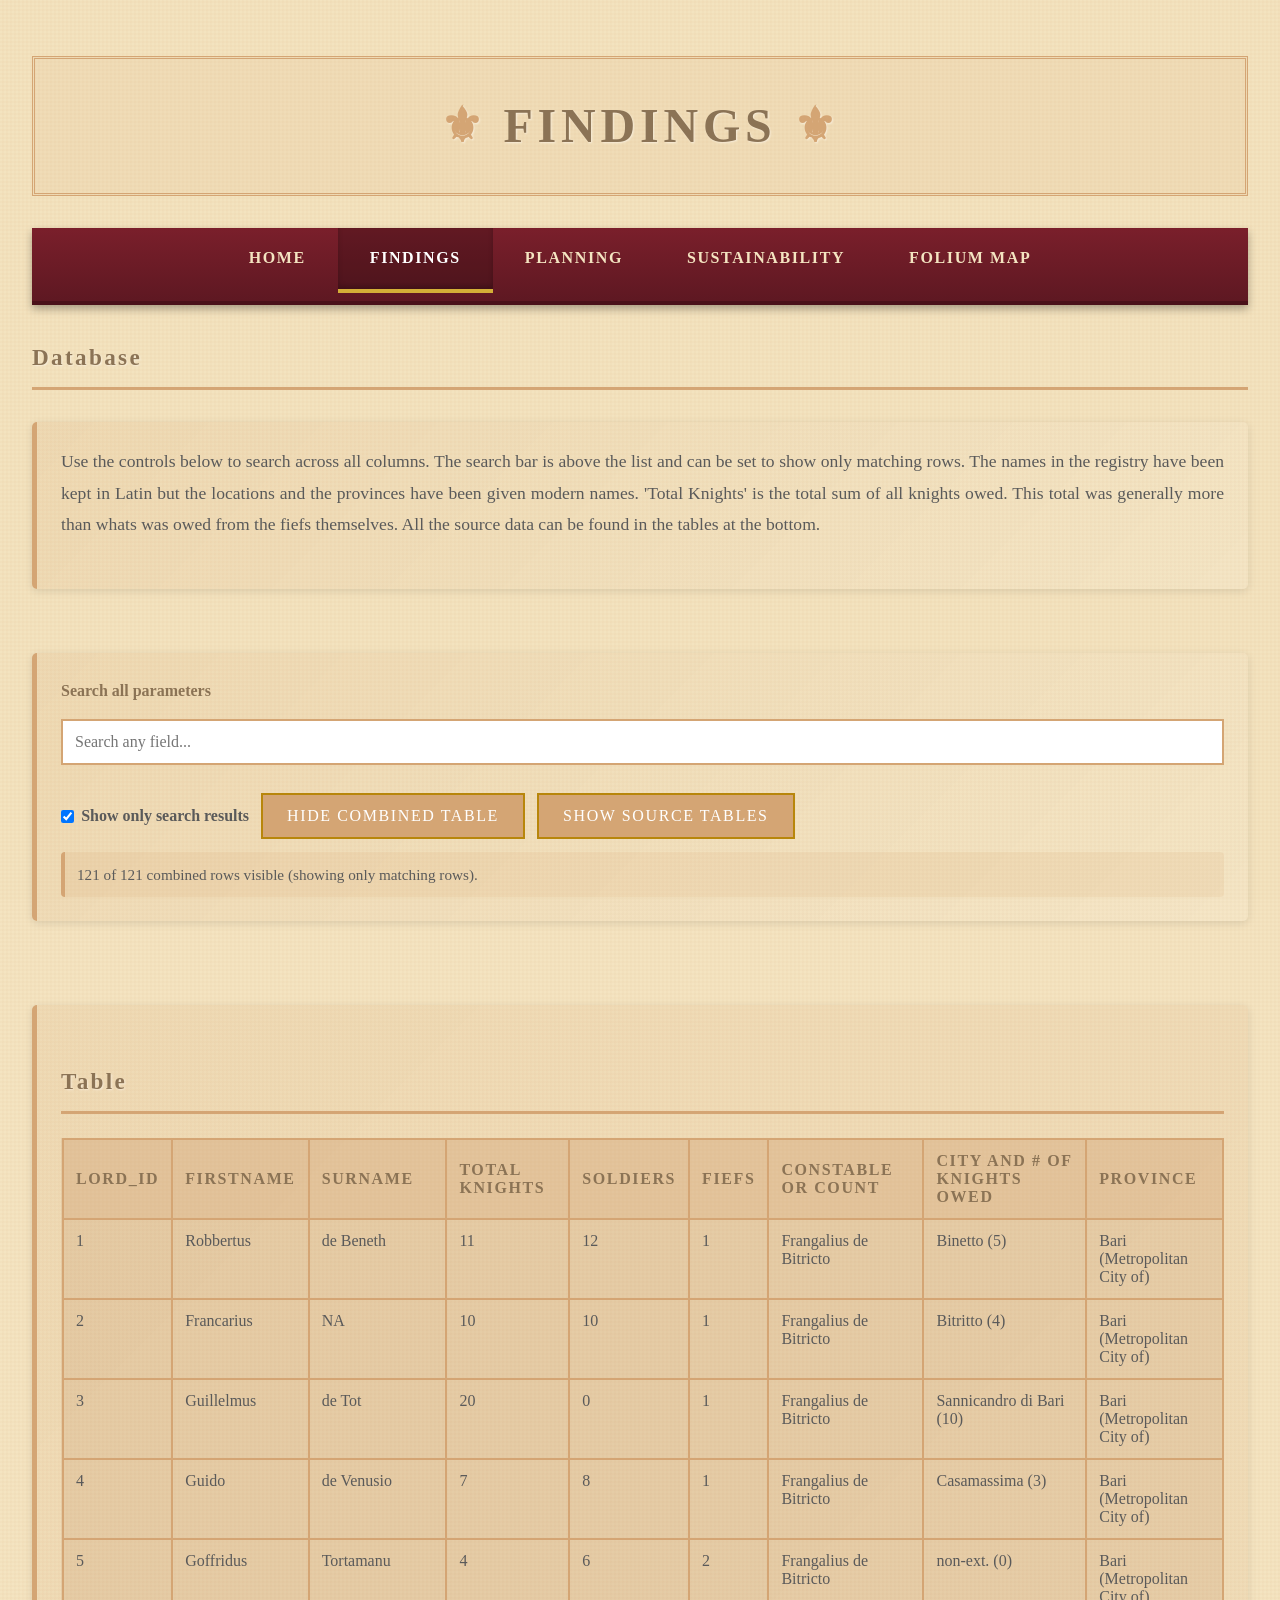
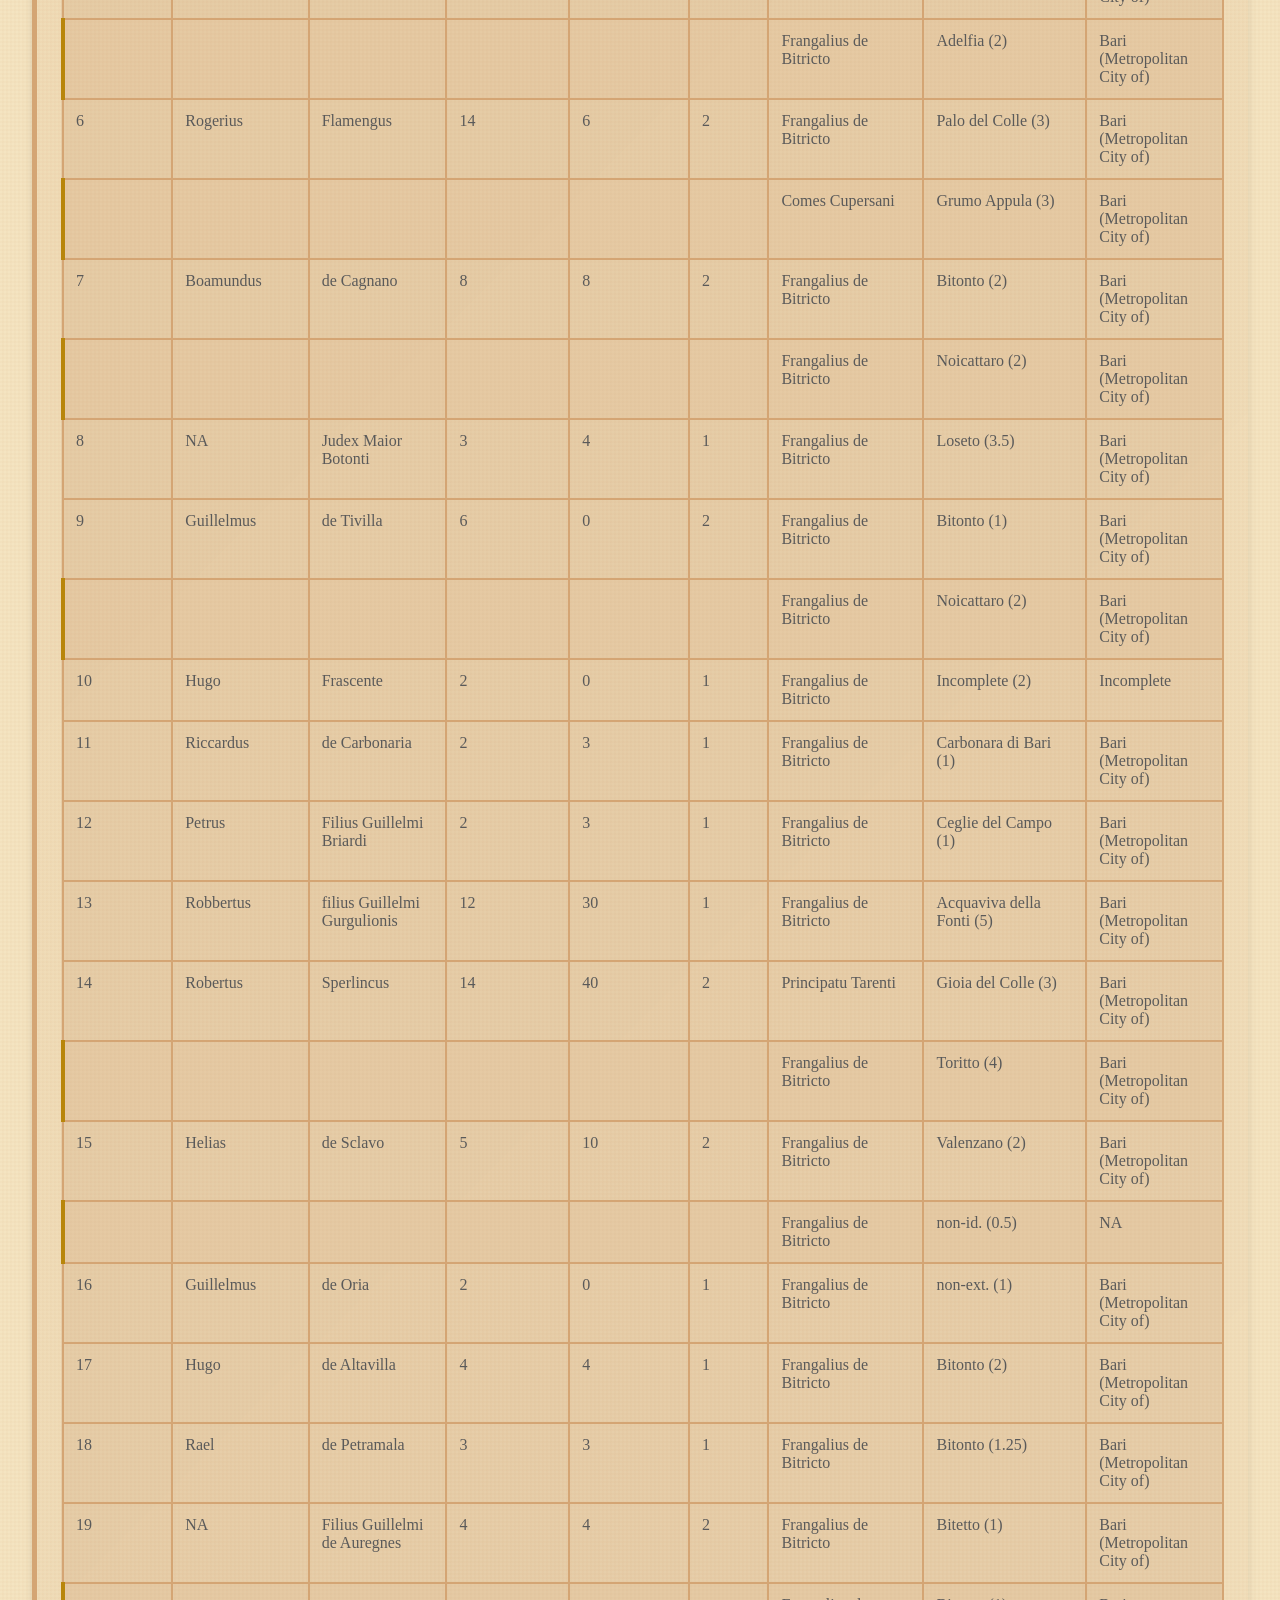
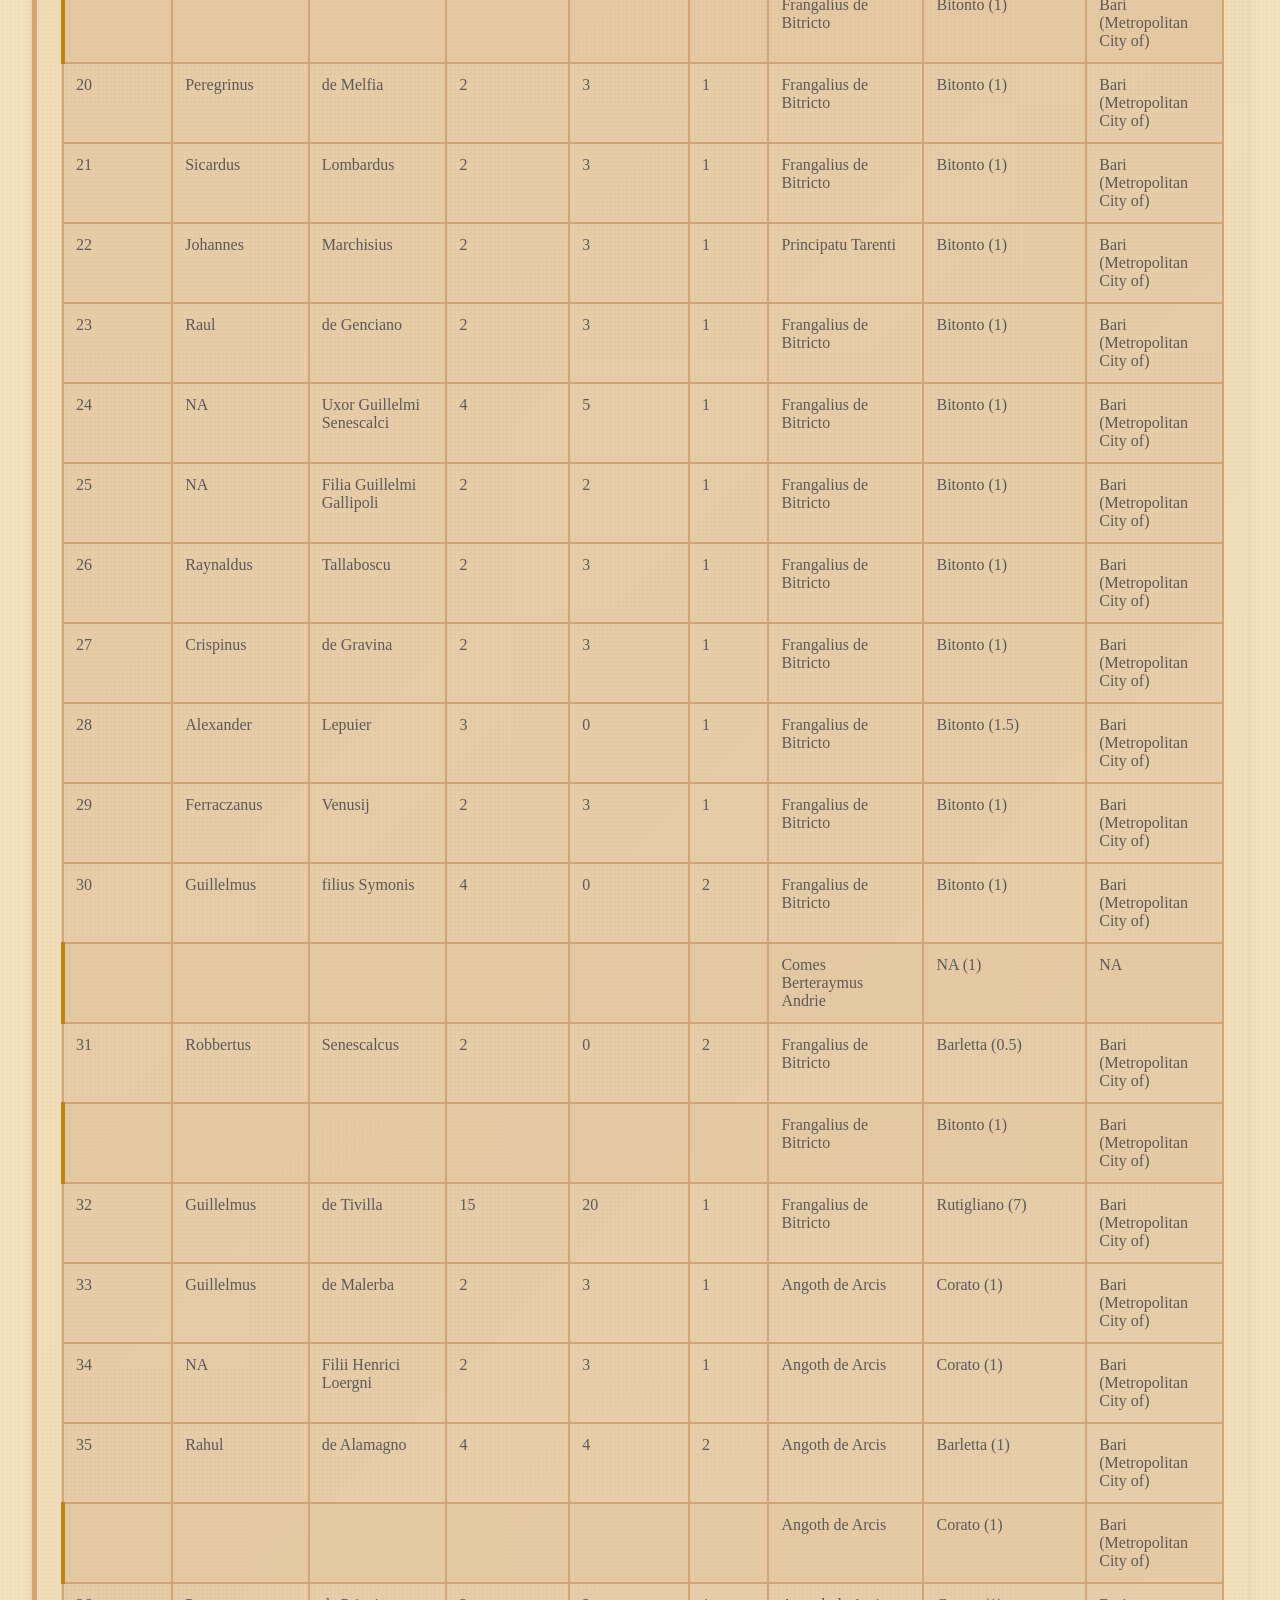
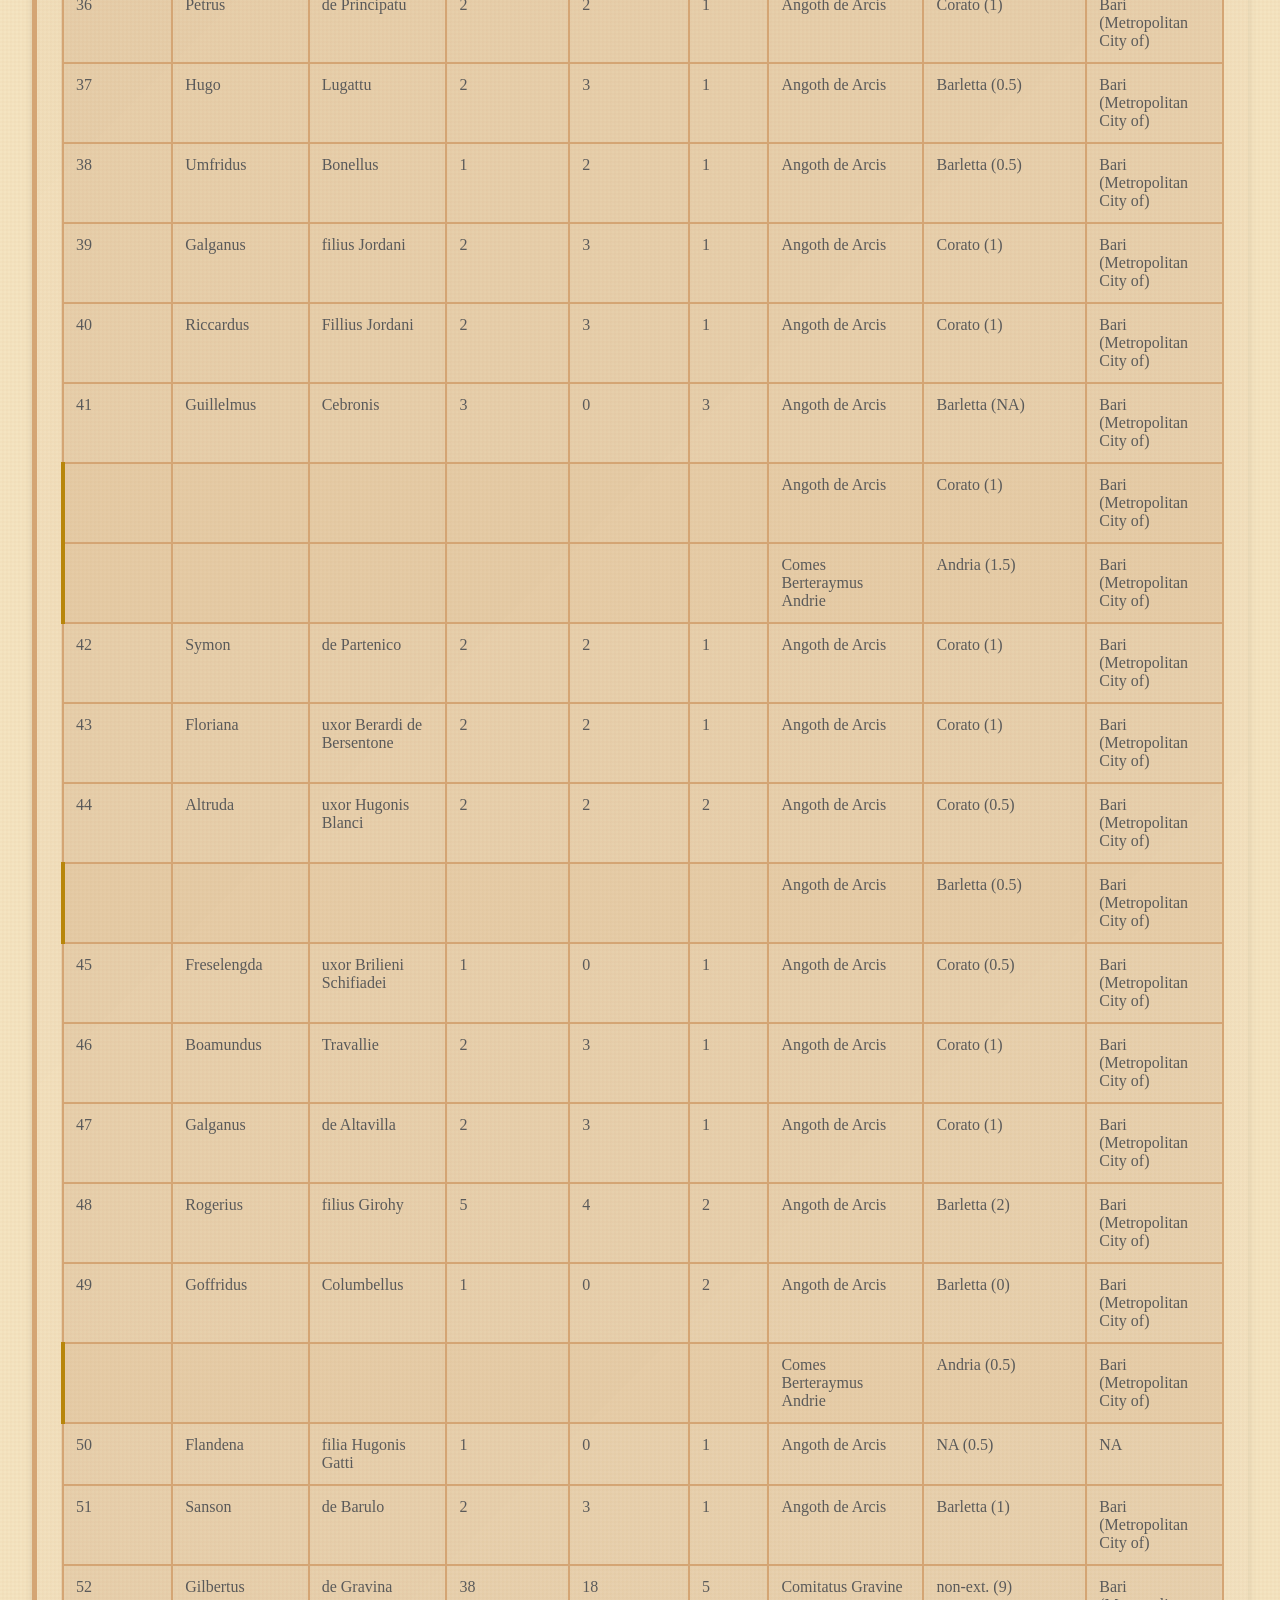
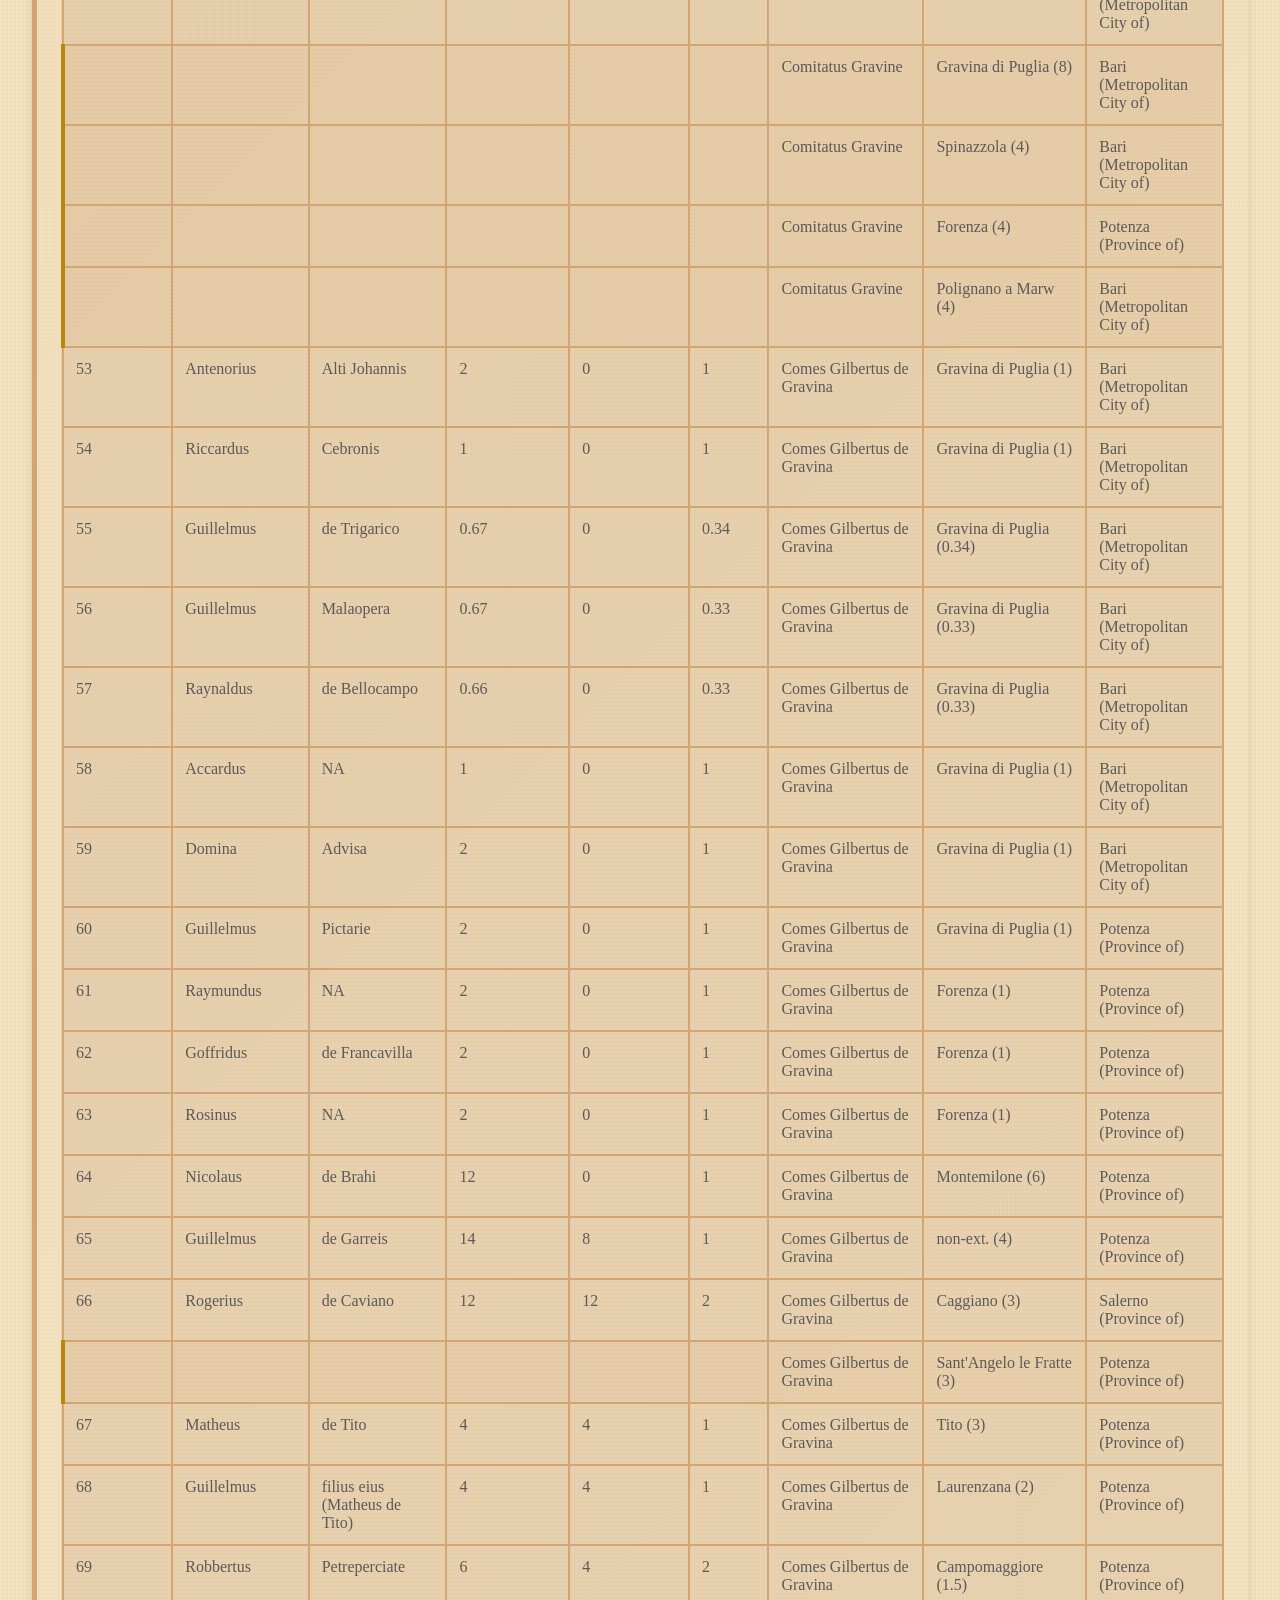
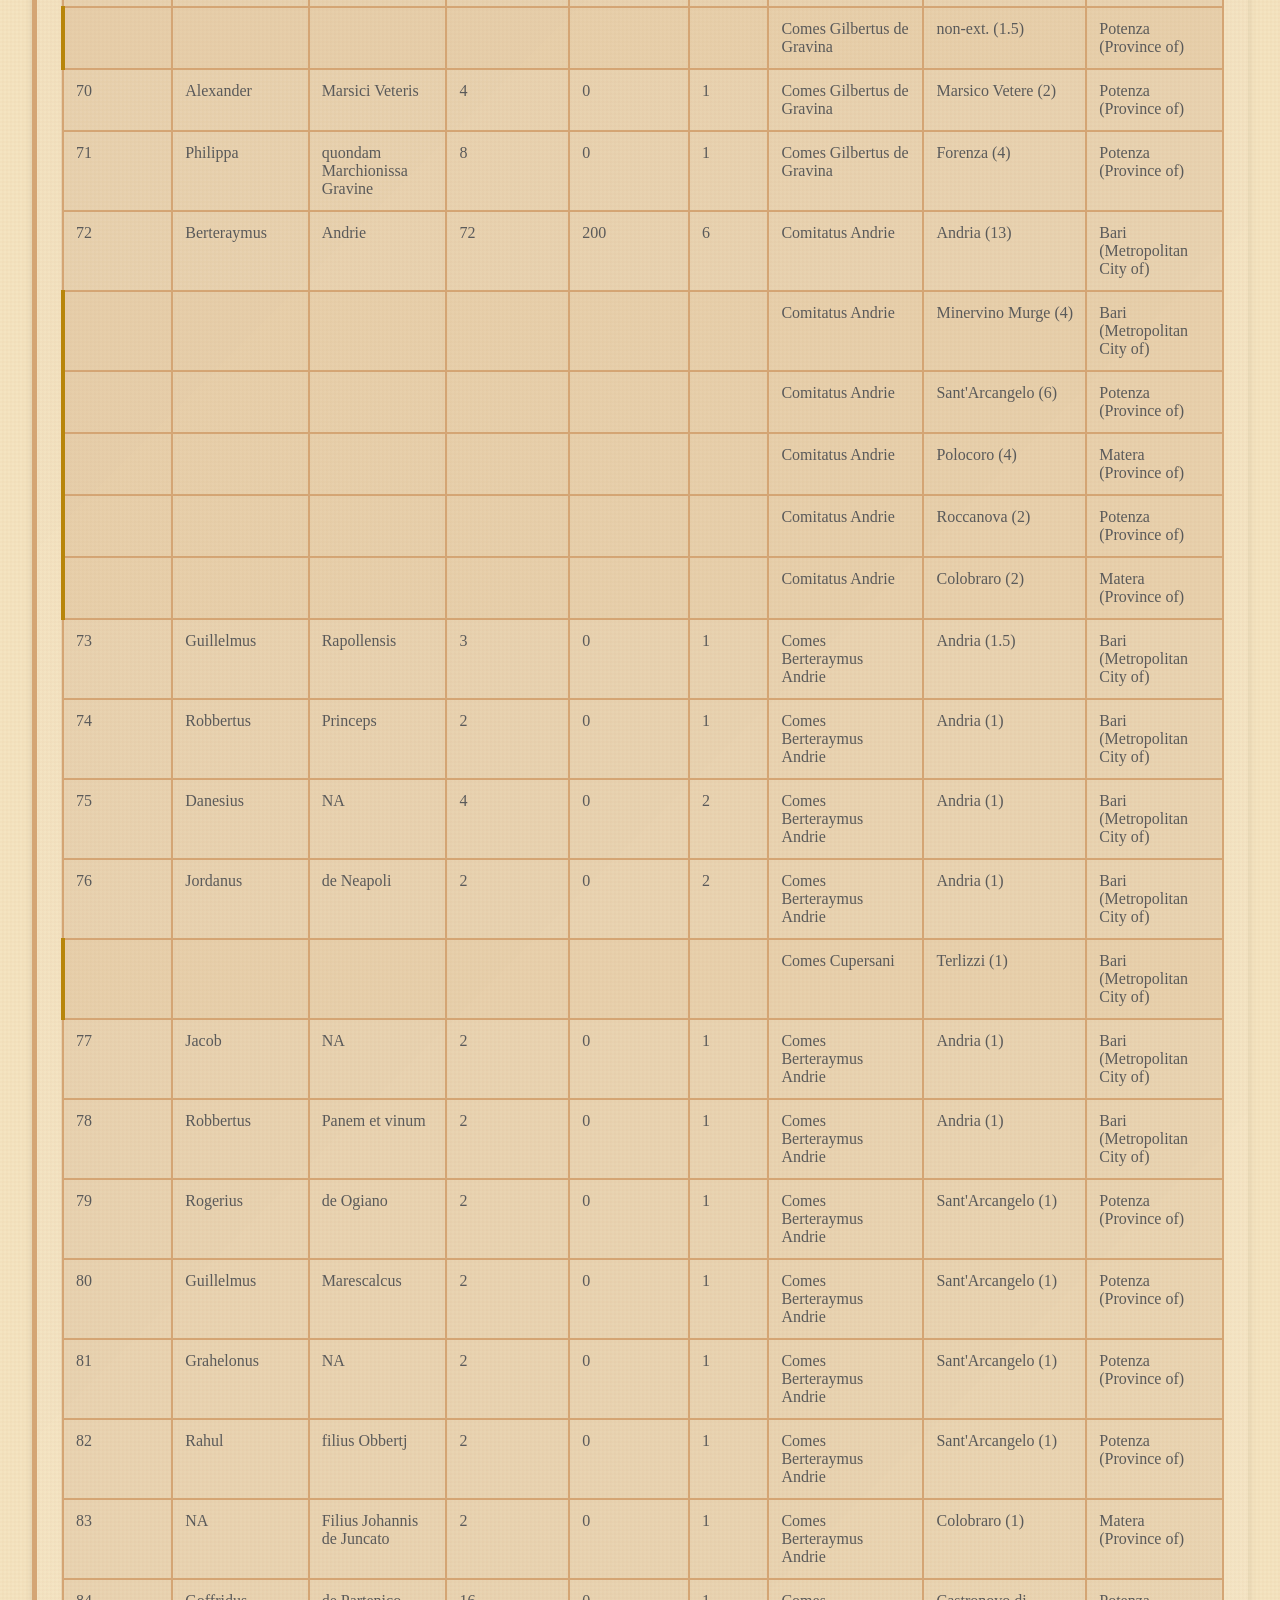
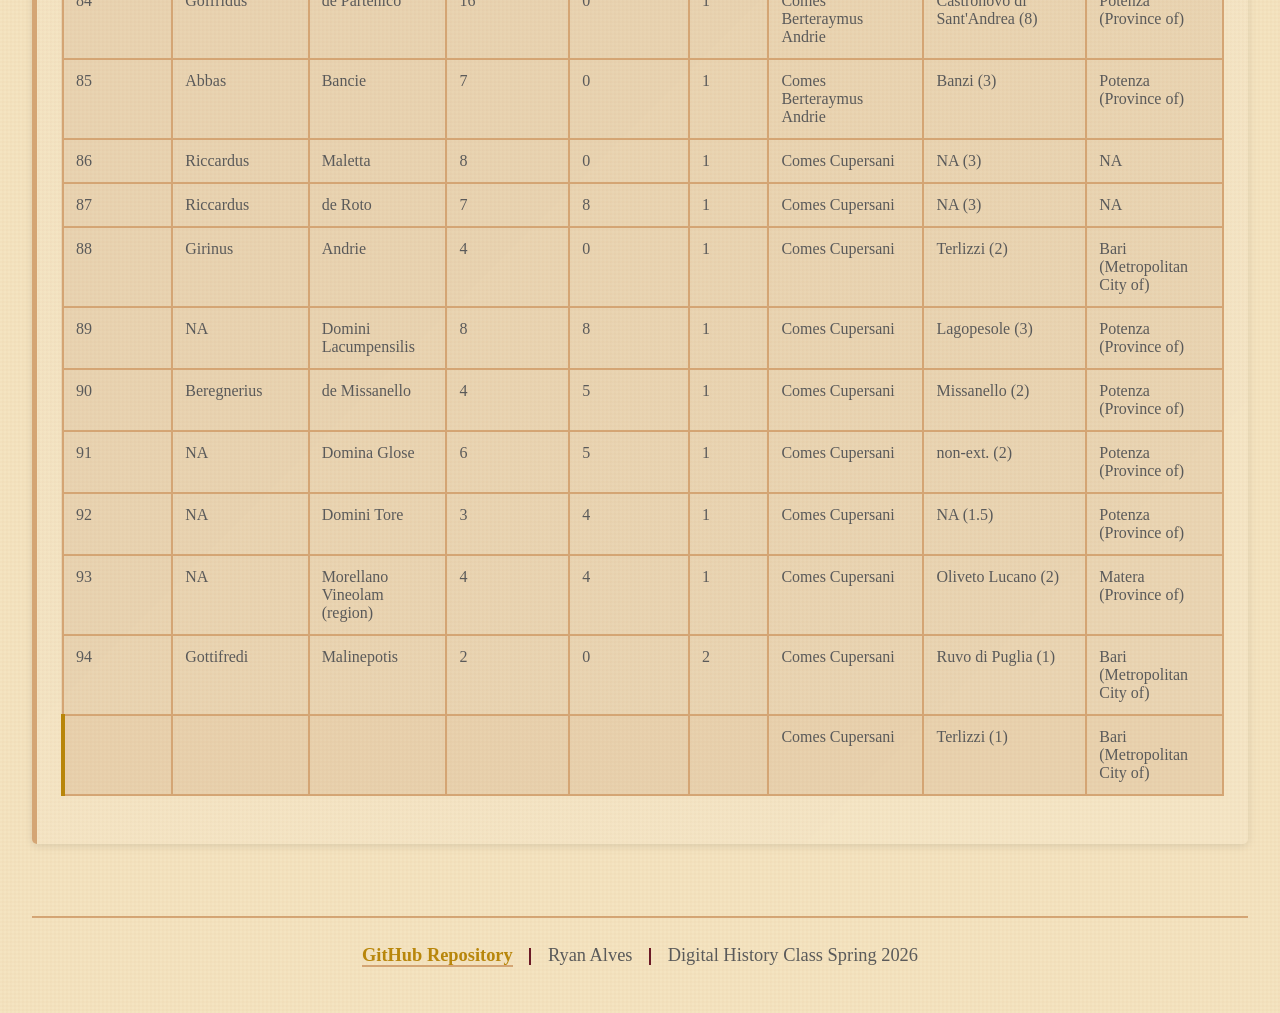
==== findings.html @ b9f8a665 "remloved the iolder map" ====
<head> 
    <meta charset="UTF-8">
    <meta name="viewport" content="width=device-width, initial-scale=1.0">
    <title>Findings - Medieval Website</title>
    <link rel="stylesheet" href="medieval.css">
</head>
<body>
    <h1>Findings</h1>
    
    <!-- Navigation Tabs -->
    <nav class="tabs-container">
        <ul class="tabs">
            <li><a href="index.html" class="tab-link">Home</a></li>
            <li><a href="findings.html" class="tab-link active">Findings</a></li>
            <li><a href="planning.html" class="tab-link">Planning</a></li>
            <li><a href="sustainability.html" class="tab-link">Sustainability</a></li>
            <li><a href="folium_map.html" class="tab-link">Folium Map</a></li>
        </ul>
    </nav>

    <!-- Section Header -->
    <h2>Database</h2>

    <!-- Content Section -->
    <section class="intro-section">
        <p>Use the controls below to search across all columns. The search bar is above the list and can be set to show only matching rows. The names in the registry have been kept in Latin but the locations and the provinces have been given modern names. 'Total Knights' is the total sum of all knights owed. This total was generally more than whats was owed from the fiefs themselves. All the source data can be found in the tables at the bottom.</p>
    </section>

    <section class="findings-db">
        <section class="intro-section db-controls-panel">
            <label class="db-label" for="db-search">Search all parameters</label>
            <input id="db-search" type="search" placeholder="Search any field..." autocomplete="off">

            <div class="db-toggle-row">
                <label class="db-toggle">
                    <input id="db-only-matches" type="checkbox" checked>
                    Show only search results
                </label>
                <button id="db-toggle-combined" type="button">Hide Combined Table</button>
                <button id="db-toggle-sources" type="button">Show Source Tables</button>
            </div>

            <div id="db-status" class="db-status" aria-live="polite">Loading database...</div>
        </section>

        <section class="intro-section db-table-panel" id="db-combined-panel">
            <h2>Table</h2>
            <div class="table-wrap">
                <table class="data-table" id="db-combined-table">
                    <thead id="db-combined-head"></thead>
                    <tbody id="db-combined-body"></tbody>
                </table>
            </div>
        </section>

        <section class="intro-section db-table-panel is-hidden" id="db-sources-panel">
            <h2>Source Tables (Bottom Section)</h2>

            <h3>Final Baronum - Lords and Soldiers</h3>
            <div class="table-wrap">
                <table class="data-table" id="db-lords-table">
                    <thead id="db-lords-head"></thead>
                    <tbody id="db-lords-body"></tbody>
                </table>
            </div>

            <h3>Final Baronum - Fief Holdings</h3>
            <div class="table-wrap">
                <table class="data-table" id="db-holdings-table">
                    <thead id="db-holdings-head"></thead>
                    <tbody id="db-holdings-body"></tbody>
                </table>
            </div>

            <h3>Final Baronum - Original Text</h3>
            <div class="table-wrap">
                <table class="data-table" id="db-original-table">
                    <thead id="db-original-head"></thead>
                    <tbody id="db-original-body"></tbody>
                </table>
            </div>
        </section>
    </section>

    <footer class="site-footer">
        <p>
            <a href="https://github.com/DigitalNorman/Digitalizing-the-Catalogus-Baronum" target="_blank" rel="noopener noreferrer">GitHub Repository</a>
            <span class="footer-sep">|</span>
            Ryan Alves
            <span class="footer-sep">|</span>
            Digital History Class Spring 2026
        </p>
    </footer>

    <script src="databasefiles/findings-search.js"></script>
</body>
---- medieval.css ----
/* Medieval Themed Stylesheet */

* {
    margin: 0;
    padding: 0;
    box-sizing: border-box;
}

body {
    font-family: 'Grimace', 'Garamond', serif;
    background-color: #f4e4c1;
    background-image: 
        repeating-linear-gradient(
            90deg,
            transparent,
            transparent 2px,
            rgba(212, 165, 116, 0.05) 2px,
            rgba(212, 165, 116, 0.05) 4px
        ),
        repeating-linear-gradient(
            0deg,
            transparent,
            transparent 2px,
            rgba(212, 165, 116, 0.05) 2px,
            rgba(212, 165, 116, 0.05) 4px
        );
    color: #5a5a5a;
    line-height: 1.8;
    padding: 2rem;
}

/* Parchment effect container */
body::before {
    content: '';
    position: fixed;
    top: 0;
    left: 0;
    width: 100%;
    height: 100%;
    background-color: rgba(210, 180, 140, 0.03);
    pointer-events: none;
    z-index: -2;
}

body.map-page {
    background-image: none;
}

body.map-page::before {
    display: none;
}

/* Headings */
h1, h2, h3, h4, h5, h6 {
    font-family: 'Crimson Text', 'Georgia', serif;
    color: #8b7355;
    text-shadow: 1px 1px 2px rgba(255, 255, 255, 0.5);
    margin-top: 1.5rem;
    margin-bottom: 1rem;
    border-bottom: 3px solid #d4a574;
    padding-bottom: 0.5rem;
    letter-spacing: 0.1em;
}

h1 {
    font-size: 3rem;
    text-align: center;
    text-transform: uppercase;
    border: 3px double #d4a574;
    padding: 1.5rem;
    background-color: rgba(212, 165, 116, 0.1);
    margin-bottom: 2rem;
    position: relative;
}

h1::before,
h1::after {
    content: '⚜';
    display: inline-block;
    margin: 0 1rem;
    color: #d4a574;
}

h2 {
    font-size: 1.45rem;
    margin-top: 2rem;
}

h3 {
    font-size: 1.5rem;
}

/* Paragraphs and text */
p {
    margin-bottom: 1.5rem;
    text-align: justify;
    color: #5a5a5a;
}

/* Links */
a {
    color: #b8860b;
    text-decoration: none;
    border-bottom: 2px solid #d4a574;
    transition: all 0.3s ease;
    font-weight: bold;
}

a:hover {
    color: #8b7355;
    background-color: rgba(212, 165, 116, 0.15);
    padding-bottom: 0.25rem;
}

/* Lists */
ul, ol {
    margin-left: 2rem;
    margin-bottom: 1.5rem;
}

li {
    margin-bottom: 0.75rem;
    color: #5a5a5a;
}

ul > li::marker {
    color: #d4af37;
}

/* Blockquotes */
blockquote {
    border-left: 5px solid #d4a574;
    border-right: 5px solid #d4a574;
    padding: 1.5rem;
    margin: 2rem 0;
    background-color: rgba(212, 165, 116, 0.08);
    color: #8b7355;
    font-style: italic;
    font-size: 1.1rem;
}

/* Code blocks */
code, pre {
    background-color: #ede7d9;
    color: #5a5a5a;
    border: 1px solid #d4a574;
    border-radius: 3px;
    font-family: 'Courier New', monospace;
}

code {
    padding: 0.2rem 0.5rem;
}

pre {
    padding: 1rem;
    overflow-x: auto;
    margin: 1.5rem 0;
}

/* Buttons */
button, .button {
    background-color: #d4a574;
    color: #fff;
    border: 2px solid #b8860b;
    padding: 0.75rem 1.5rem;
    font-size: 1rem;
    cursor: pointer;
    transition: all 0.3s ease;
    font-family: 'Garamond', serif;
    text-transform: uppercase;
    letter-spacing: 0.1em;
}

button:hover, .button:hover {
    background-color: #c19a6b;
    color: #fff;
    box-shadow: 0 0 10px rgba(212, 165, 116, 0.5);
}

/* Horizontal rules */
hr {
    border: none;
    height: 3px;
    background: linear-gradient(to right, #d4a574, #c19a6b, #d4a574);
    margin: 2rem 0;
}

/* Images */
img {
    max-width: 100%;
    height: auto;
    border: 3px solid #d4a574;
    box-shadow: 0 0 10px rgba(212, 165, 116, 0.3);
    margin: 1.5rem 0;
}

/* Tables */
table {
    width: 100%;
    border-collapse: collapse;
    margin: 1.5rem 0;
    background-color: rgba(139, 69, 19, 0.1);
}

th, td {
    border: 2px solid #d4a574;
    padding: 0.75rem;
    text-align: left;
    color: #5a5a5a;
}

th {
    background-color: rgba(212, 165, 116, 0.2);
    color: #8b7355;
    text-transform: uppercase;
    letter-spacing: 0.1em;
}

/* Forms */
input, textarea, select {
    background-color: #fff;
    color: #5a5a5a;
    border: 2px solid #d4a574;
    padding: 0.75rem;
    font-family: 'Garamond', serif;
    font-size: 1rem;
    margin-bottom: 1rem;
}

input:focus, textarea:focus, select:focus {
    outline: none;
    border-color: #c19a6b;
    box-shadow: 0 0 5px rgba(212, 165, 116, 0.5);
}

/* Scrollbar styling */
::-webkit-scrollbar {
    width: 12px;
}

::-webkit-scrollbar-track {
    background: #f4e4c1;
}

::-webkit-scrollbar-thumb {
    background: #d4a574;
    border-radius: 6px;
}

::-webkit-scrollbar-thumb:hover {
    background: #c19a6b;
}

/* Navigation Tabs */
.tabs-container {
    background-color: #6b1a27;
    background-image: linear-gradient(to bottom, #7a1f2b, #5e1822);
    border-bottom: 4px solid #4a1119;
    padding: 0;
    margin: 0 0 2rem 0;
    position: relative;
    z-index: 100;
    box-shadow: 0 4px 8px rgba(0, 0, 0, 0.3);
}

.tabs {
    list-style: none;
    display: flex;
    justify-content: center;
    gap: 0;
    padding: 0;
    margin: 0;
    flex-wrap: wrap;
}

.tab-link {
    display: block;
    padding: 1rem 2rem;
    color: #f4e4c1;
    text-decoration: none;
    border: none;
    font-family: 'Garamond', serif;
    font-size: 1rem;
    text-transform: uppercase;
    letter-spacing: 0.1em;
    font-weight: bold;
    transition: all 0.3s ease;
    border-bottom: 4px solid transparent;
    margin-bottom: -4px;
}

.tab-link:hover {
    background-color: rgba(255, 255, 255, 0.12);
    color: #fff;
    border-bottom-color: #d4af37;
}

.tab-link.active {
    background-color: rgba(0, 0, 0, 0.2);
    color: #fff;
    border-bottom-color: #d4af37;
    box-shadow: inset 0 -3px 5px rgba(0, 0, 0, 0.2);
}

/* Intro Section */
.intro-section {
    background: linear-gradient(135deg, rgba(212, 165, 116, 0.15), rgba(255, 255, 255, 0.1));
    border-left: 5px solid #d4a574;
    border-radius: 5px;
    padding: 1.5rem;
    margin: 2rem 0;
    box-shadow: 0 2px 8px rgba(0, 0, 0, 0.1);
}

.intro-section p {
    color: #5a5a5a;
    font-size: 1.1rem;
    line-height: 1.8;
}

/* Document blocks */
.document-item {
    margin: 2rem 0;
}

.document-item h3 {
    margin-bottom: 0.8rem;
}

.document-note {
    background: rgba(212, 165, 116, 0.15);
    border-left: 5px solid #d4a574;
    border-radius: 5px;
    padding: 1rem 1.25rem;
    margin-top: 0.75rem;
    box-shadow: 0 2px 8px rgba(0, 0, 0, 0.1);
}

.document-note p {
    margin: 0;
    color: #5a5a5a;
}

/* Findings database */
.findings-db {
    display: grid;
    gap: 1.25rem;
}

.db-controls-panel {
    display: grid;
    gap: 0.8rem;
}

.db-label {
    font-weight: bold;
    color: #8b7355;
}

.db-toggle-row {
    display: flex;
    flex-wrap: wrap;
    gap: 0.75rem;
    align-items: center;
}

.db-toggle {
    display: inline-flex;
    align-items: center;
    gap: 0.45rem;
    font-weight: bold;
}

.db-toggle input {
    margin: 0;
}

.db-status {
    background: rgba(212, 165, 116, 0.15);
    border-left: 4px solid #d4a574;
    padding: 0.55rem 0.75rem;
    border-radius: 4px;
    font-size: 0.95rem;
}

.db-table-panel.is-hidden {
    display: none;
}

#db-sources-panel h3 {
    margin-top: 1.25rem;
}

.data-table td {
    vertical-align: top;
}

.data-table tbody tr.lord-continued td {
    background: rgba(212, 165, 116, 0.08);
}

.data-table tbody tr.lord-continued td:first-child {
    border-left: 4px solid #b8860b;
}

.data-table tbody tr.is-filtered-out {
    display: none;
}

/* Map page */
.map-panel {
    margin: 1rem 0 2rem;
}

#italy-map {
    width: 100%;
    height: 78vh;
    min-height: 540px;
    border: none;
    box-shadow: 0 0 10px rgba(212, 165, 116, 0.3);
    border-radius: 4px;
    background: #efe2c5;
}

#italy-map.leaflet-container {
    background: #efe2c5;
}

#italy-map .leaflet-tile {
    outline: 1px solid transparent;
    -webkit-backface-visibility: hidden;
    backface-visibility: hidden;
}

#italy-map .leaflet-tile-container img {
    width: 257px !important;
    height: 257px !important;
}

#italy-map path {
    stroke-width: 0.7;
}

.map-status {
    margin-top: 0.65rem;
    font-size: 1rem;
    text-align: center;
}

/* Site footer */
.site-footer {
    margin-top: 2.5rem;
    padding-top: 1.25rem;
    padding-bottom: 0.5rem;
    border-top: 2px solid #d4a574;
    text-align: center;
    display: flex;
    justify-content: center;
}

.site-footer p {
    margin: 0;
    text-align: center;
    font-size: 1.15rem;
    line-height: 1.9;
}

.footer-sep {
    display: inline-block;
    width: 0;
    height: 1.1rem;
    margin: 0 0.75rem;
    border-left: 2px solid #6b1a27;
    vertical-align: middle;
    font-size: 0;
    line-height: 0;
}

/* Responsive design */
@media (max-width: 768px) {
    body {
        padding: 1rem;
    }
    
    h1 {
        font-size: 2rem;
    }
    
    h2 {
        font-size: 1.5rem;
    }

    .footer-sep {
        display: inline-block;
        width: 0;
        height: 1.1rem;
        margin: 0 0.35rem;
        border-left: 2px solid #6b1a27;
        border-top: none;
    }

    .site-footer p {
        display: flex;
        flex-direction: row;
        flex-wrap: wrap;
        justify-content: center;
        align-items: center;
        gap: 0.2rem;
    }

    #italy-map {
        height: 68vh;
        min-height: 420px;
    }
}
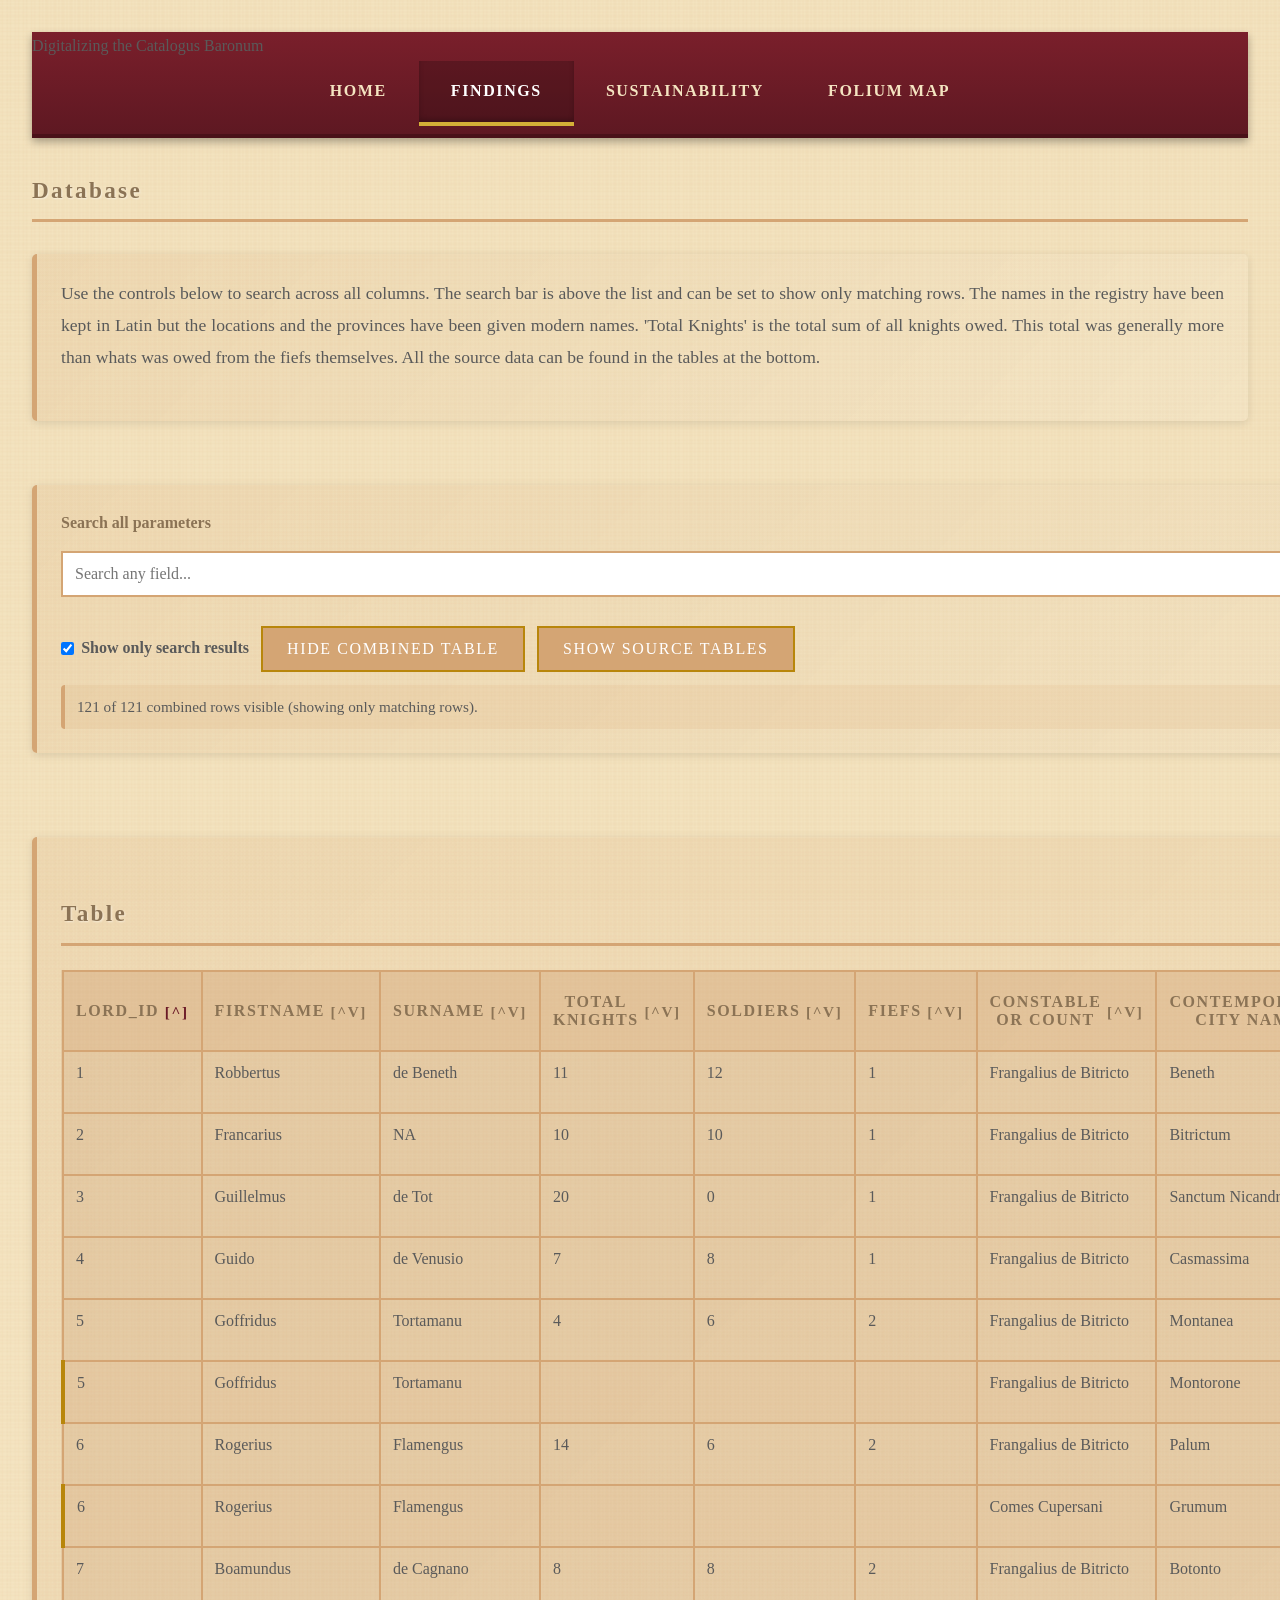
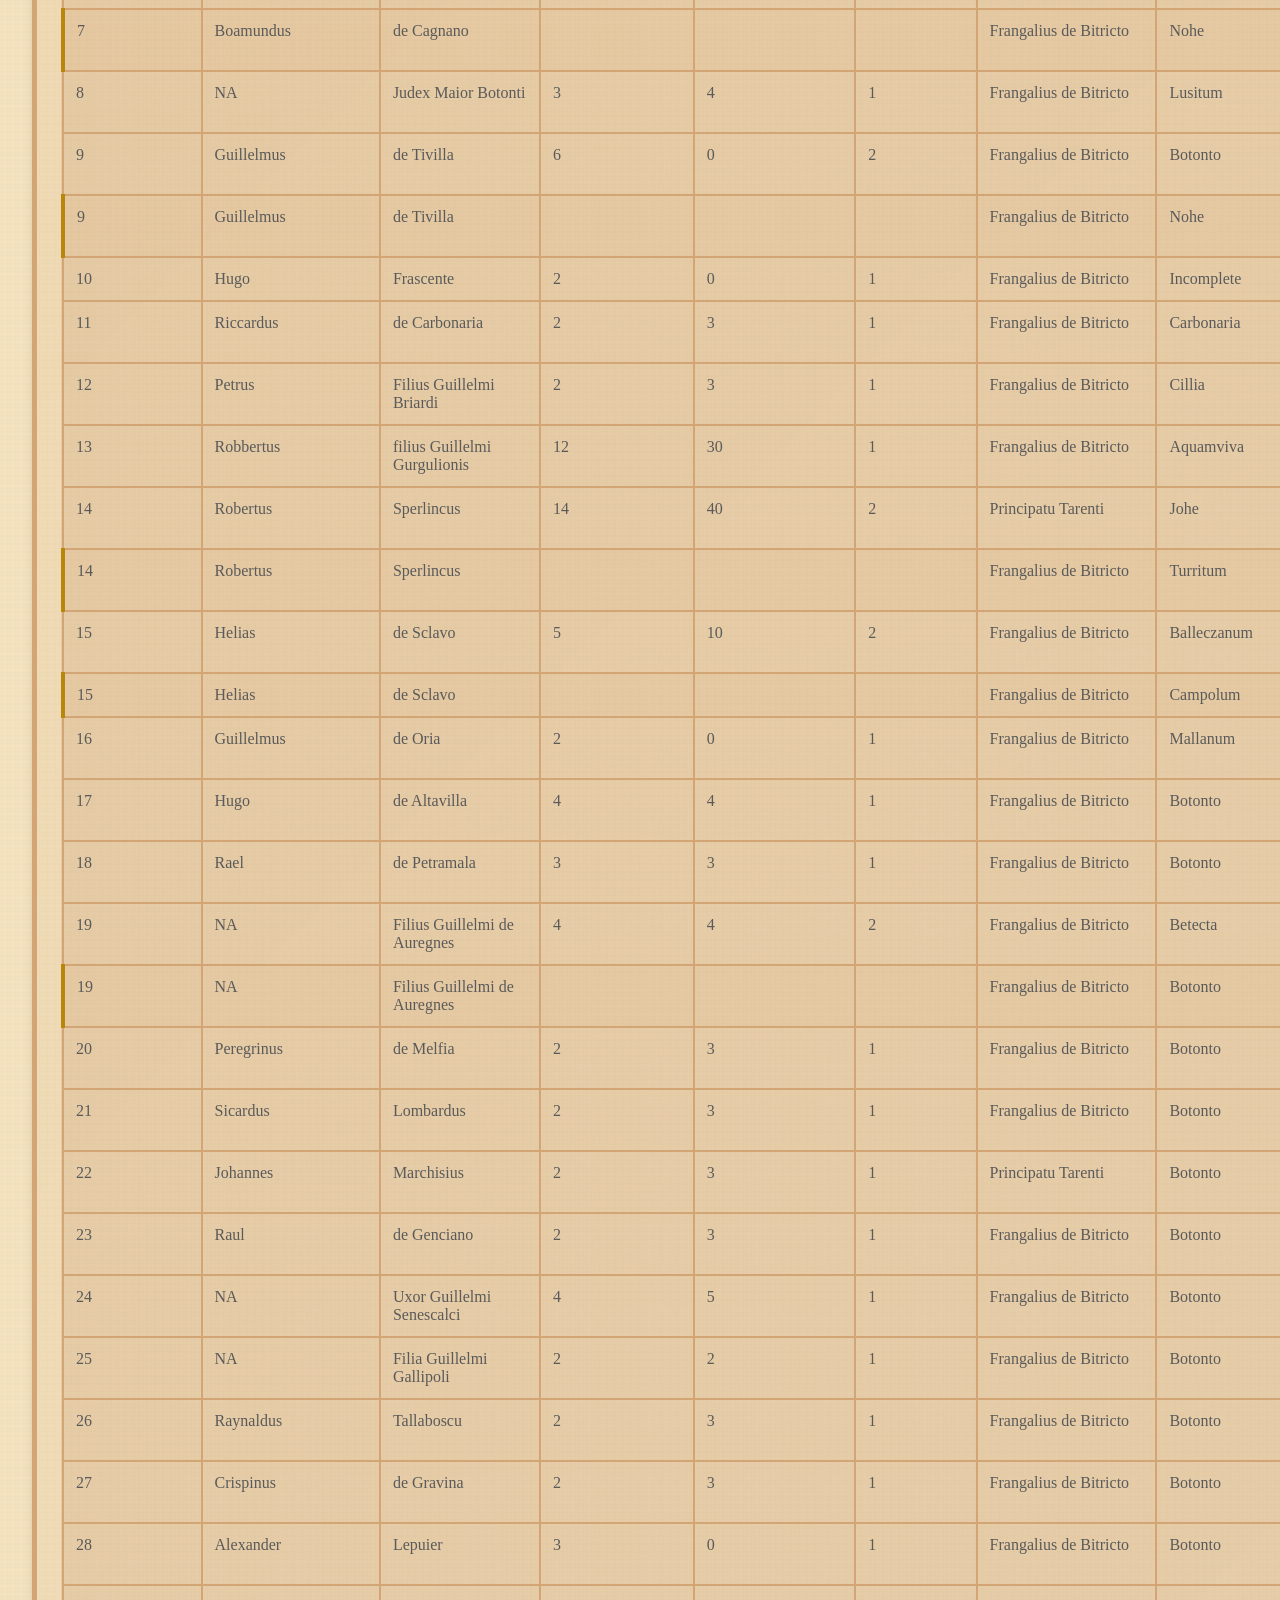
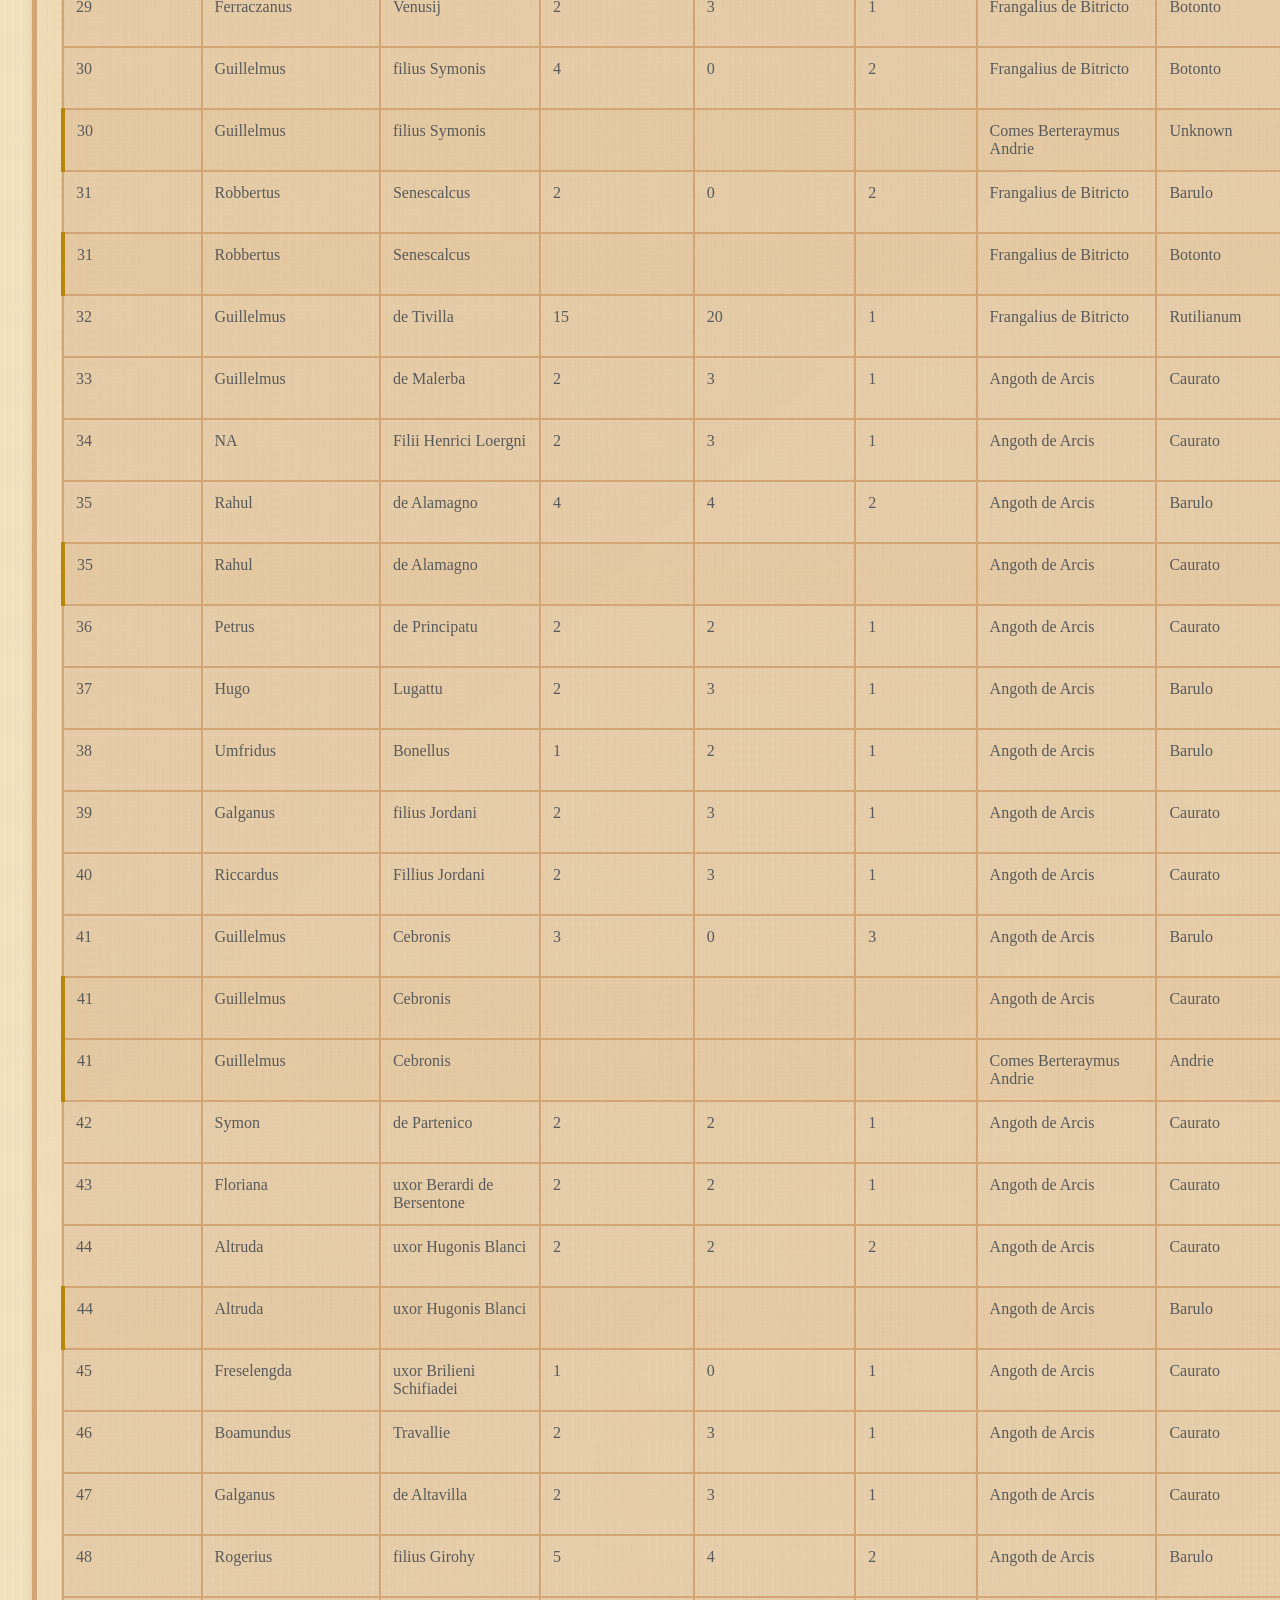
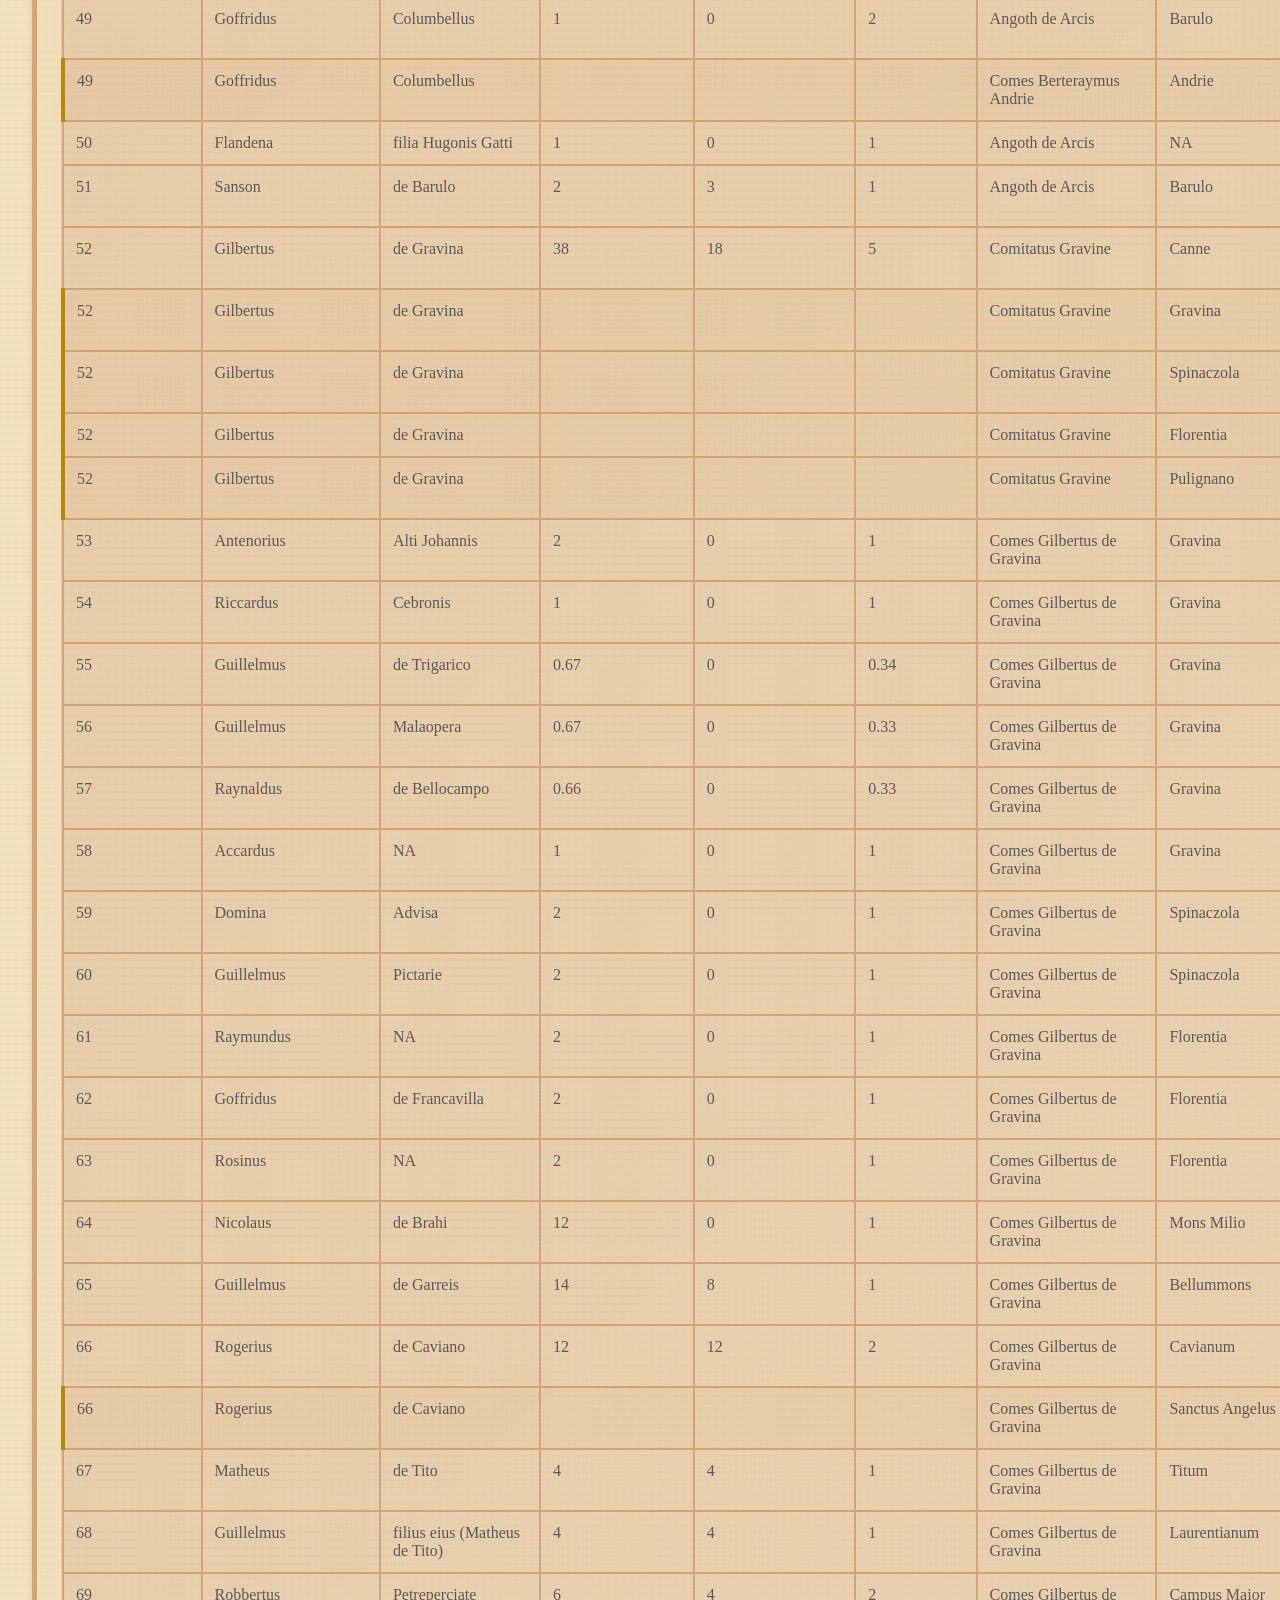
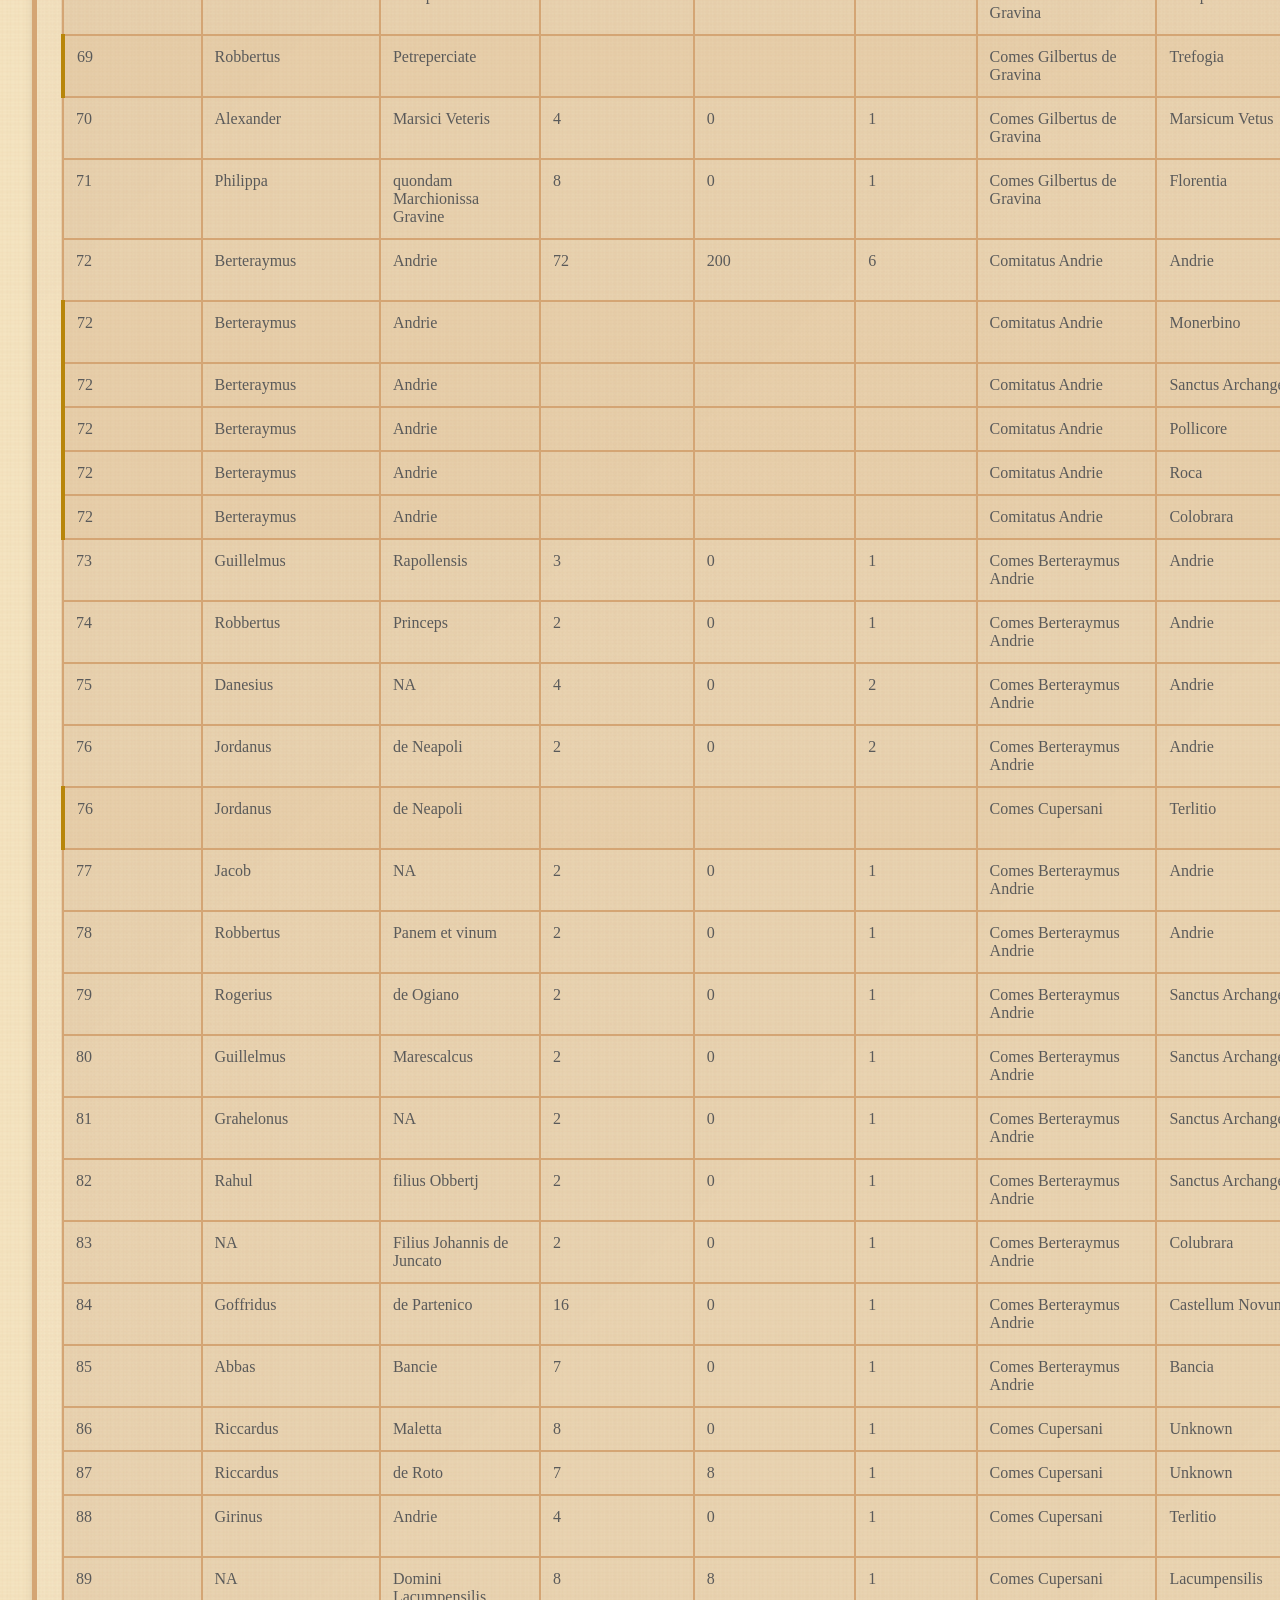
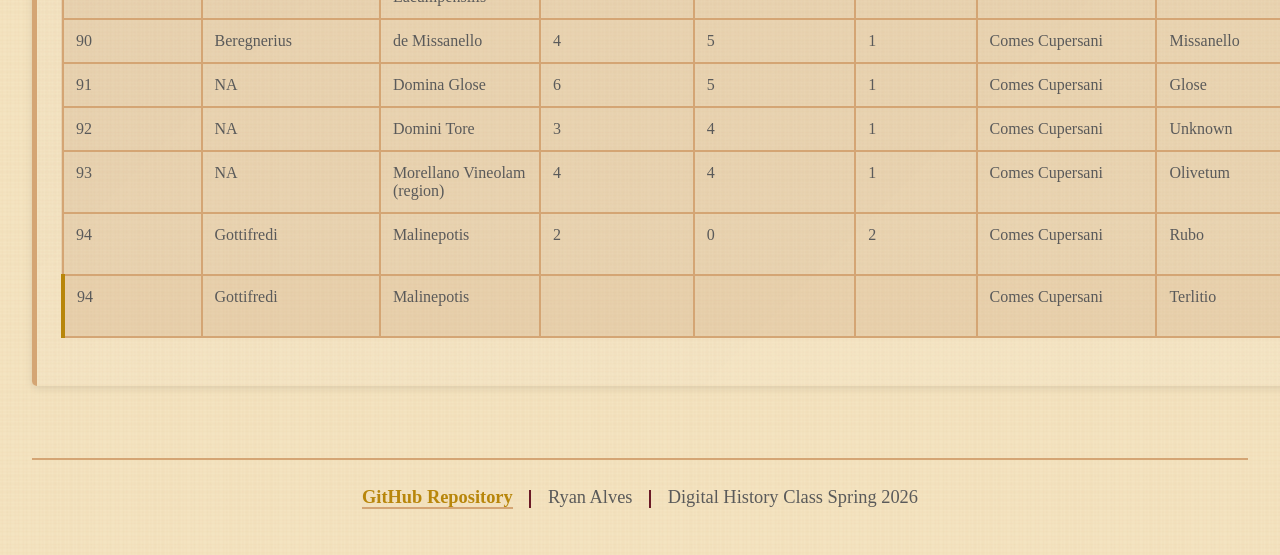
==== commit f1c183f9: "removed the planning tab" ====
--- a/findings.html
+++ b/findings.html
@@ -5,14 +5,13 @@
     <link rel="stylesheet" href="medieval.css">
 </head>
 <body>
-    <h1>Findings</h1>
-    
+
     <!-- Navigation Tabs -->
     <nav class="tabs-container">
+        <div class="tabs-brand">Digitalizing the Catalogus Baronum</div>
         <ul class="tabs">
             <li><a href="index.html" class="tab-link">Home</a></li>
             <li><a href="findings.html" class="tab-link active">Findings</a></li>
-            <li><a href="planning.html" class="tab-link">Planning</a></li>
             <li><a href="sustainability.html" class="tab-link">Sustainability</a></li>
             <li><a href="folium_map.html" class="tab-link">Folium Map</a></li>
         </ul>
@@ -92,5 +91,5 @@
         </p>
     </footer>
 
-    <script src="databasefiles/findings-search.js"></script>
+    <script src="databasefiles/findings-search.js?v=20260420"></script>
 </body>
--- a/medieval.css
+++ b/medieval.css
@@ -408,6 +408,40 @@
     display: none;
 }
 
+.sortable-header-btn {
+    width: 100%;
+    display: inline-flex;
+    align-items: center;
+    justify-content: space-between;
+    gap: 0.35rem;
+    border: none;
+    background: transparent;
+    color: inherit;
+    padding: 0;
+    margin: 0;
+    font: inherit;
+    text-transform: inherit;
+    letter-spacing: inherit;
+    cursor: pointer;
+}
+
+.sortable-header-btn:hover {
+    box-shadow: none;
+    background: transparent;
+    color: #5e1822;
+}
+
+.sortable-header-btn .sort-arrow {
+    color: #8b7355;
+    font-size: 0.95rem;
+    line-height: 1;
+}
+
+.sortable-header-btn.is-active .sort-arrow {
+    color: #6b1a27;
+    font-weight: bold;
+}
+
 /* Map page */
 .map-panel {
     margin: 1rem 0 2rem;
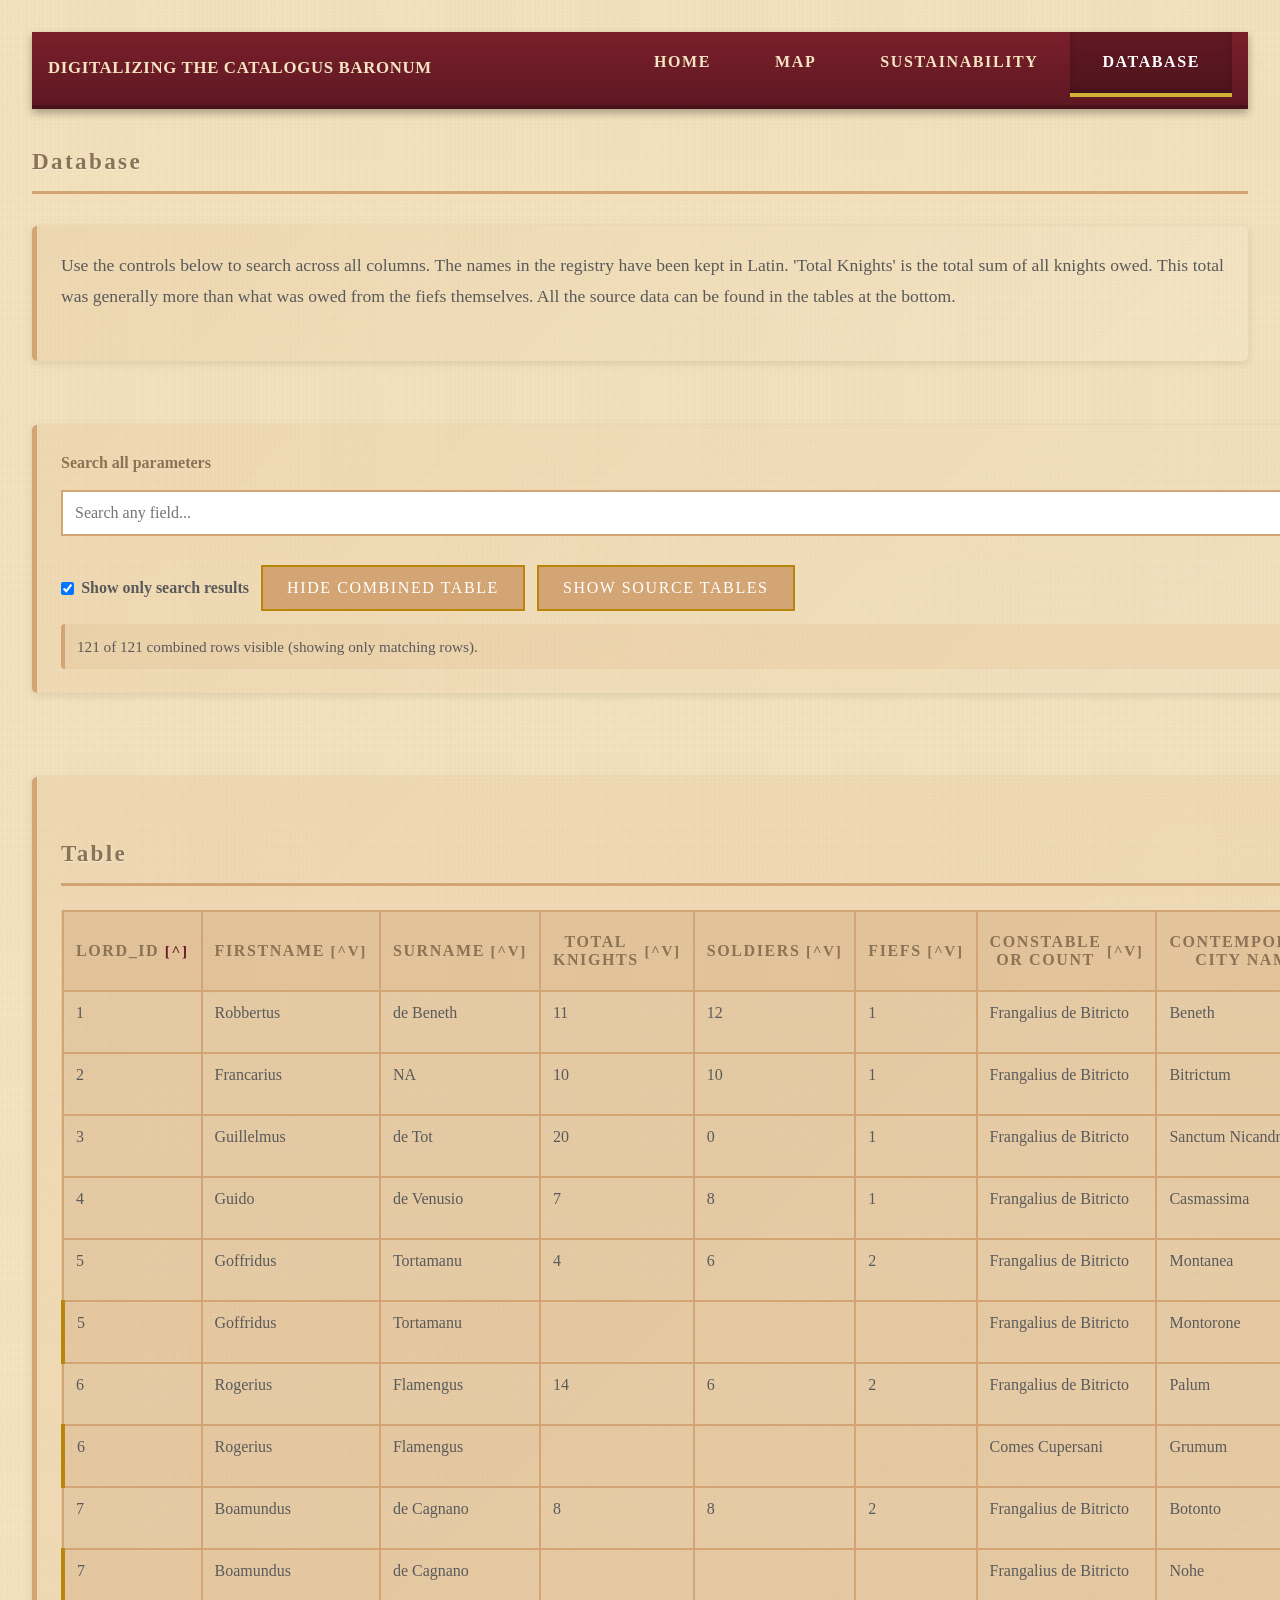
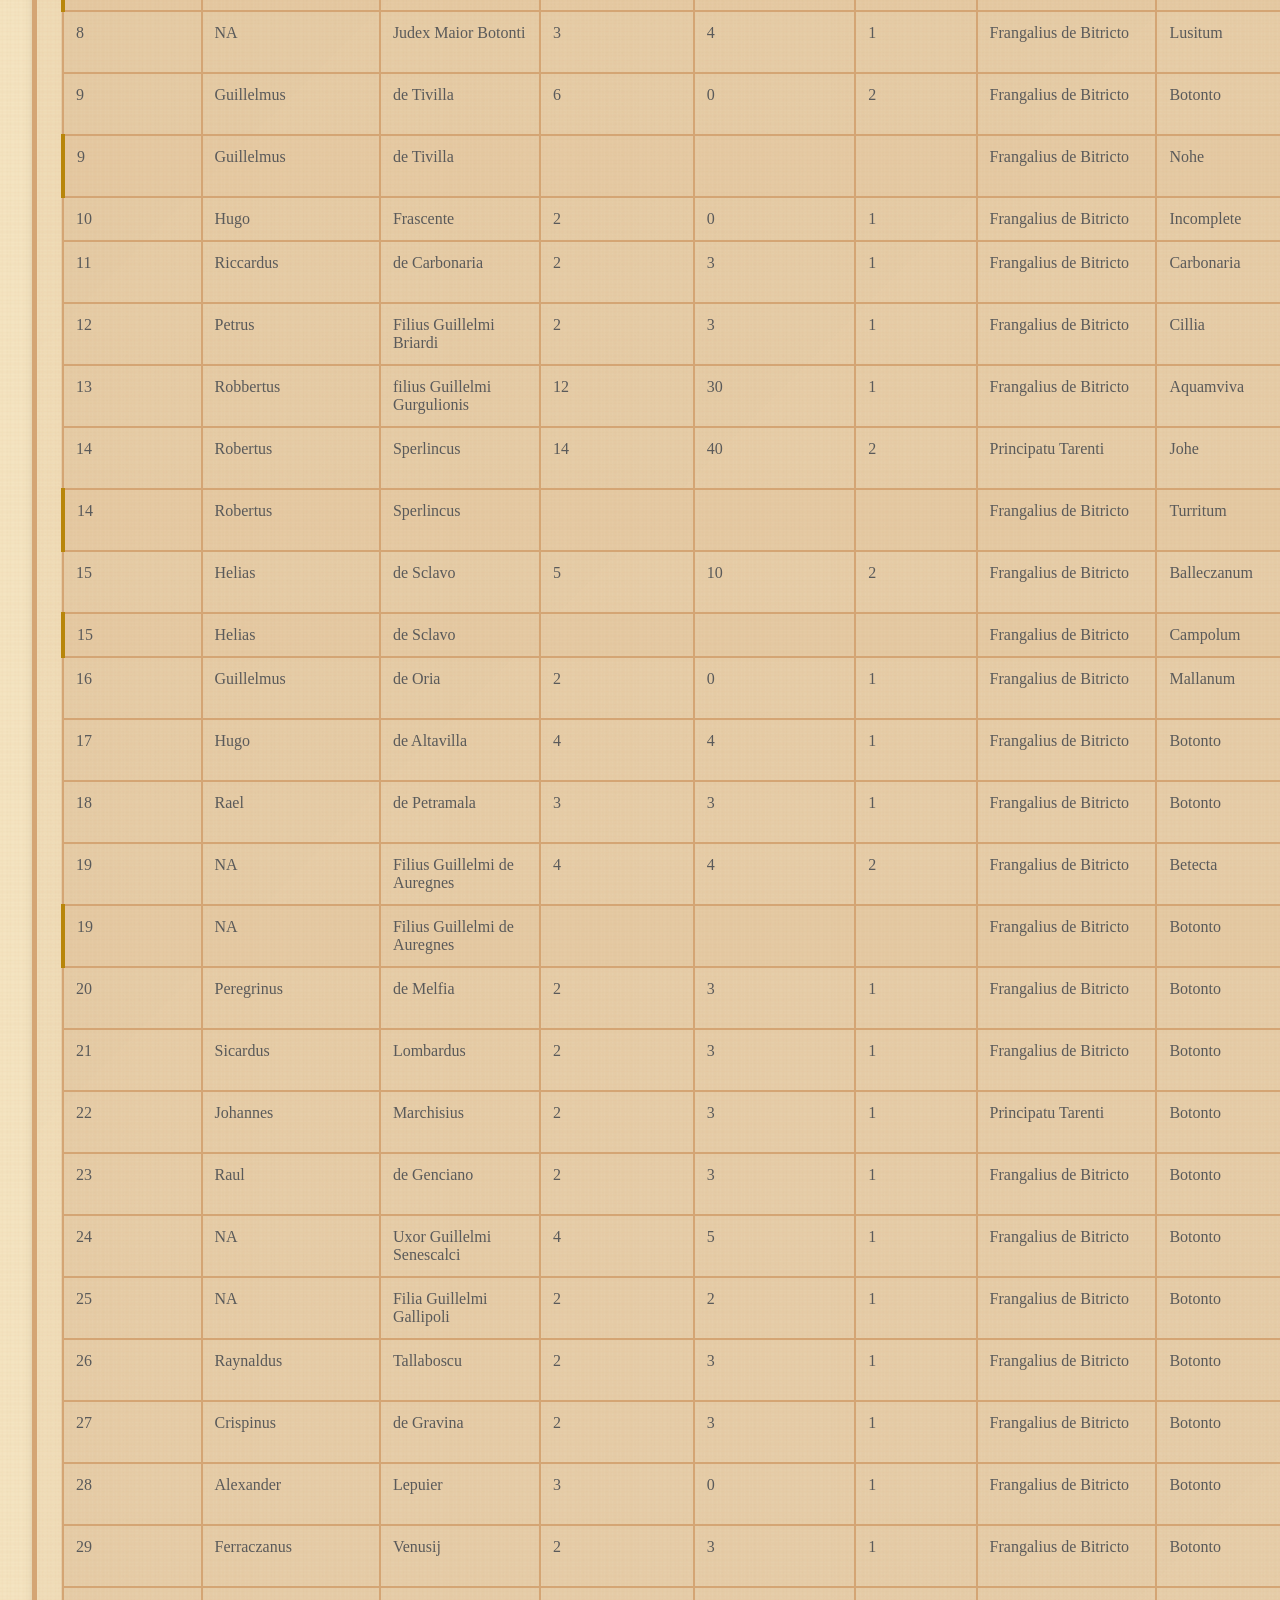
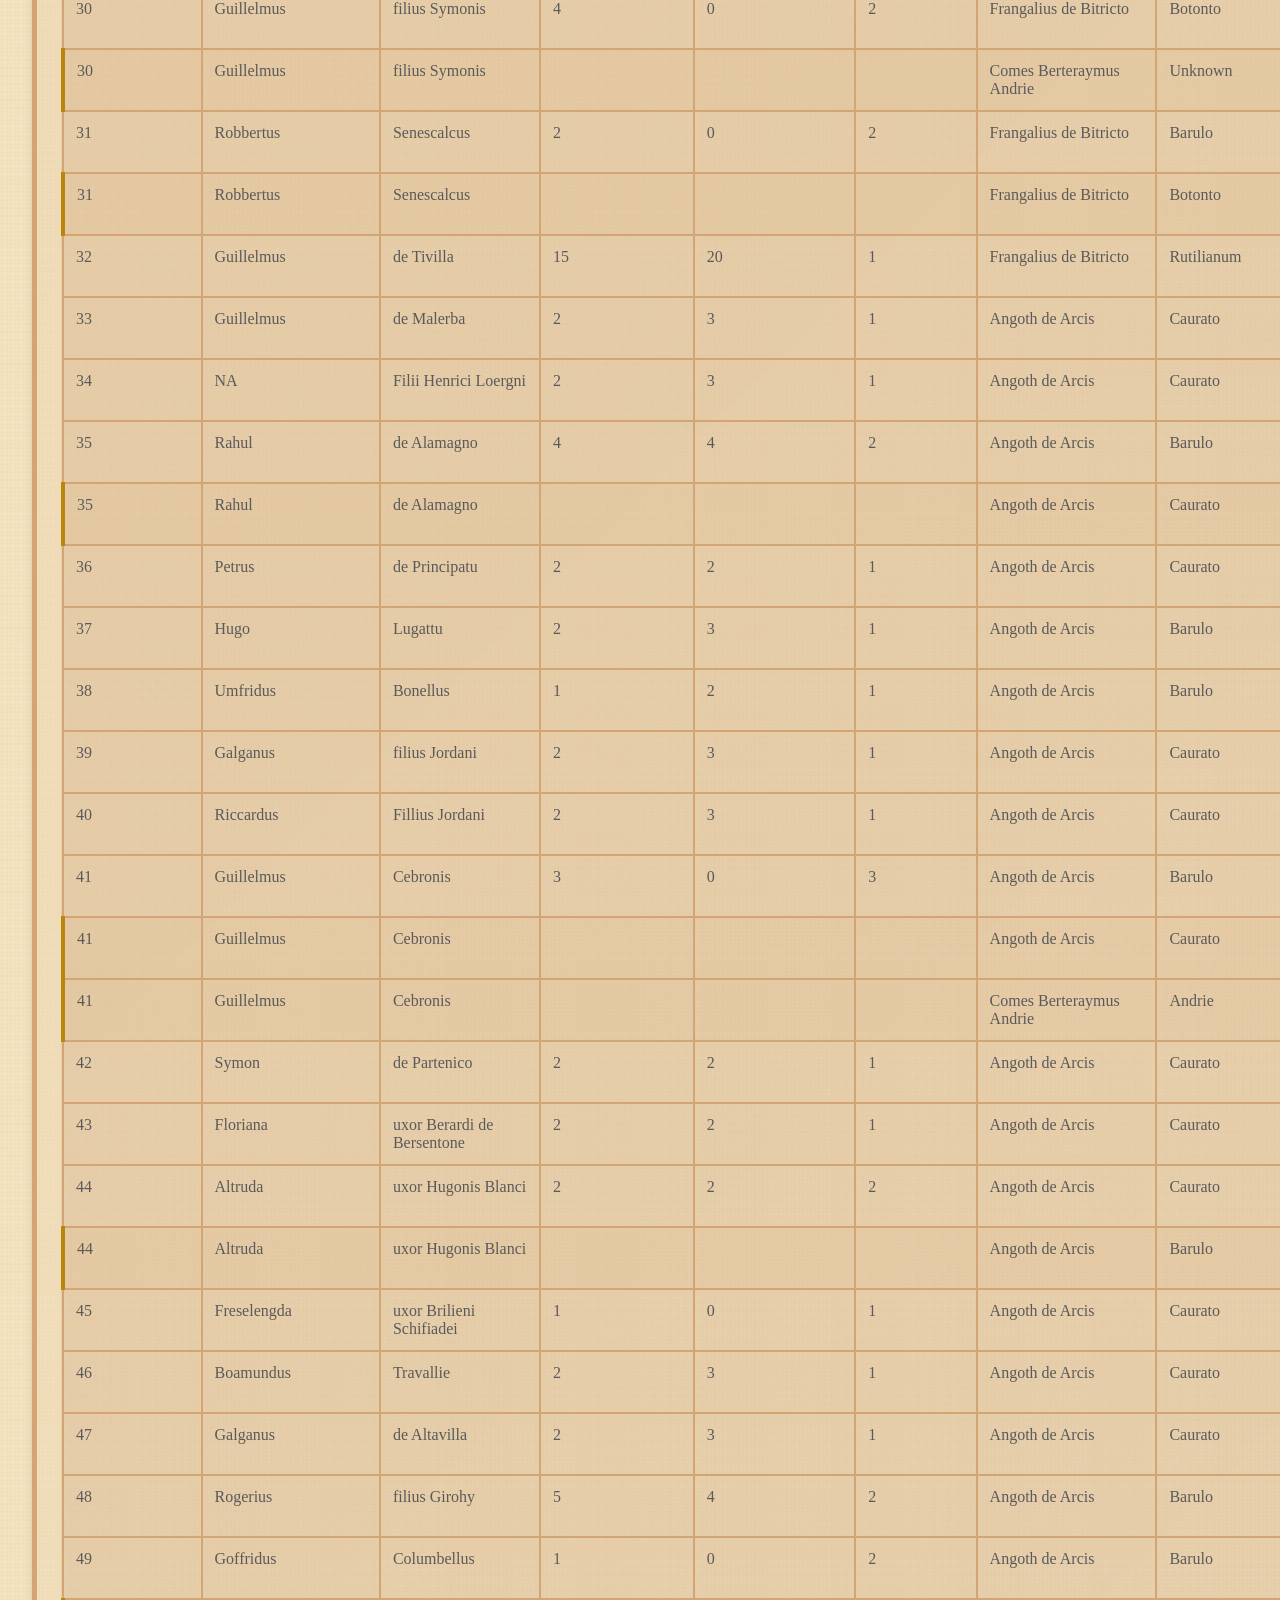
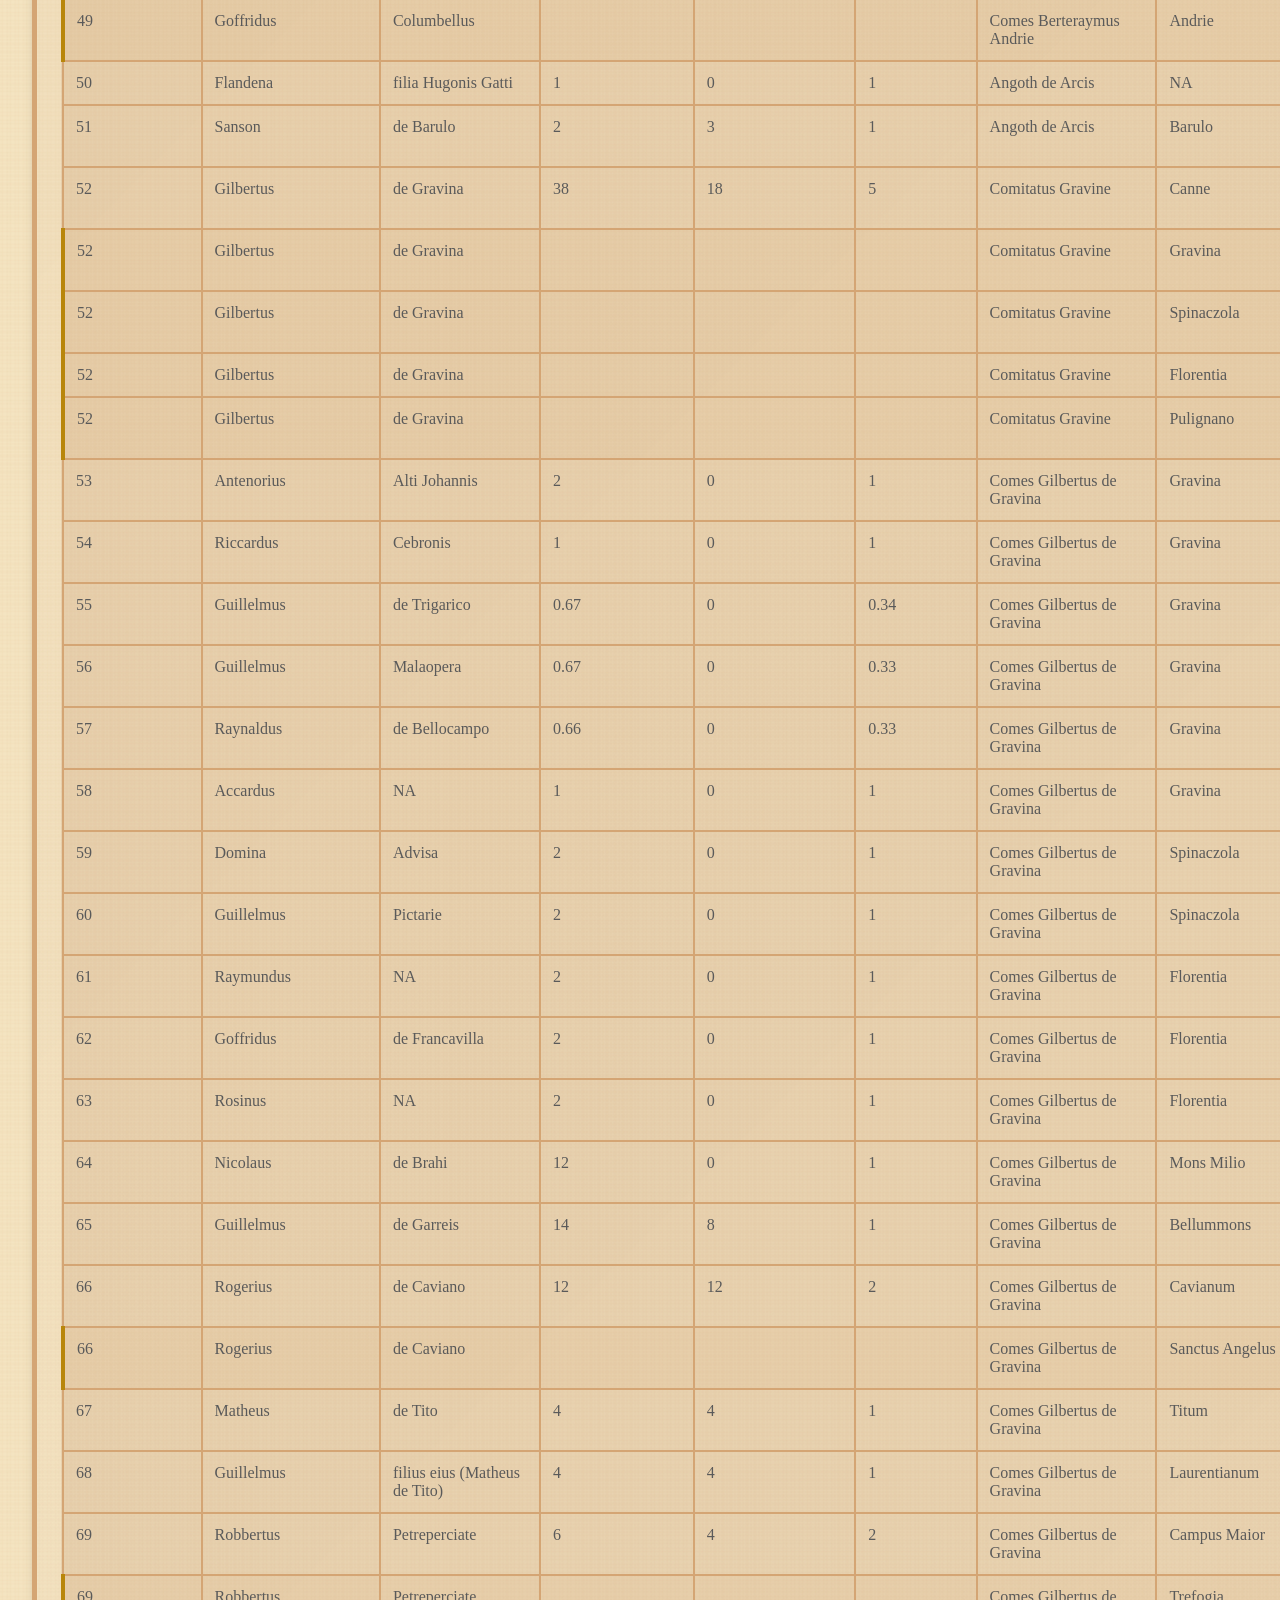
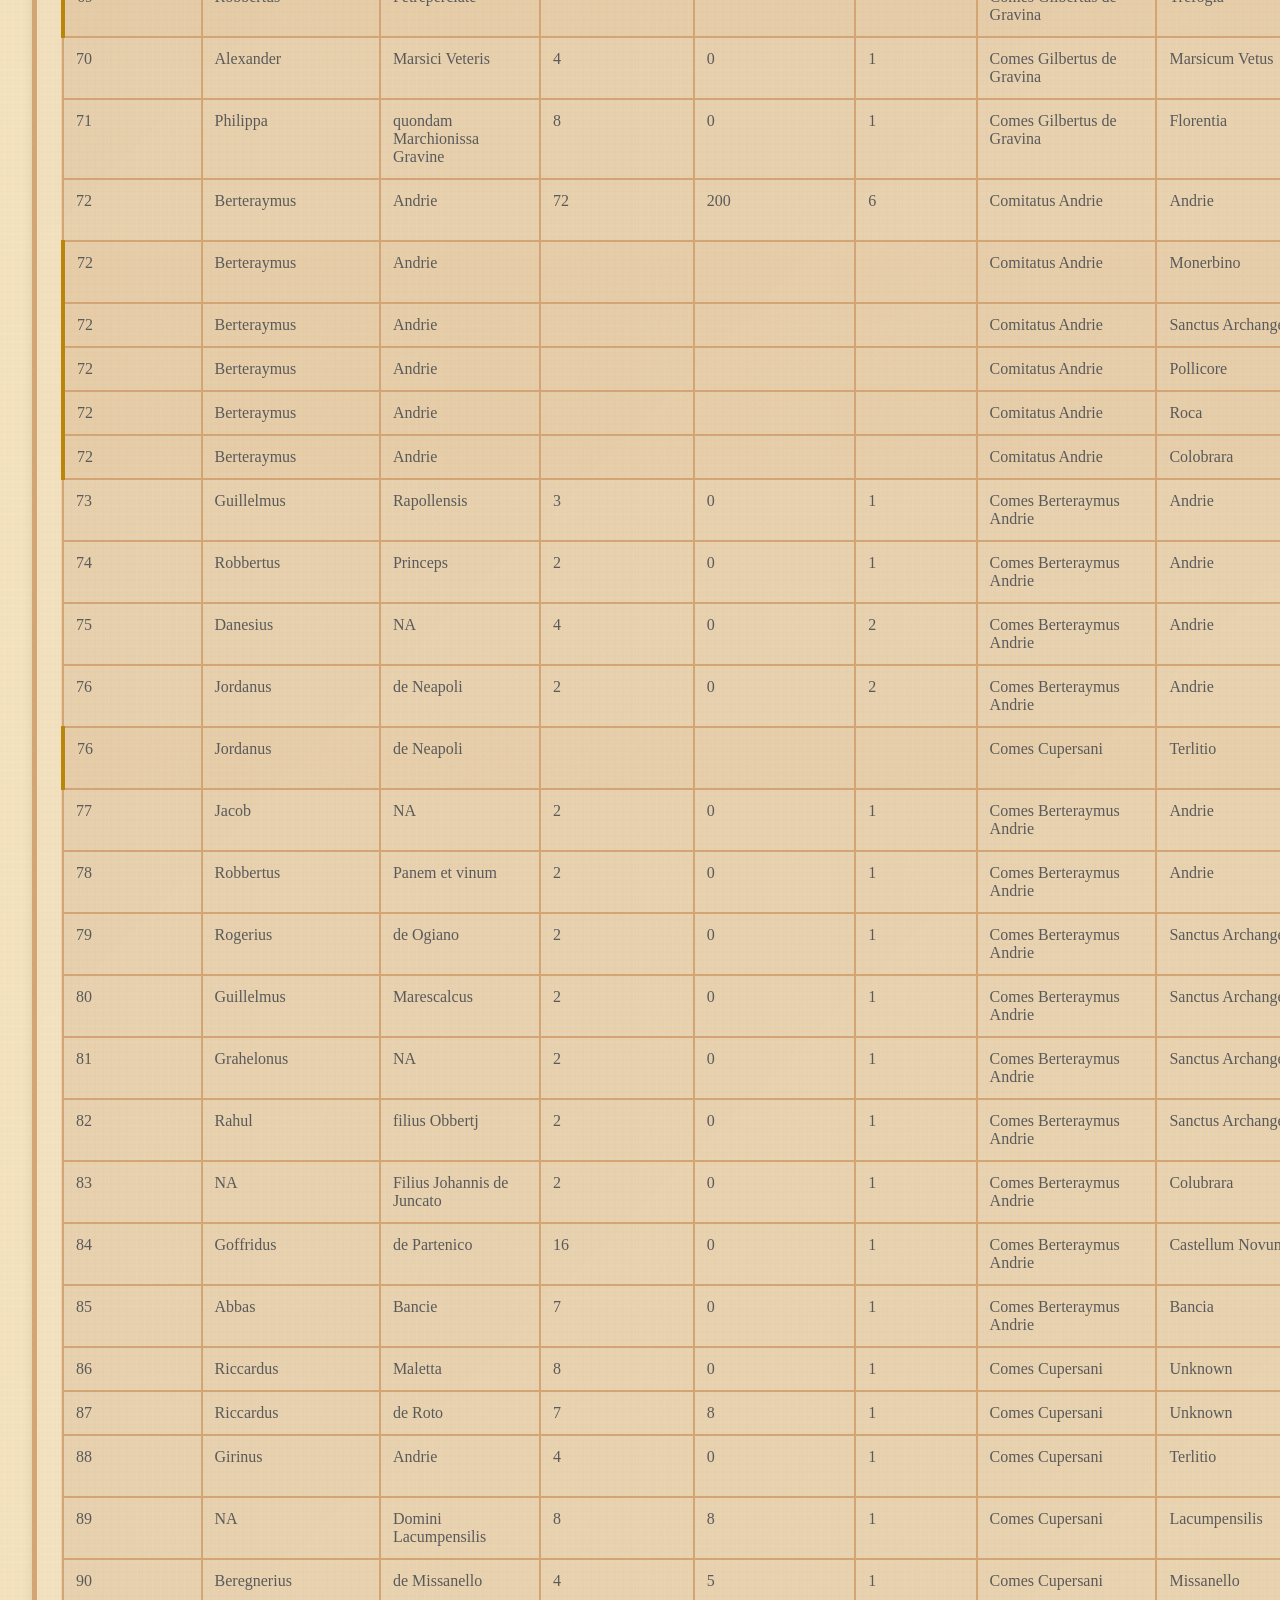
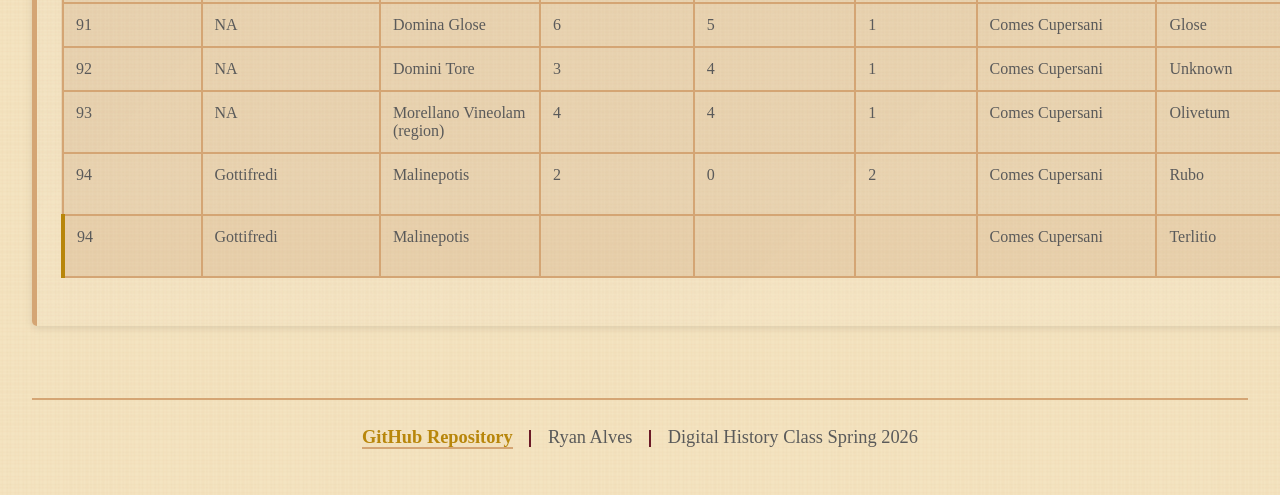
==== commit b2c8dcc2: "finalized changes" ====
--- a/findings.html
+++ b/findings.html
@@ -11,9 +11,9 @@
         <div class="tabs-brand">Digitalizing the Catalogus Baronum</div>
         <ul class="tabs">
             <li><a href="index.html" class="tab-link">Home</a></li>
-            <li><a href="findings.html" class="tab-link active">Findings</a></li>
+            <li><a href="folium_map.html" class="tab-link">Map</a></li>
             <li><a href="sustainability.html" class="tab-link">Sustainability</a></li>
-            <li><a href="folium_map.html" class="tab-link">Folium Map</a></li>
+            <li><a href="findings.html" class="tab-link active">Database</a></li>
         </ul>
     </nav>
 
@@ -22,7 +22,7 @@
 
     <!-- Content Section -->
     <section class="intro-section">
-        <p>Use the controls below to search across all columns. The search bar is above the list and can be set to show only matching rows. The names in the registry have been kept in Latin but the locations and the provinces have been given modern names. 'Total Knights' is the total sum of all knights owed. This total was generally more than whats was owed from the fiefs themselves. All the source data can be found in the tables at the bottom.</p>
+        <p>Use the controls below to search across all columns. The names in the registry have been kept in Latin. 'Total Knights' is the total sum of all knights owed. This total was generally more than what was owed from the fiefs themselves. All the source data can be found in the tables at the bottom.</p>
     </section>
 
     <section class="findings-db">
--- a/medieval.css
+++ b/medieval.css
@@ -257,20 +257,34 @@
     background-color: #6b1a27;
     background-image: linear-gradient(to bottom, #7a1f2b, #5e1822);
     border-bottom: 4px solid #4a1119;
-    padding: 0;
+    padding: 0 1rem;
     margin: 0 0 2rem 0;
-    position: relative;
-    z-index: 100;
+    position: sticky;
+    top: 0;
+    z-index: 1000;
+    display: flex;
+    align-items: center;
     box-shadow: 0 4px 8px rgba(0, 0, 0, 0.3);
+}
+
+.tabs-brand {
+    color: #f4e4c1;
+    font-family: 'Crimson Text', 'Georgia', serif;
+    font-weight: bold;
+    letter-spacing: 0.04em;
+    text-transform: uppercase;
+    font-size: 1.05rem;
+    white-space: nowrap;
+    margin-right: 1.25rem;
 }
 
 .tabs {
     list-style: none;
     display: flex;
-    justify-content: center;
+    justify-content: flex-end;
     gap: 0;
     padding: 0;
-    margin: 0;
+    margin: 0 0 0 auto;
     flex-wrap: wrap;
 }
 
@@ -303,6 +317,26 @@
     box-shadow: inset 0 -3px 5px rgba(0, 0, 0, 0.2);
 }
 
+@media (max-width: 1080px) {
+    .tabs-container {
+        flex-wrap: wrap;
+        padding: 0;
+    }
+
+    .tabs-brand {
+        width: 100%;
+        text-align: center;
+        margin: 0;
+        padding: 0.7rem 1rem 0.2rem;
+    }
+
+    .tabs {
+        width: 100%;
+        justify-content: center;
+        margin: 0;
+    }
+}
+
 /* Intro Section */
 .intro-section {
     background: linear-gradient(135deg, rgba(212, 165, 116, 0.15), rgba(255, 255, 255, 0.1));
@@ -340,6 +374,54 @@
 .document-note p {
     margin: 0;
     color: #5a5a5a;
+}
+
+.findings-hero {
+    margin: 0 0 1.4rem;
+}
+
+.findings-hero-media {
+    position: relative;
+}
+
+.findings-hero-title {
+    margin: 0 0 0.9rem;
+    border: 0;
+    padding: 0;
+    text-align: center;
+    font-size: clamp(2.1rem, 4vw, 3.2rem);
+    line-height: 1.08;
+    letter-spacing: 0.12em;
+    text-transform: uppercase;
+    color: #6b1a27;
+    text-shadow: 0 2px 0 rgba(255, 255, 255, 0.5), 0 5px 14px rgba(0, 0, 0, 0.25);
+}
+
+.findings-hero-image {
+    width: 100%;
+    min-height: clamp(360px, 62vh, 760px);
+    object-fit: contain;
+    object-position: top center;
+    border: 3px double #d4a574;
+    border-radius: 6px;
+    background: rgba(244, 228, 193, 0.65);
+    box-shadow: 0 0 10px rgba(212, 165, 116, 0.3);
+    text-align: center;
+}
+
+.findings-hero-caption {
+    position: absolute;
+    right: 0.85rem;
+    bottom: 0.75rem;
+    margin: 0;
+    padding: 0.28rem 0.5rem;
+    font-size: 0.78rem;
+    line-height: 1.3;
+    color: #f8efdd;
+    background: rgba(53, 18, 10, 0.68);
+    border-radius: 4px;
+    text-align: right;
+    max-width: min(88%, 520px);
 }
 
 /* Findings database */
@@ -442,6 +524,37 @@
     font-weight: bold;
 }
 
+.combined-row-details {
+    margin: 0;
+}
+
+.combined-row-details summary {
+    cursor: pointer;
+    color: #6b1a27;
+    font-weight: bold;
+}
+
+.combined-details-wrap {
+    margin-top: 0.45rem;
+}
+
+.combined-details-table {
+    margin: 0.35rem 0 0;
+    background: rgba(255, 255, 255, 0.75);
+}
+
+.combined-details-table th,
+.combined-details-table td {
+    font-size: 0.85rem;
+    padding: 0.45rem;
+}
+
+.combined-empty-details {
+    margin-top: 0.4rem;
+    color: #5a5a5a;
+    font-size: 0.9rem;
+}
+
 /* Map page */
 .map-panel {
     margin: 1rem 0 2rem;
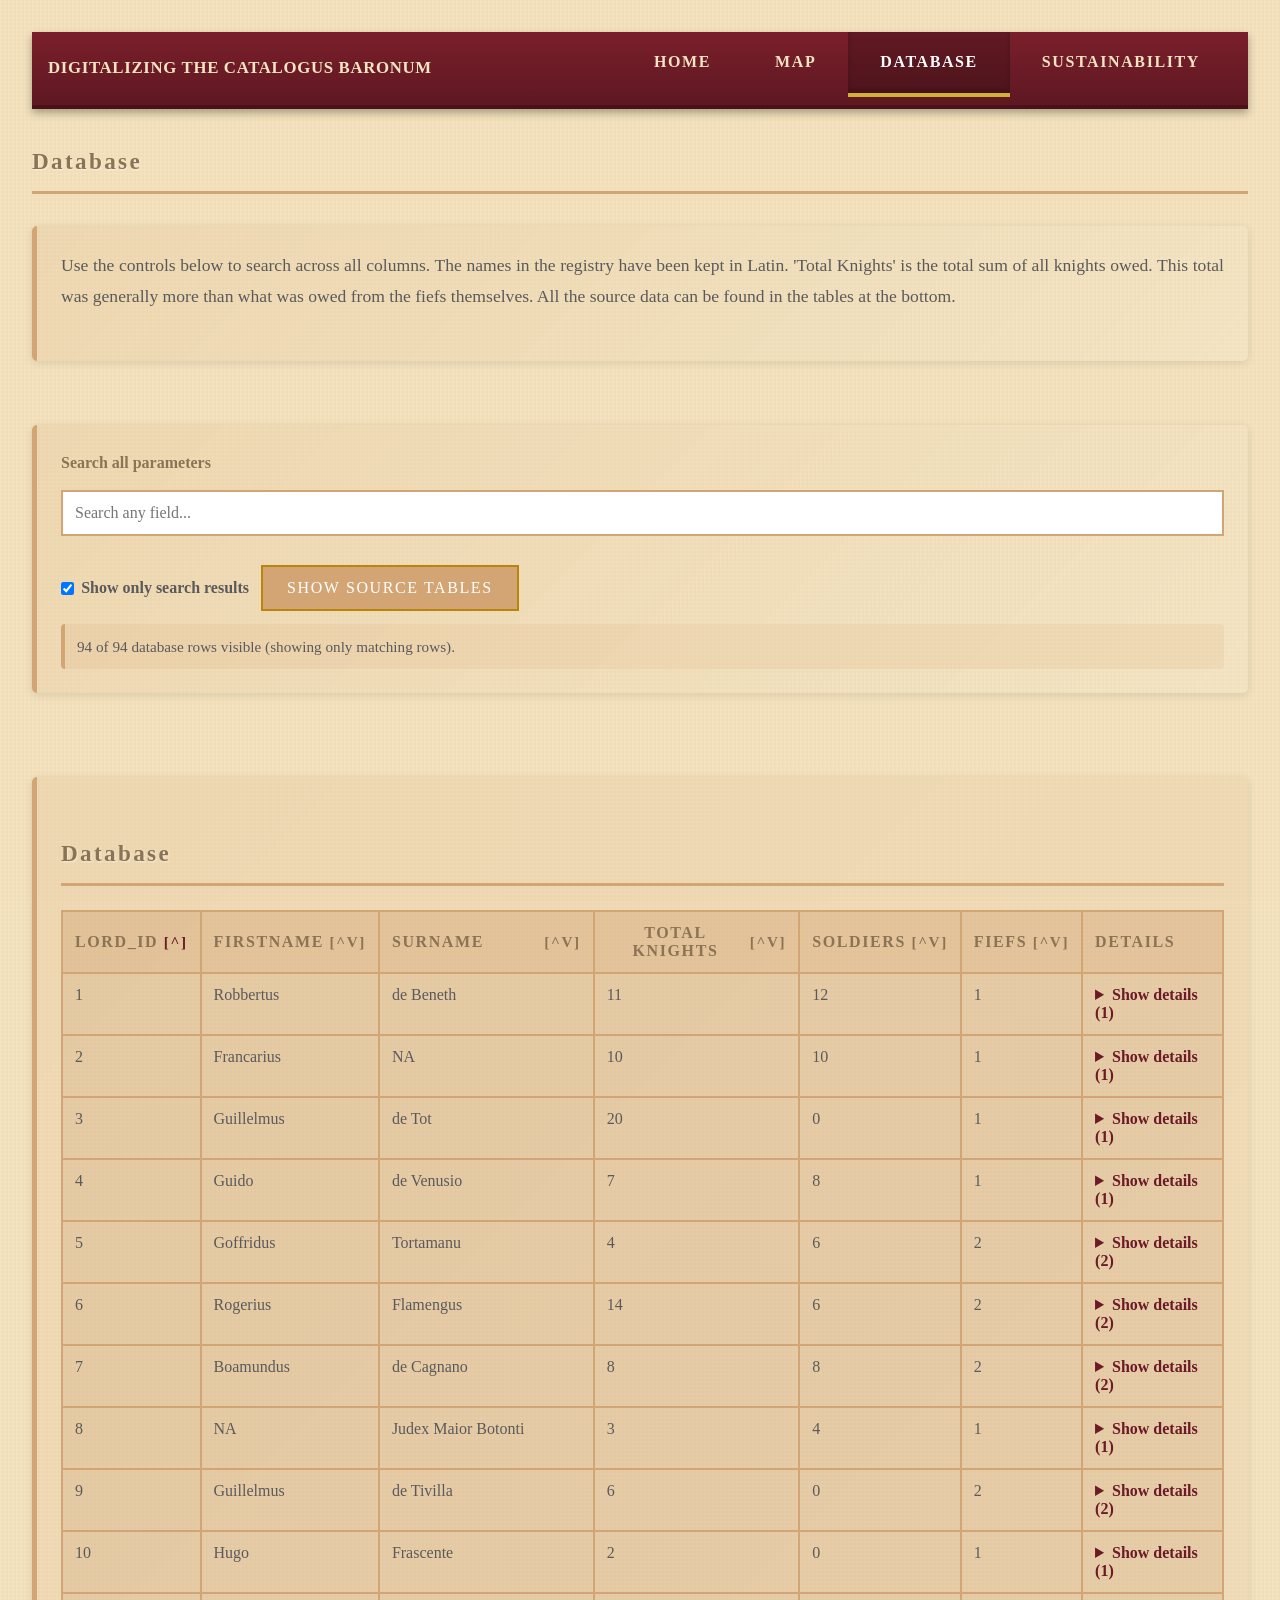
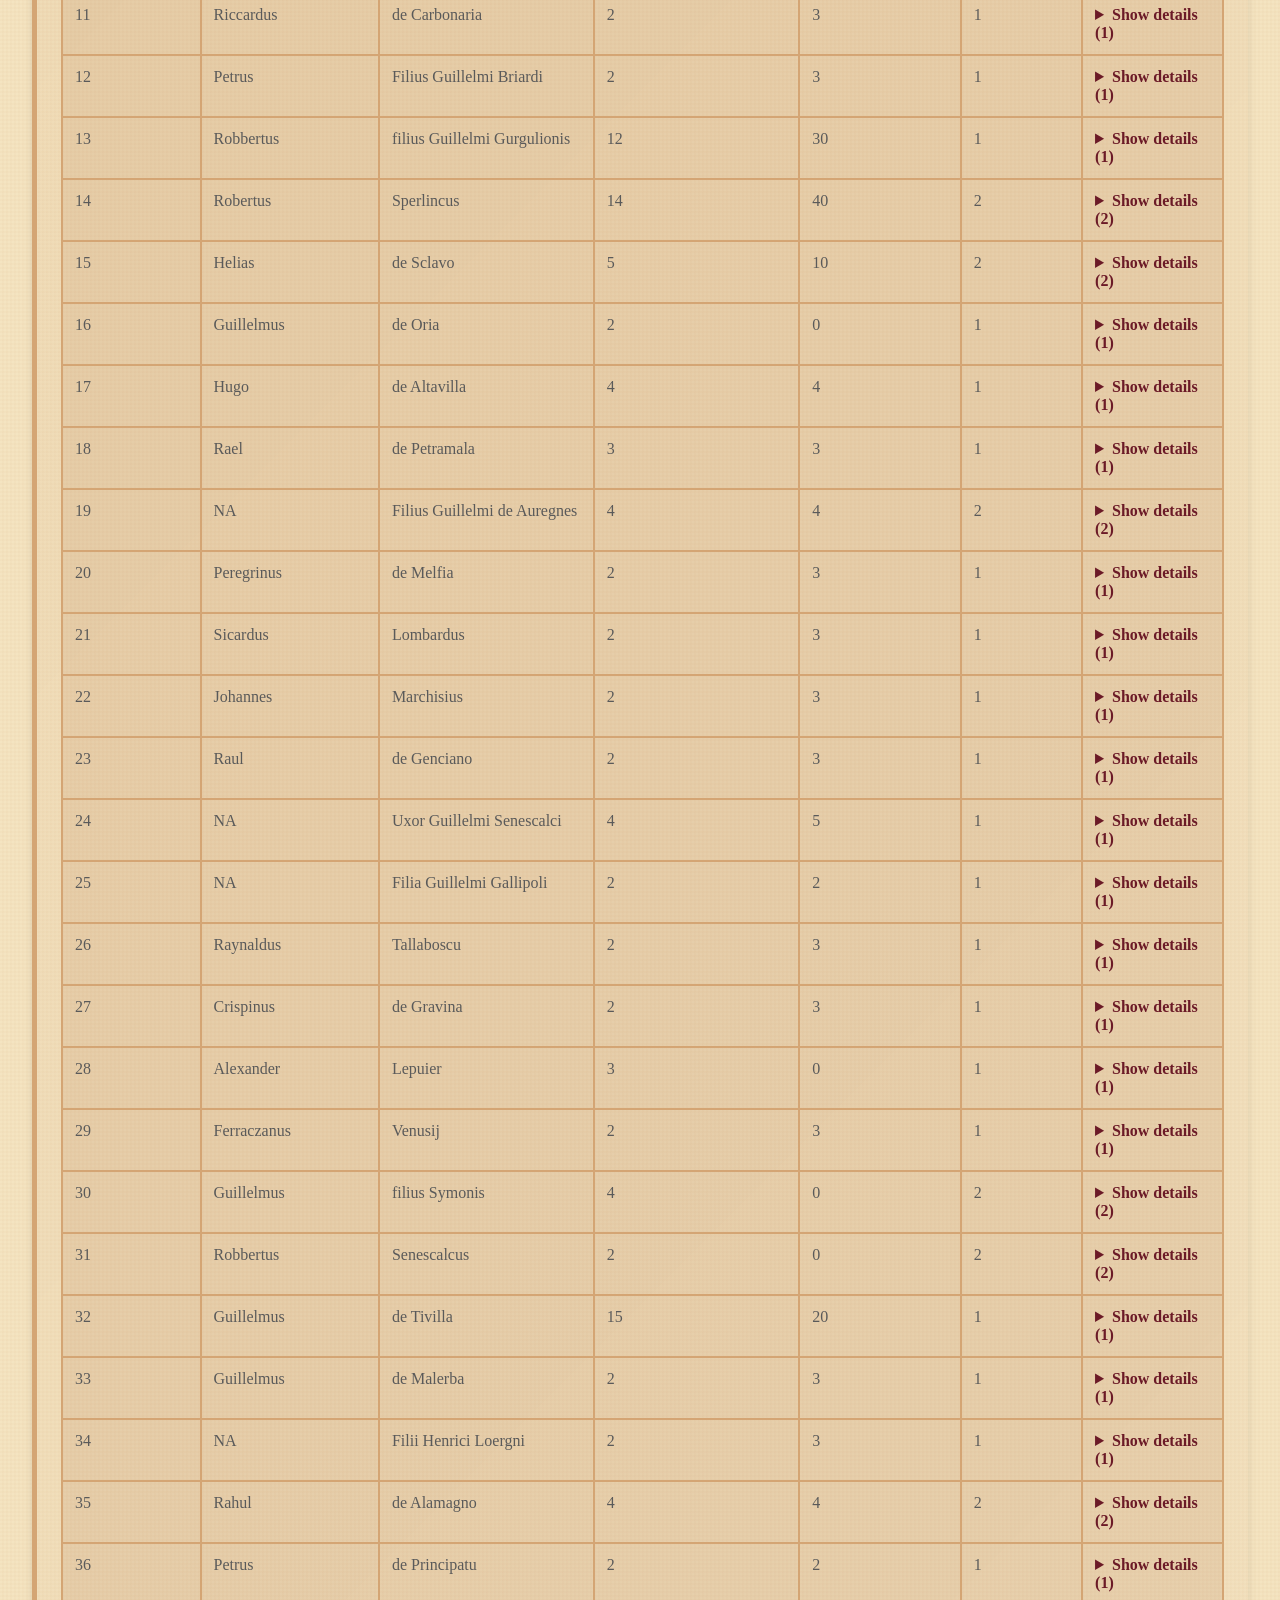
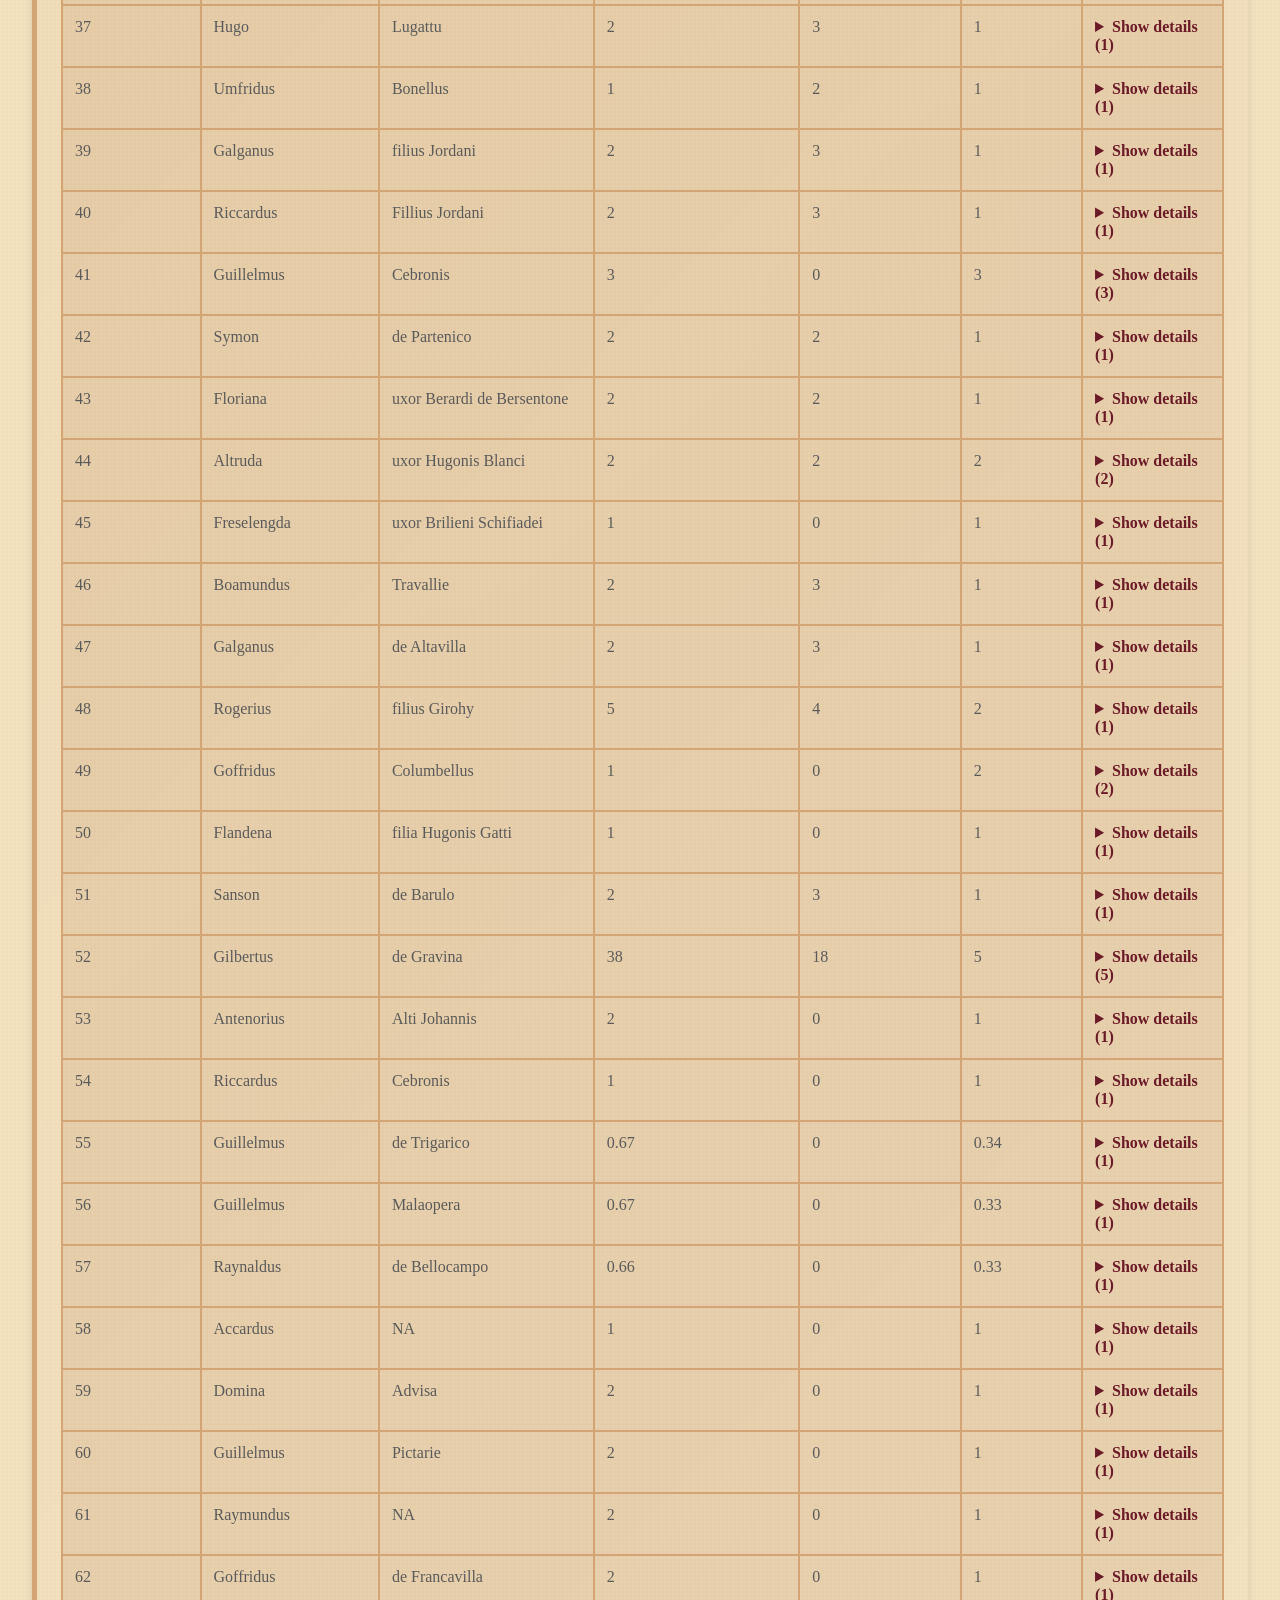
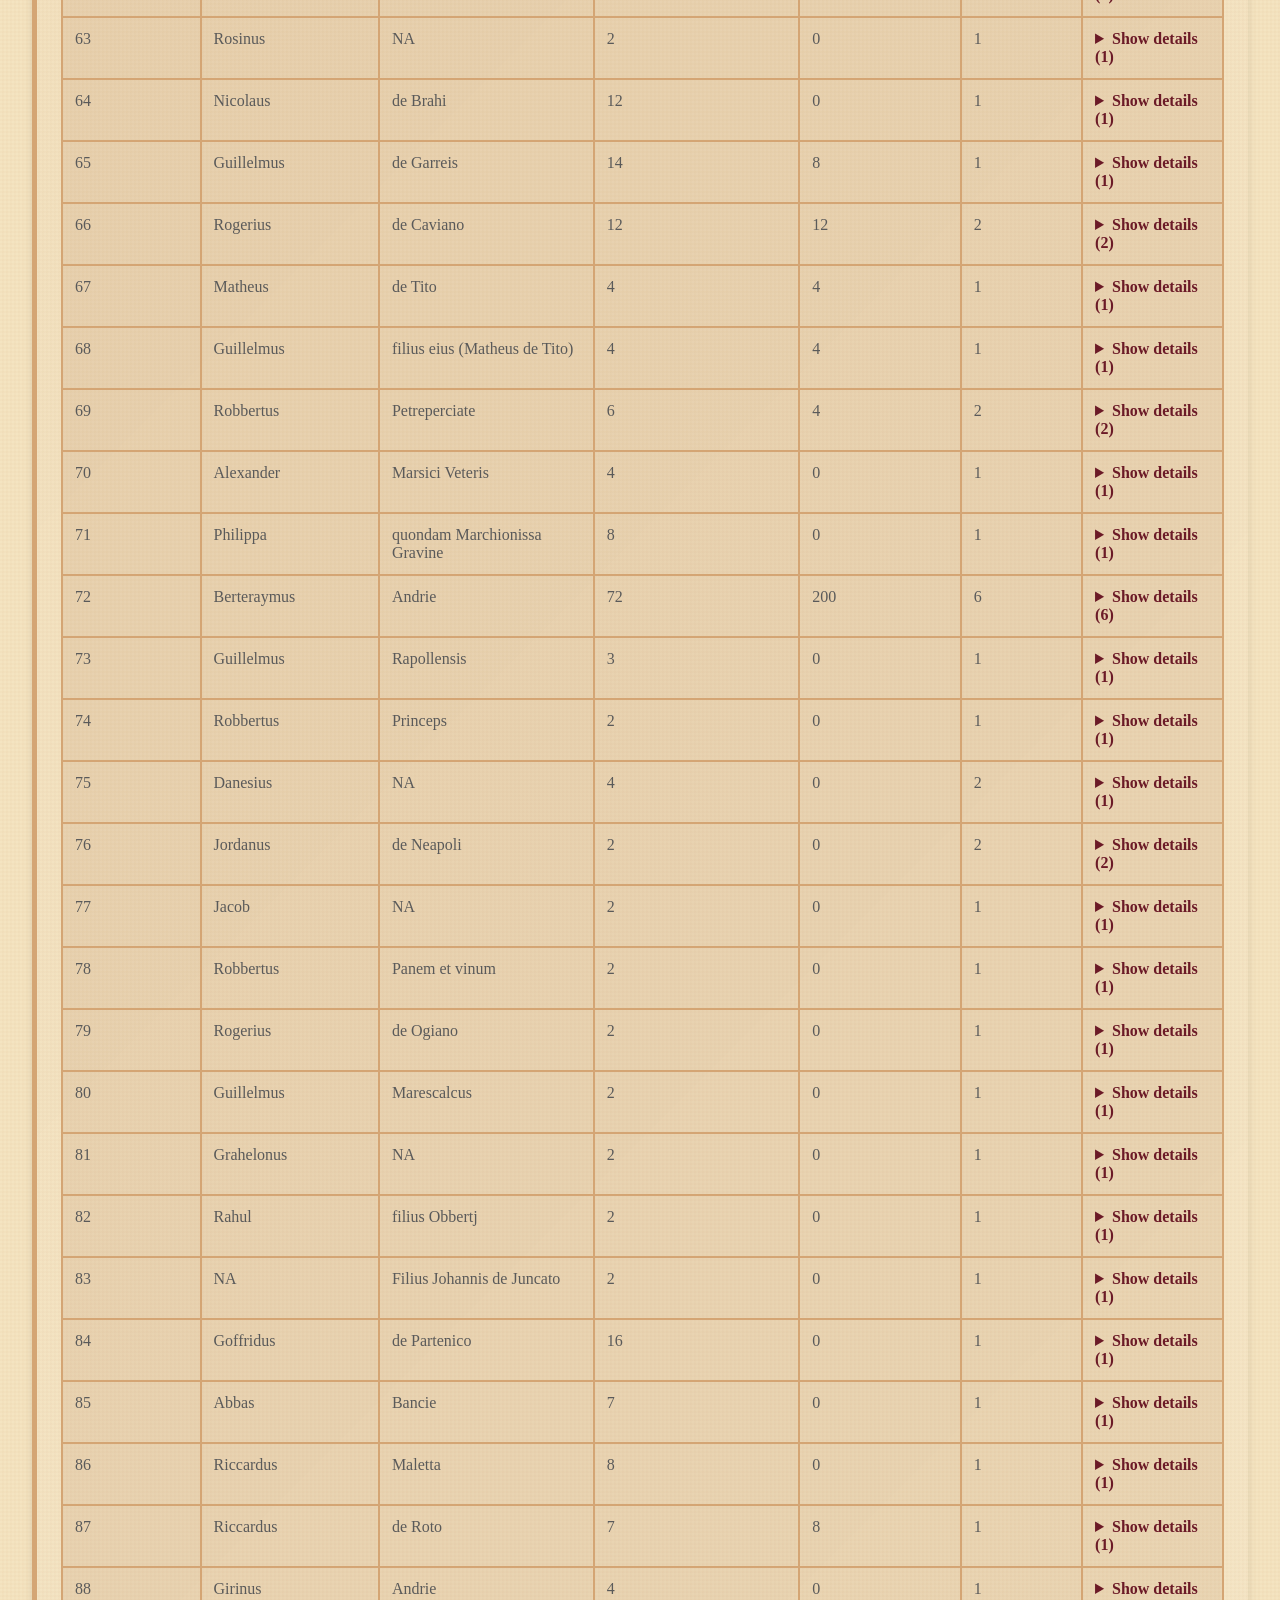
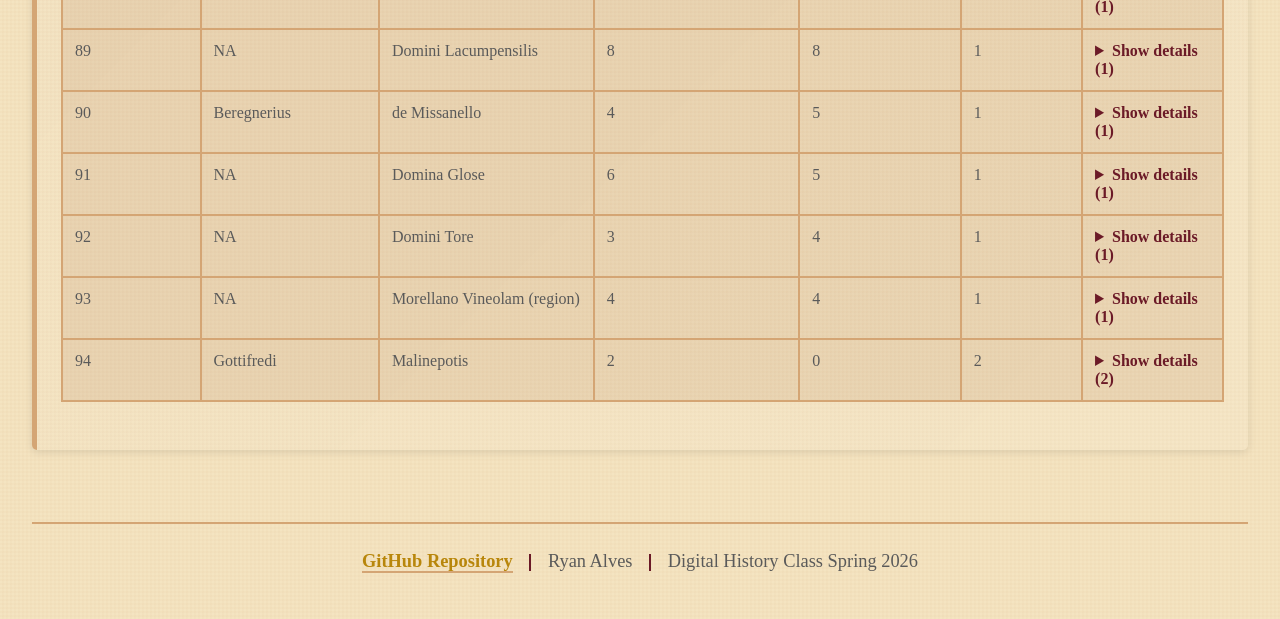
==== commit a63a266a: "final tweaks" ====
--- a/findings.html
+++ b/findings.html
@@ -12,8 +12,8 @@
         <ul class="tabs">
             <li><a href="index.html" class="tab-link">Home</a></li>
             <li><a href="folium_map.html" class="tab-link">Map</a></li>
+            <li><a href="findings.html" class="tab-link active">Database</a></li>
             <li><a href="sustainability.html" class="tab-link">Sustainability</a></li>
-            <li><a href="findings.html" class="tab-link active">Database</a></li>
         </ul>
     </nav>
 
@@ -35,7 +35,6 @@
                     <input id="db-only-matches" type="checkbox" checked>
                     Show only search results
                 </label>
-                <button id="db-toggle-combined" type="button">Hide Combined Table</button>
                 <button id="db-toggle-sources" type="button">Show Source Tables</button>
             </div>
 
@@ -43,7 +42,7 @@
         </section>
 
         <section class="intro-section db-table-panel" id="db-combined-panel">
-            <h2>Table</h2>
+            <h2>Database</h2>
             <div class="table-wrap">
                 <table class="data-table" id="db-combined-table">
                     <thead id="db-combined-head"></thead>
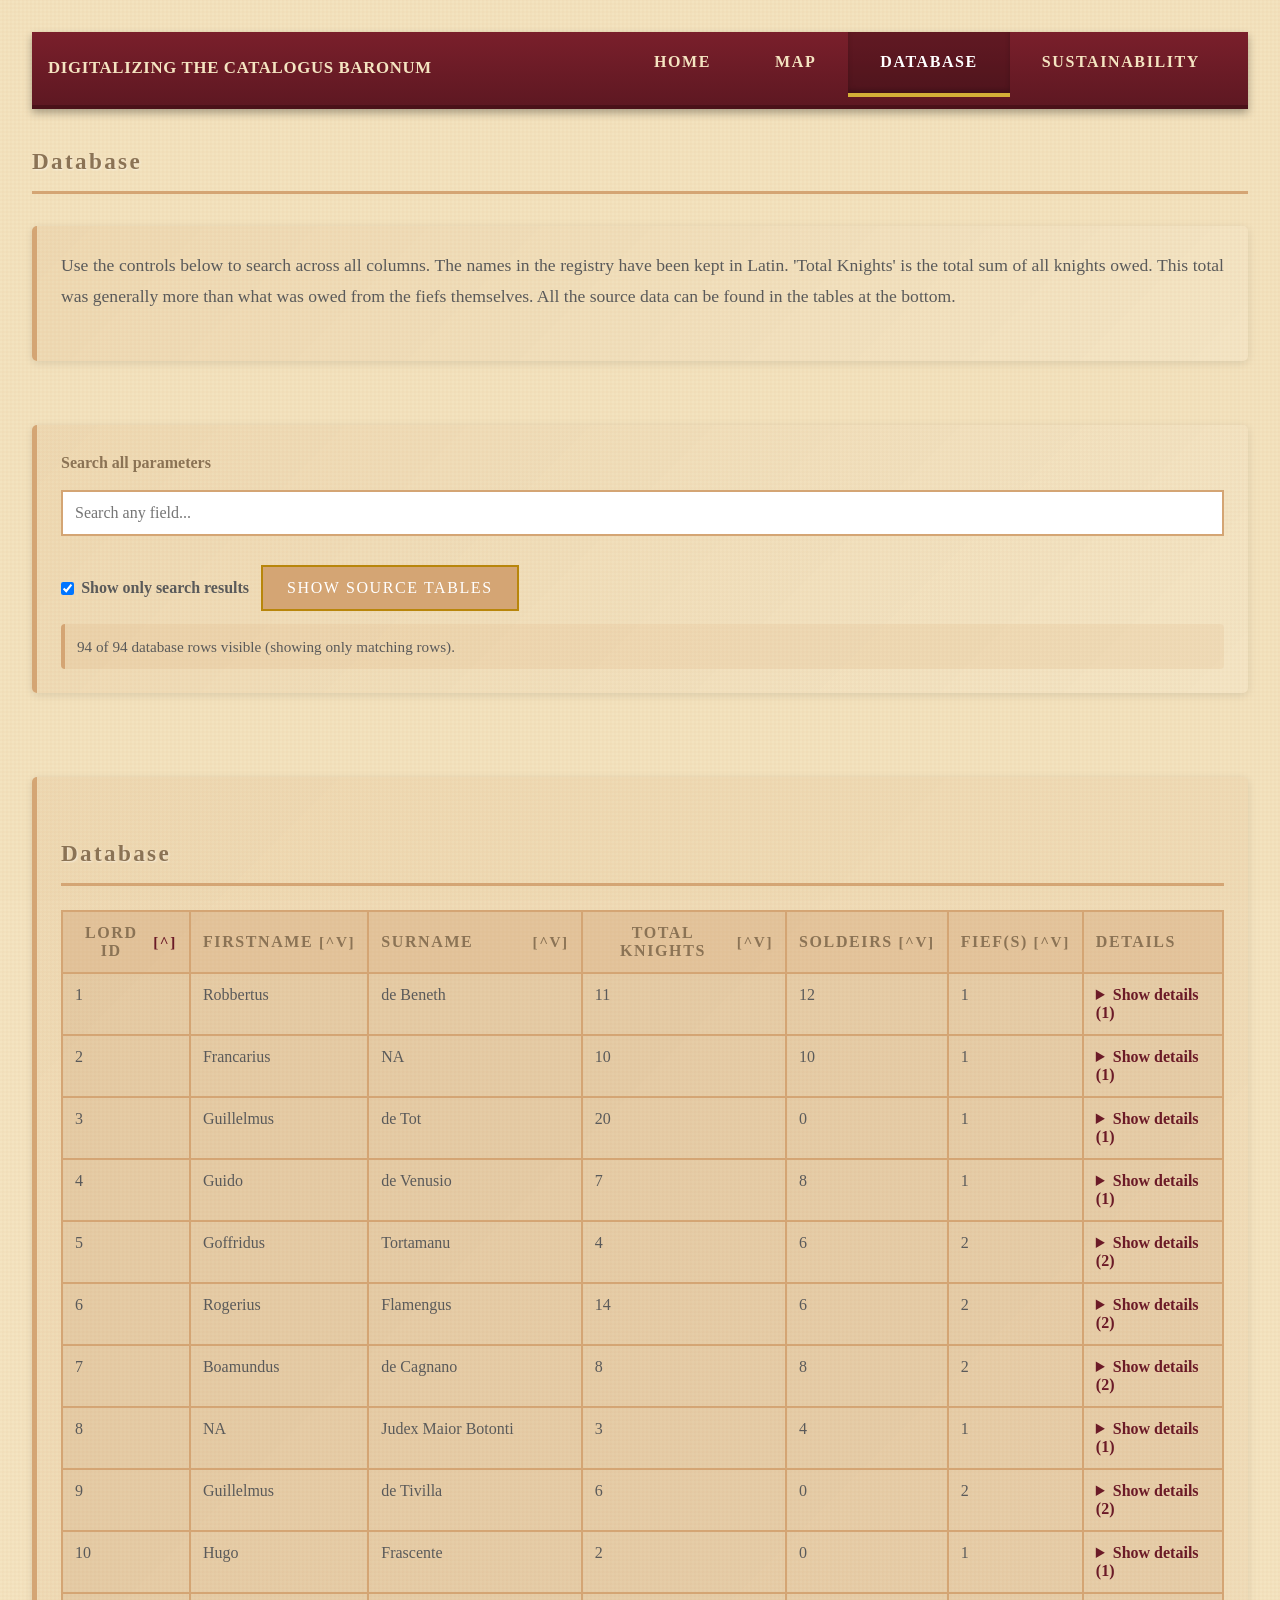
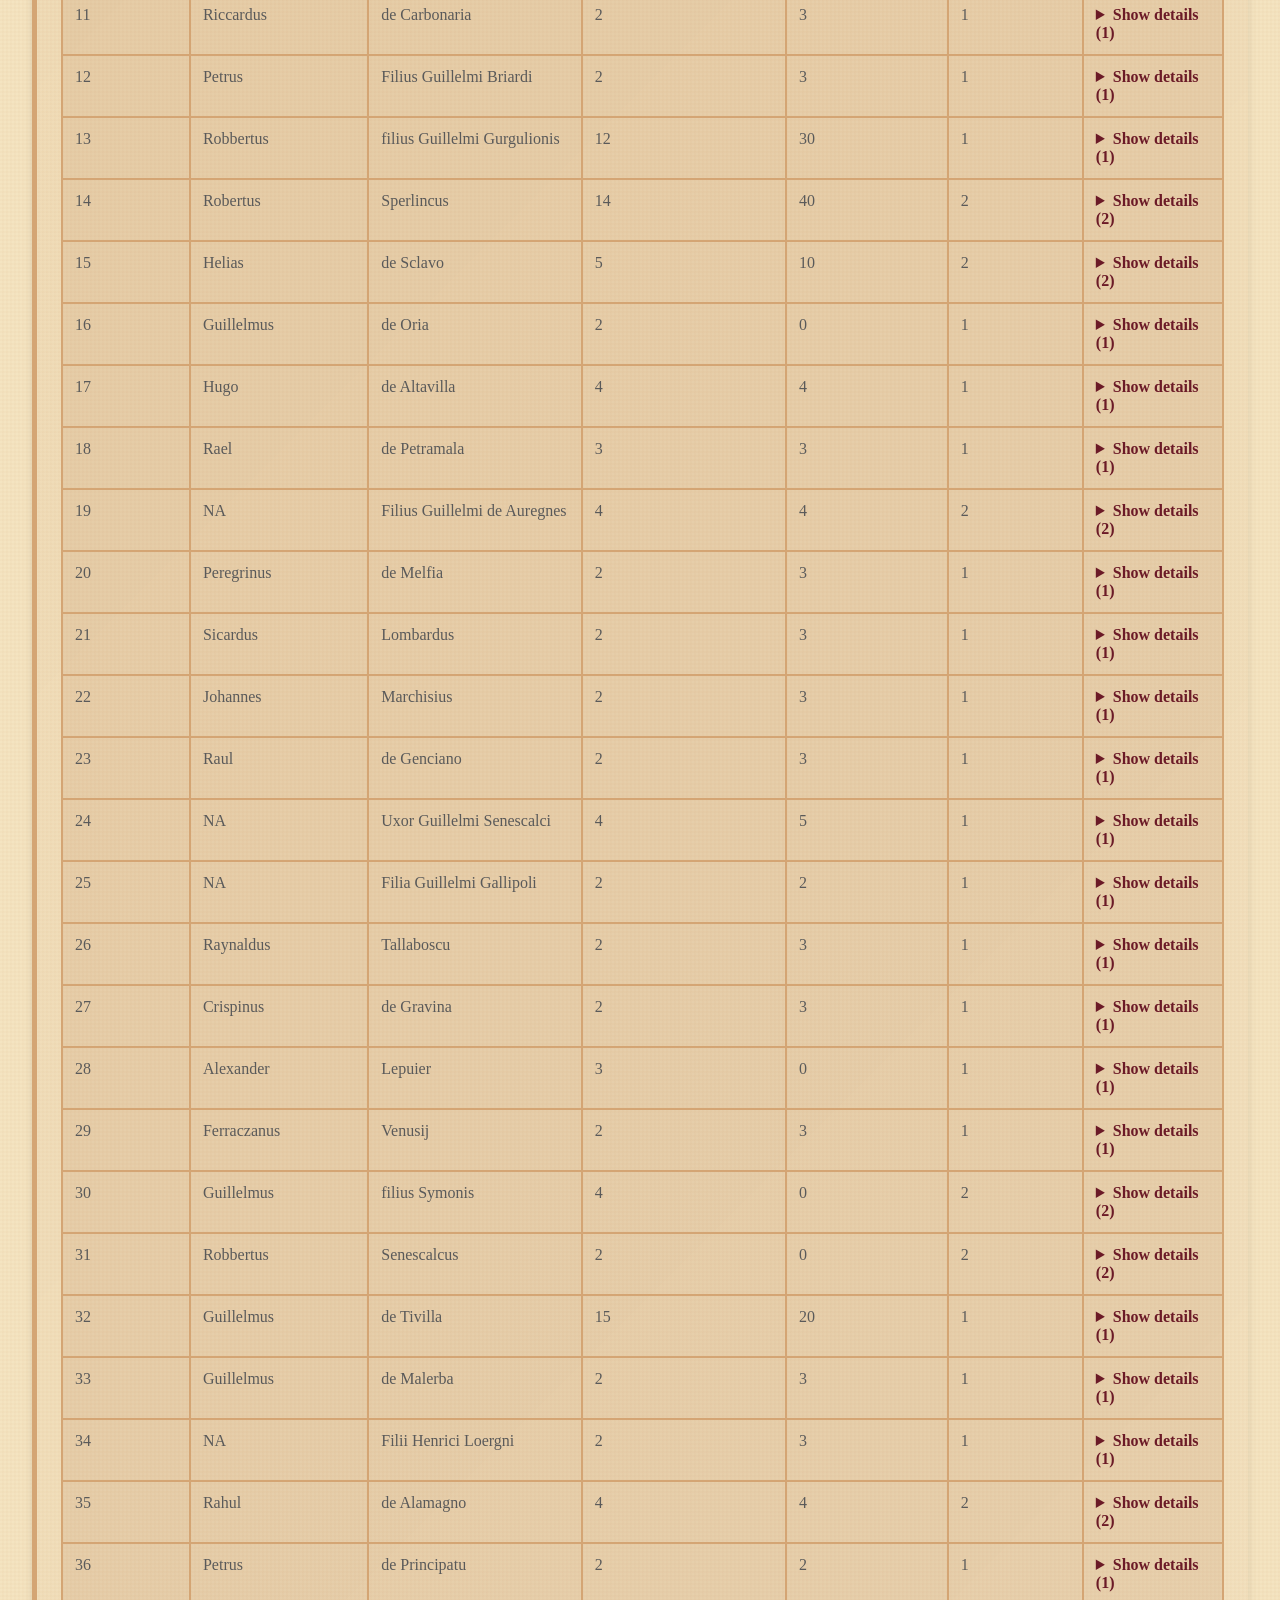
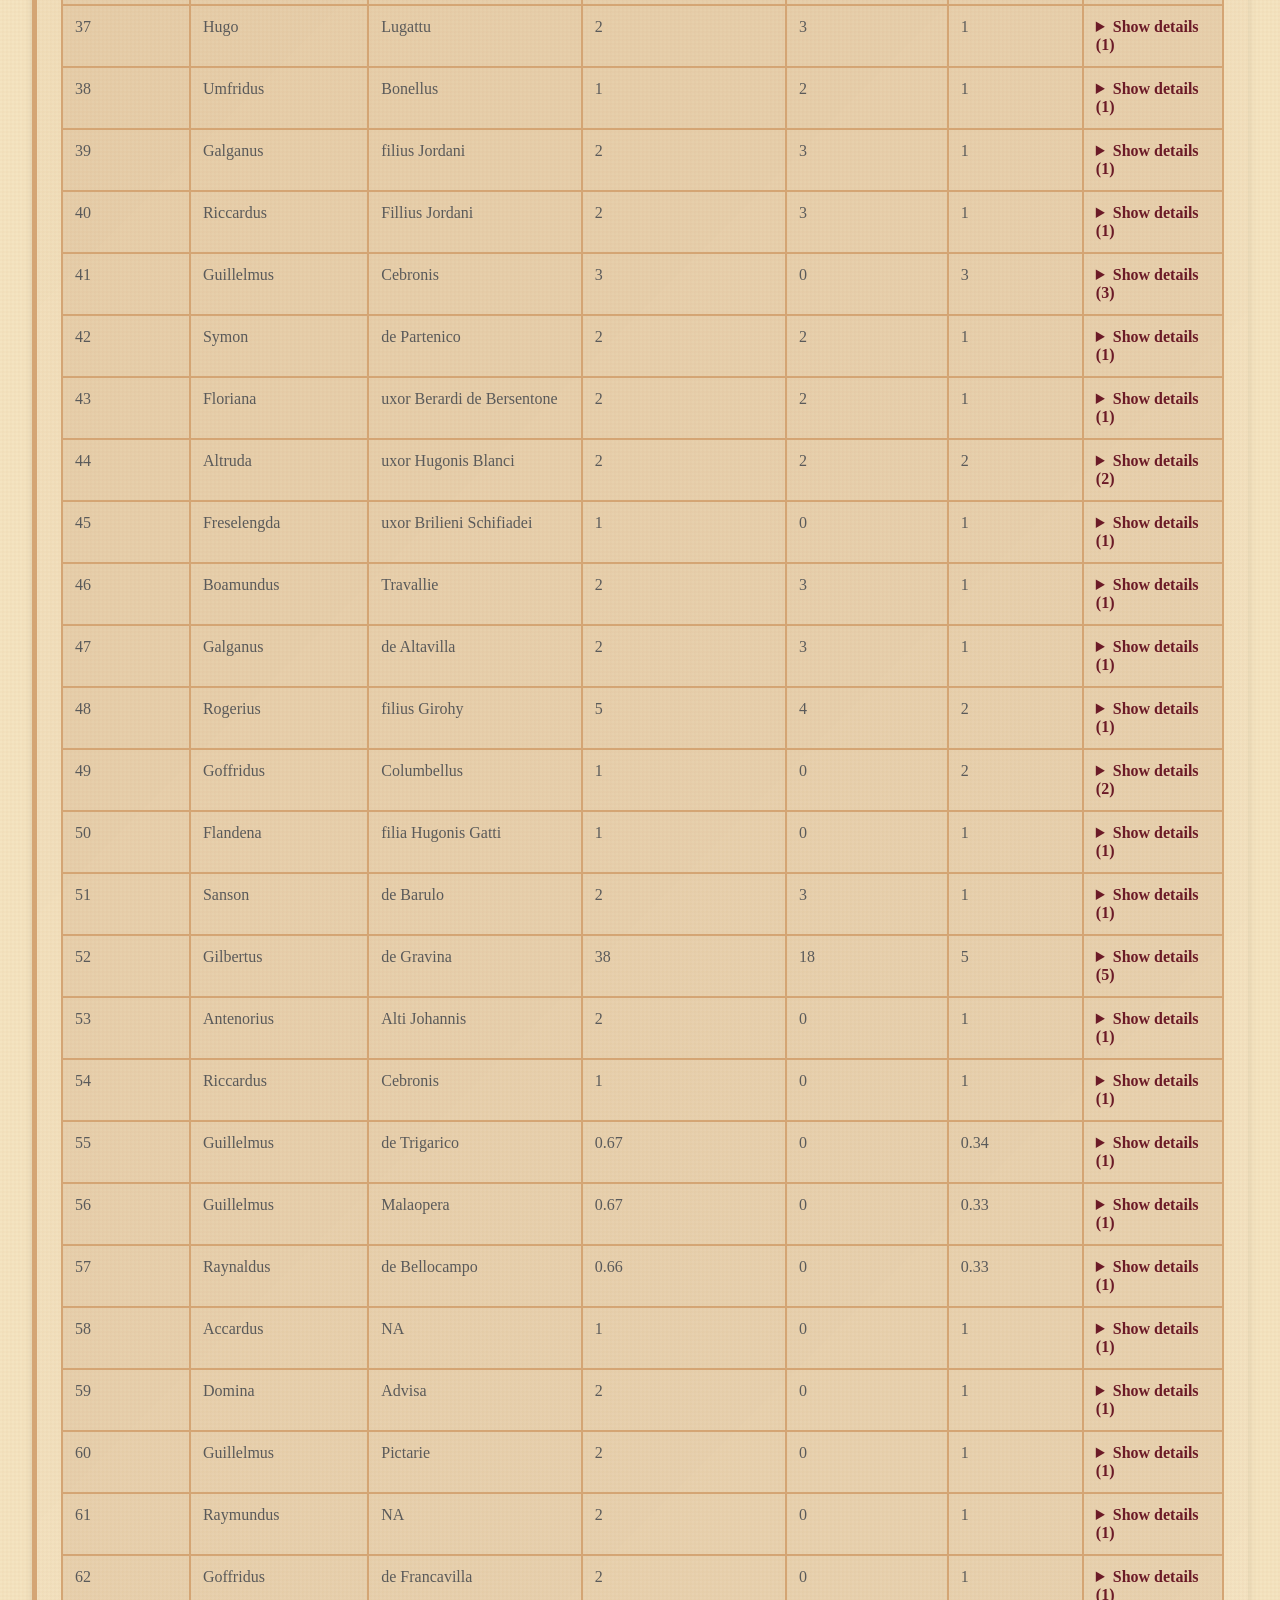
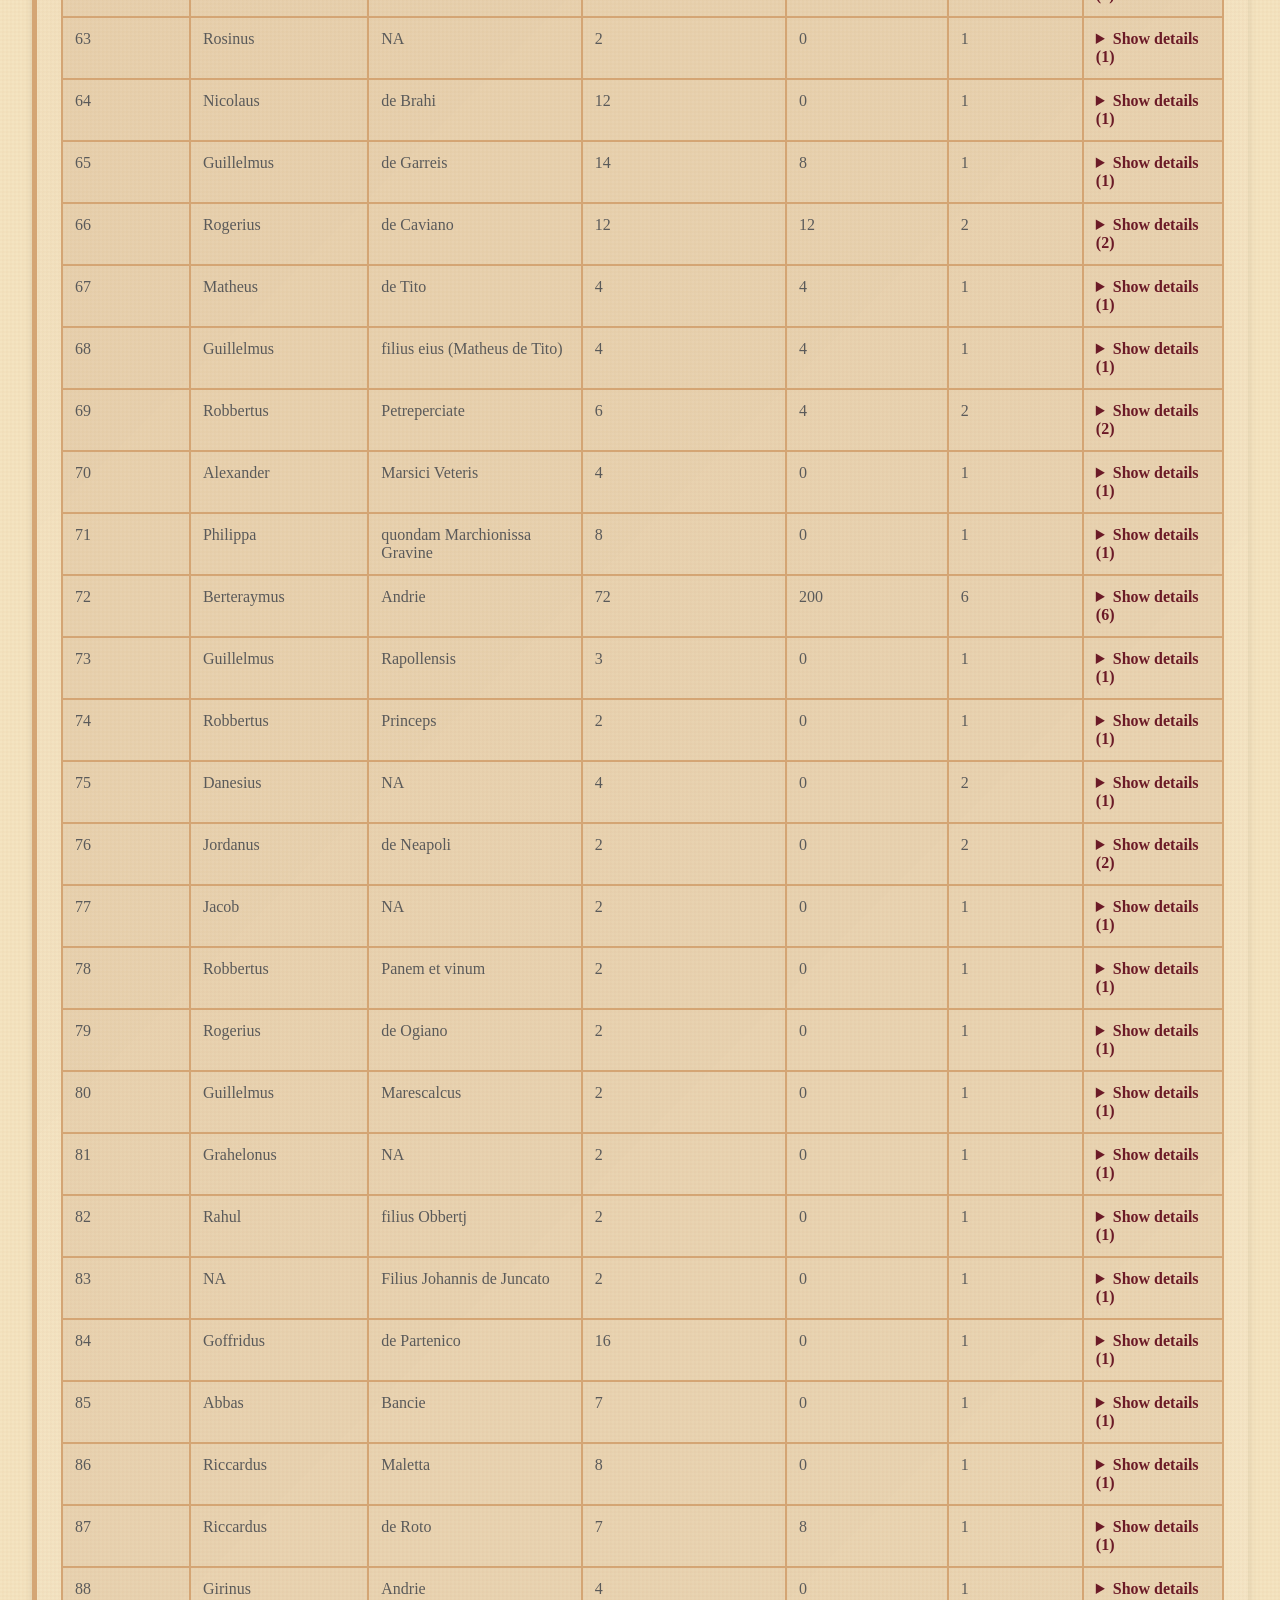
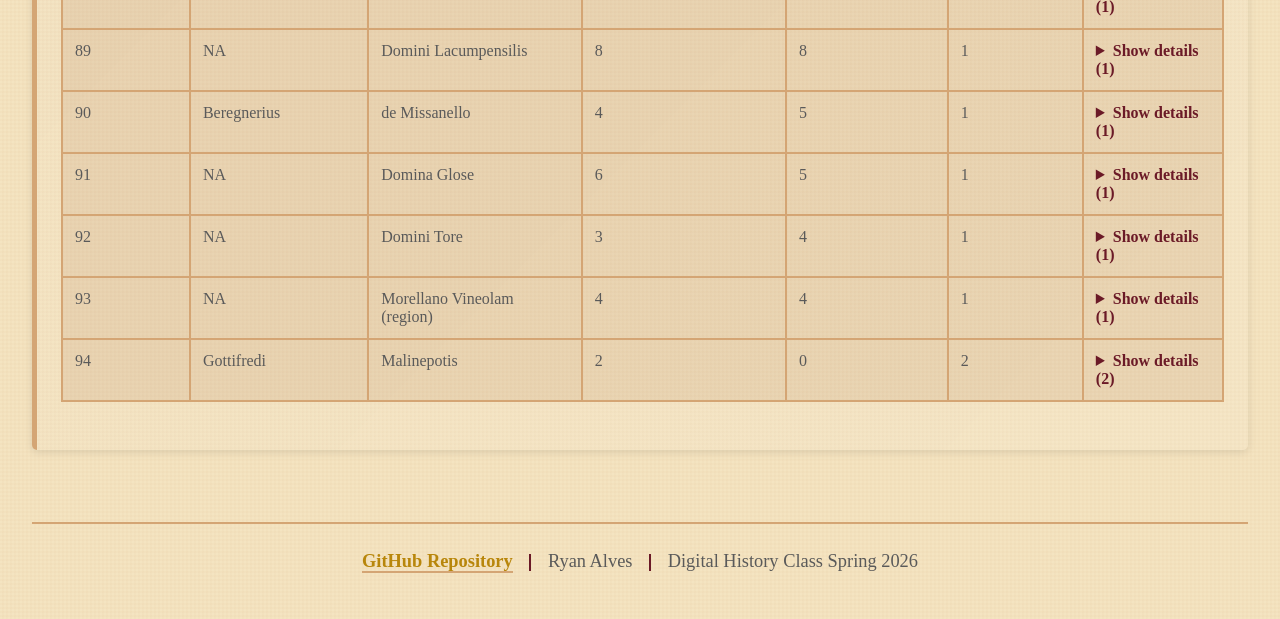
==== commit 4ead8633: "FInal edits" ====
--- a/findings.html
+++ b/findings.html
@@ -52,9 +52,9 @@
         </section>
 
         <section class="intro-section db-table-panel is-hidden" id="db-sources-panel">
-            <h2>Source Tables (Bottom Section)</h2>
+            <h2>Source Tables</h2>
 
-            <h3>Final Baronum - Lords and Soldiers</h3>
+            <h3>Catalogus Baronum - Lords and Soldiers</h3>
             <div class="table-wrap">
                 <table class="data-table" id="db-lords-table">
                     <thead id="db-lords-head"></thead>
@@ -62,7 +62,7 @@
                 </table>
             </div>
 
-            <h3>Final Baronum - Fief Holdings</h3>
+            <h3>Catalogus Baronum - Fief Holdings</h3>
             <div class="table-wrap">
                 <table class="data-table" id="db-holdings-table">
                     <thead id="db-holdings-head"></thead>
@@ -70,7 +70,7 @@
                 </table>
             </div>
 
-            <h3>Final Baronum - Original Text</h3>
+            <h3>Catalogus Baronum - Original Text</h3>
             <div class="table-wrap">
                 <table class="data-table" id="db-original-table">
                     <thead id="db-original-head"></thead>
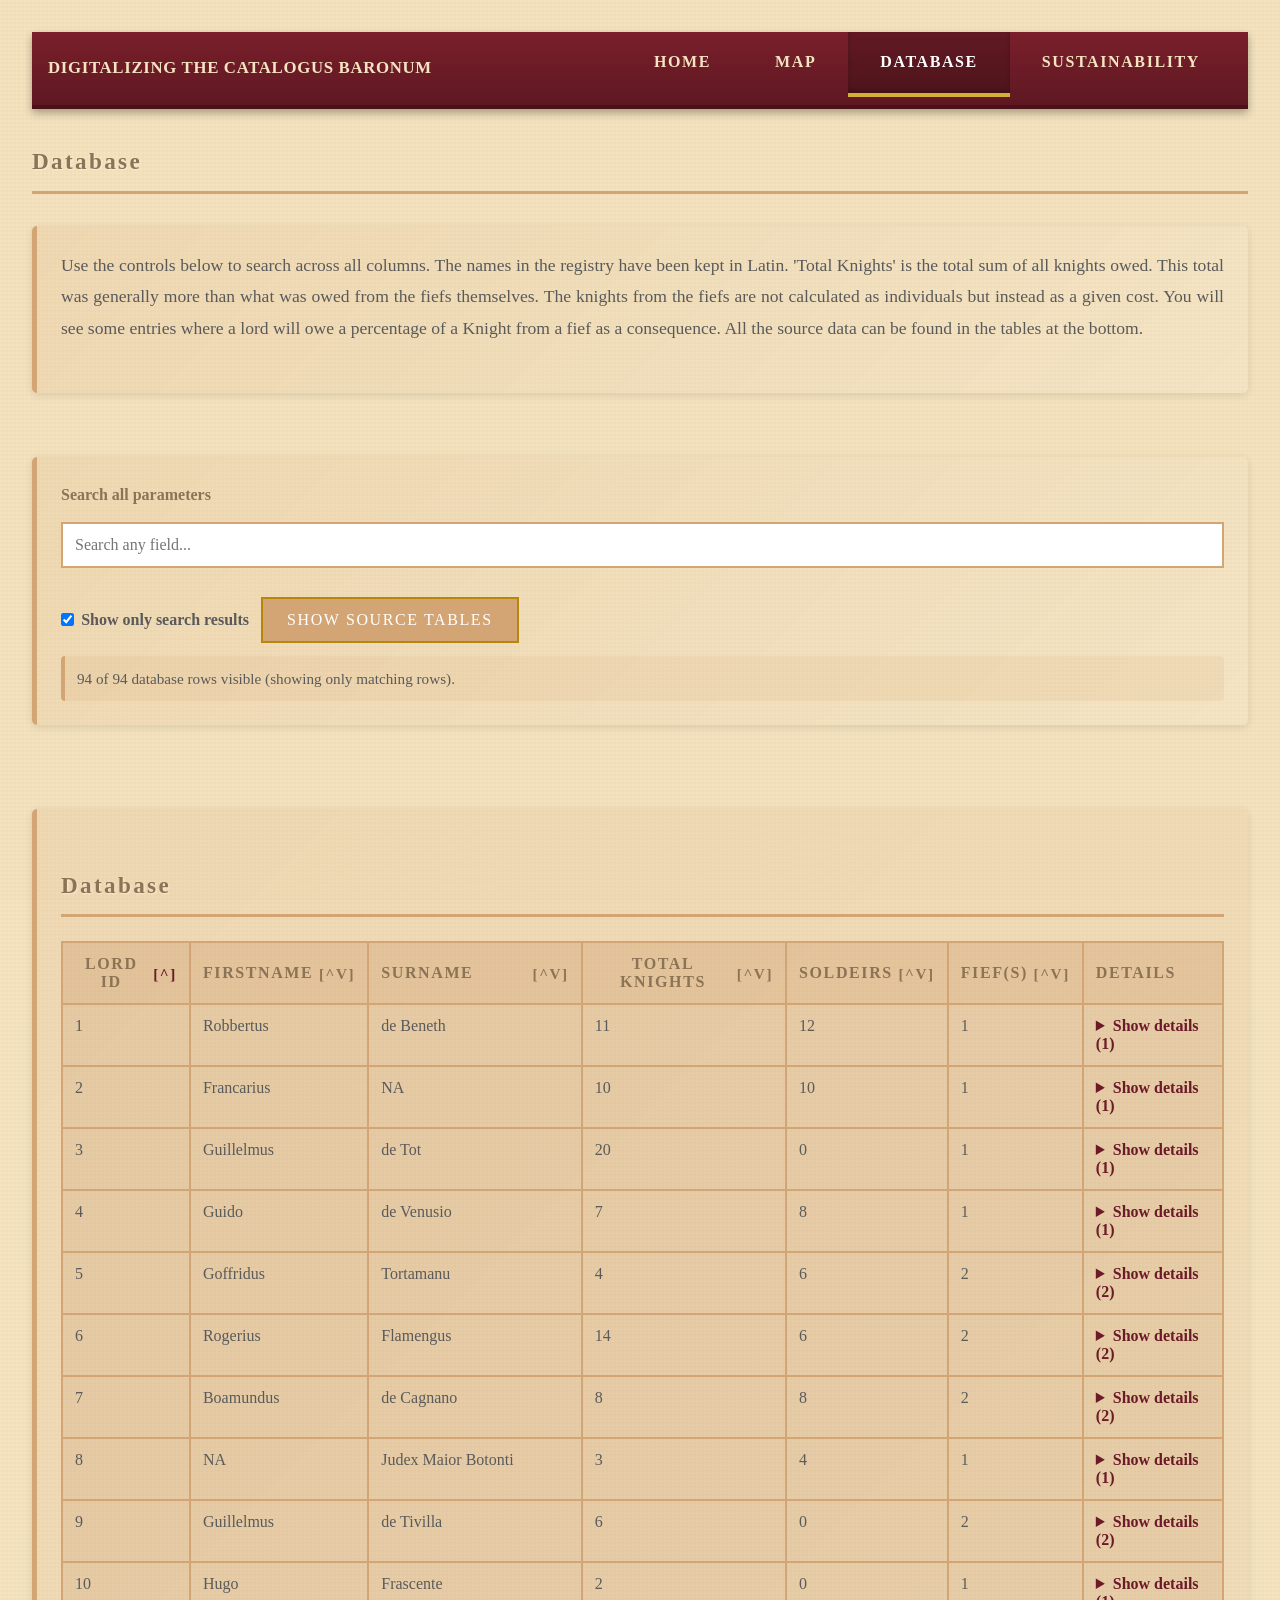
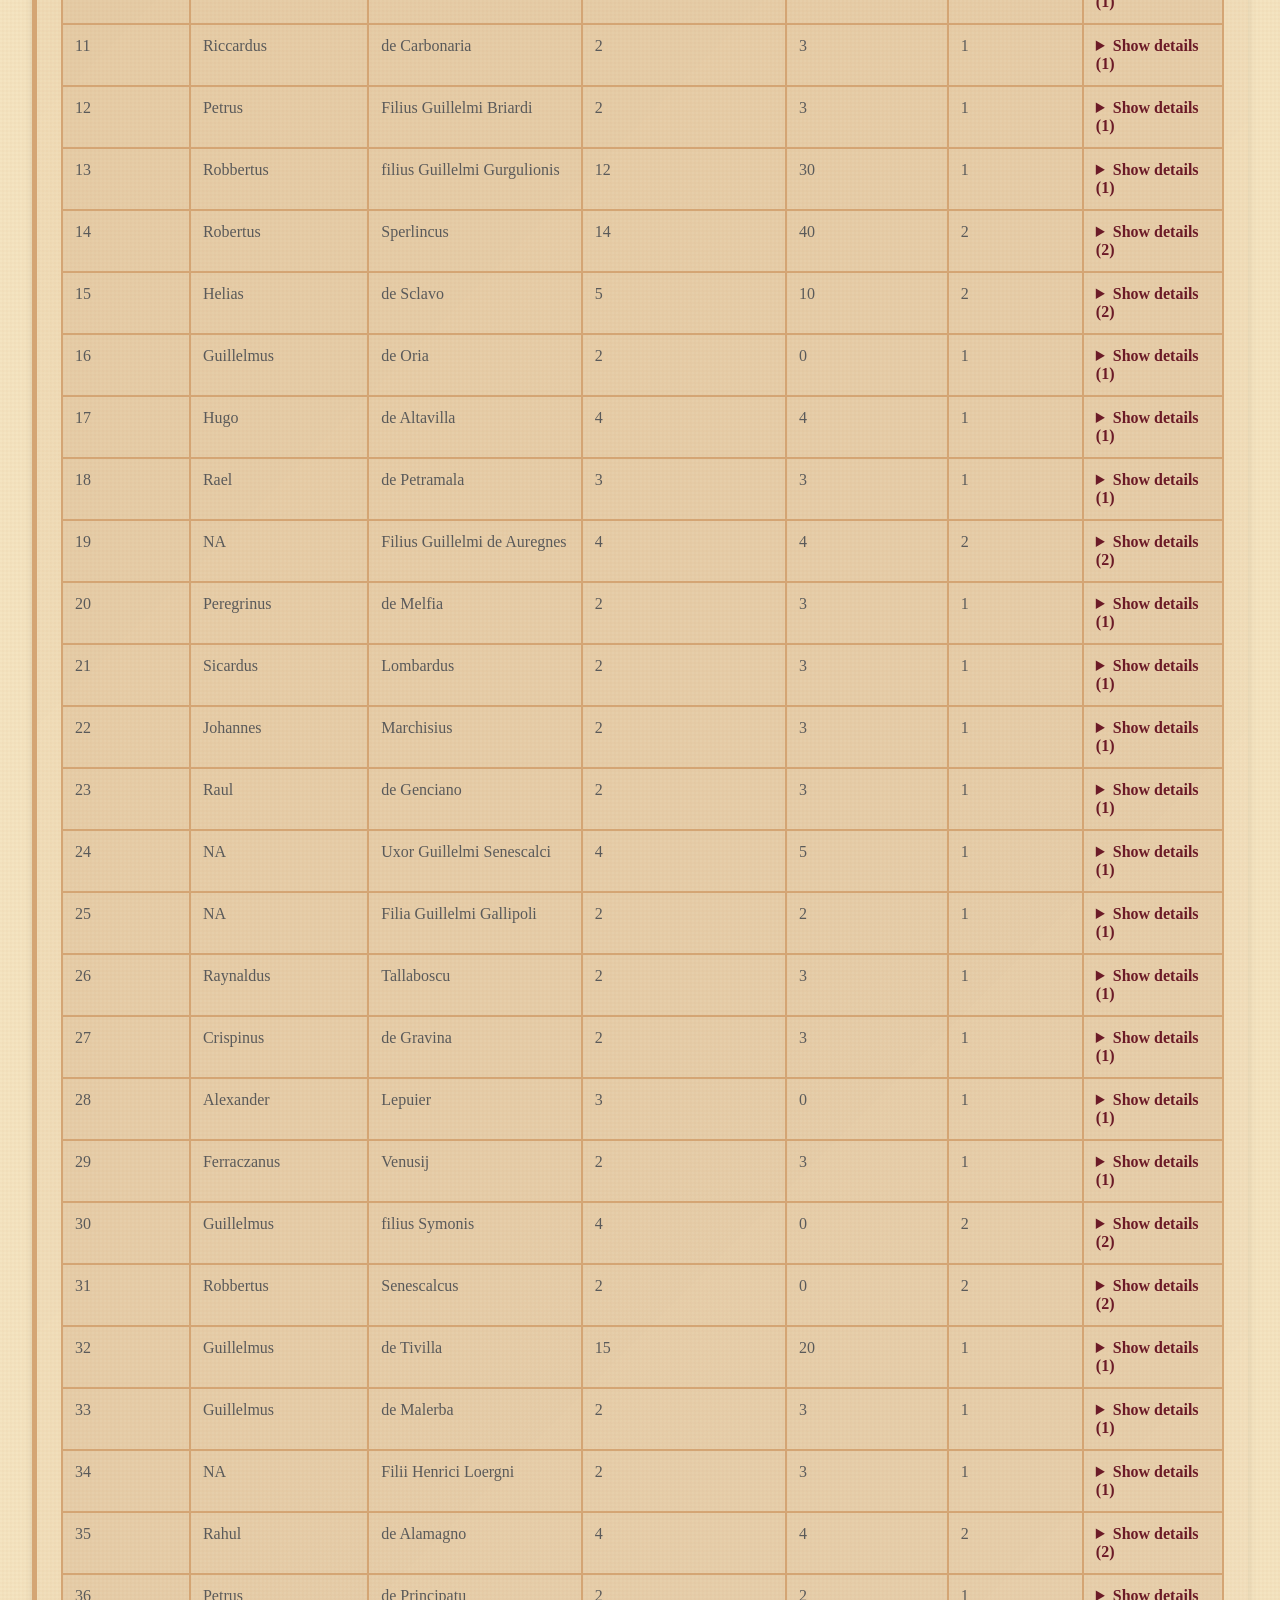
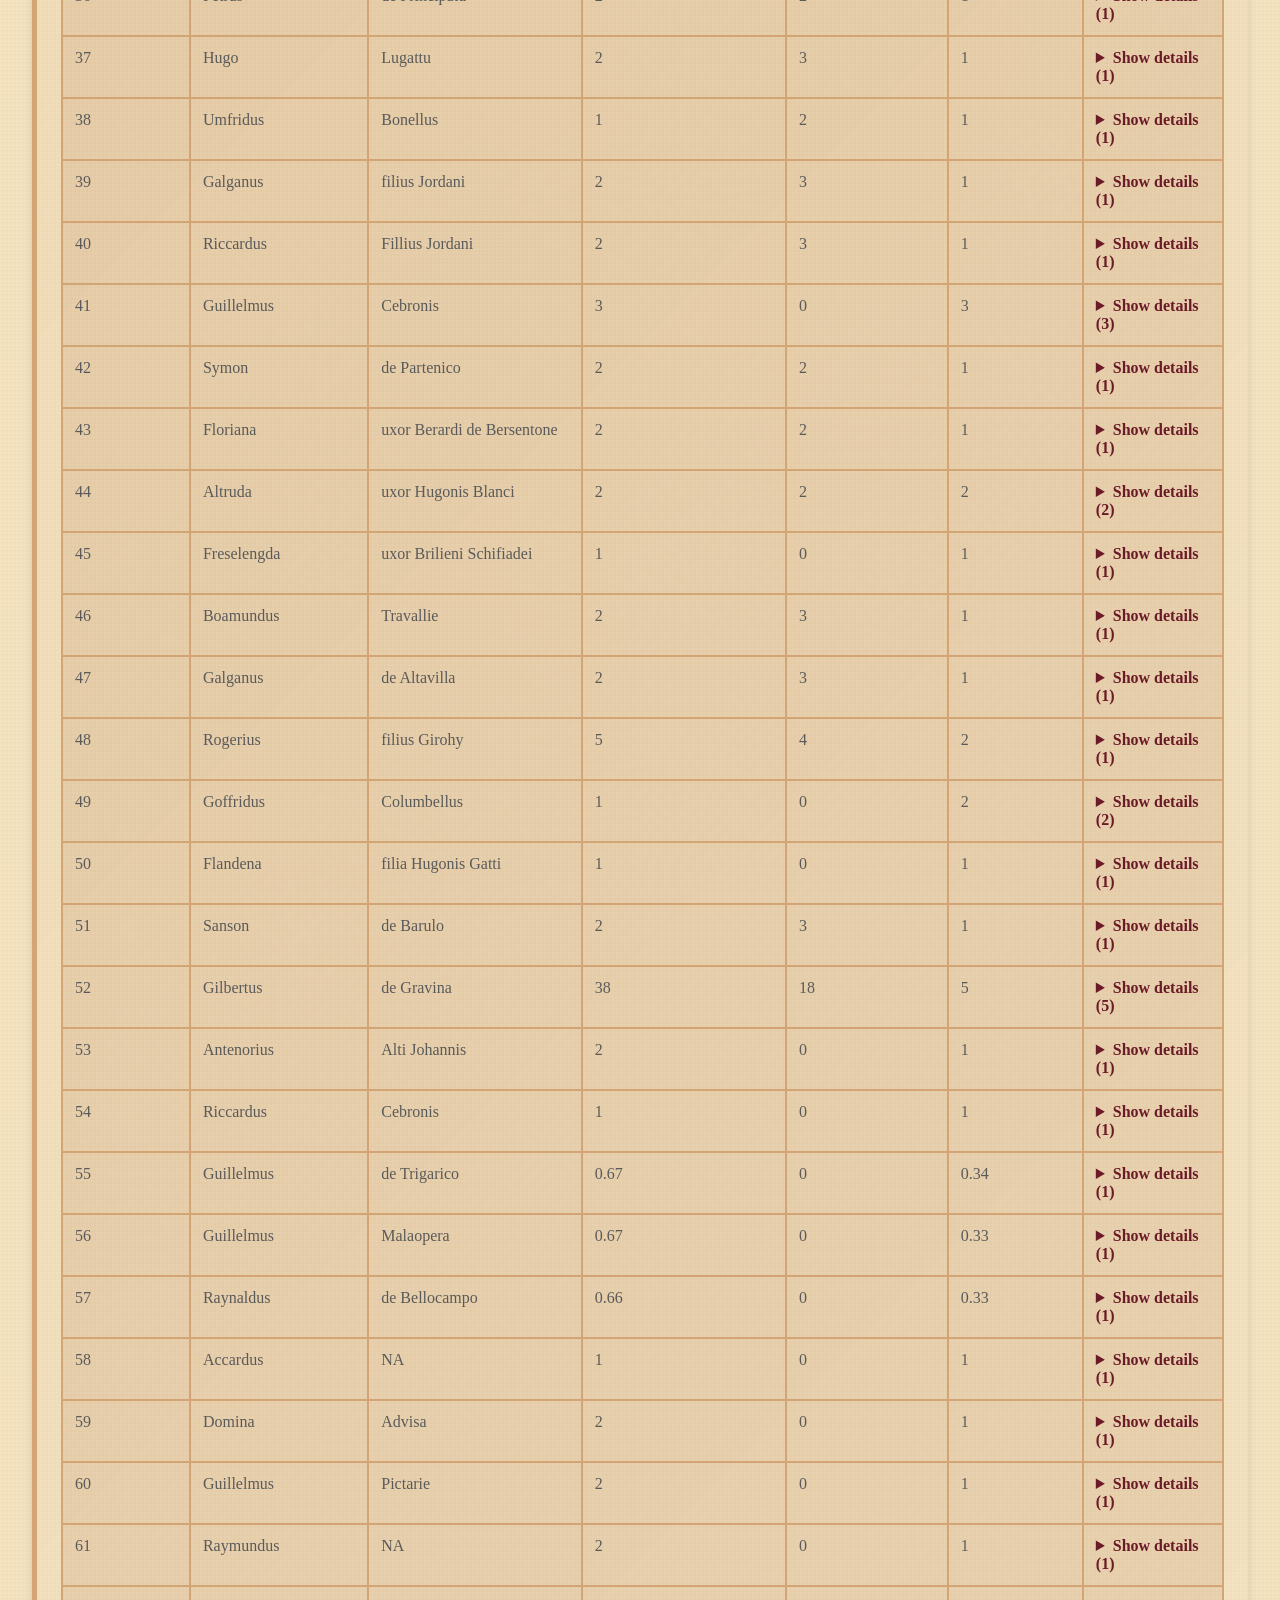
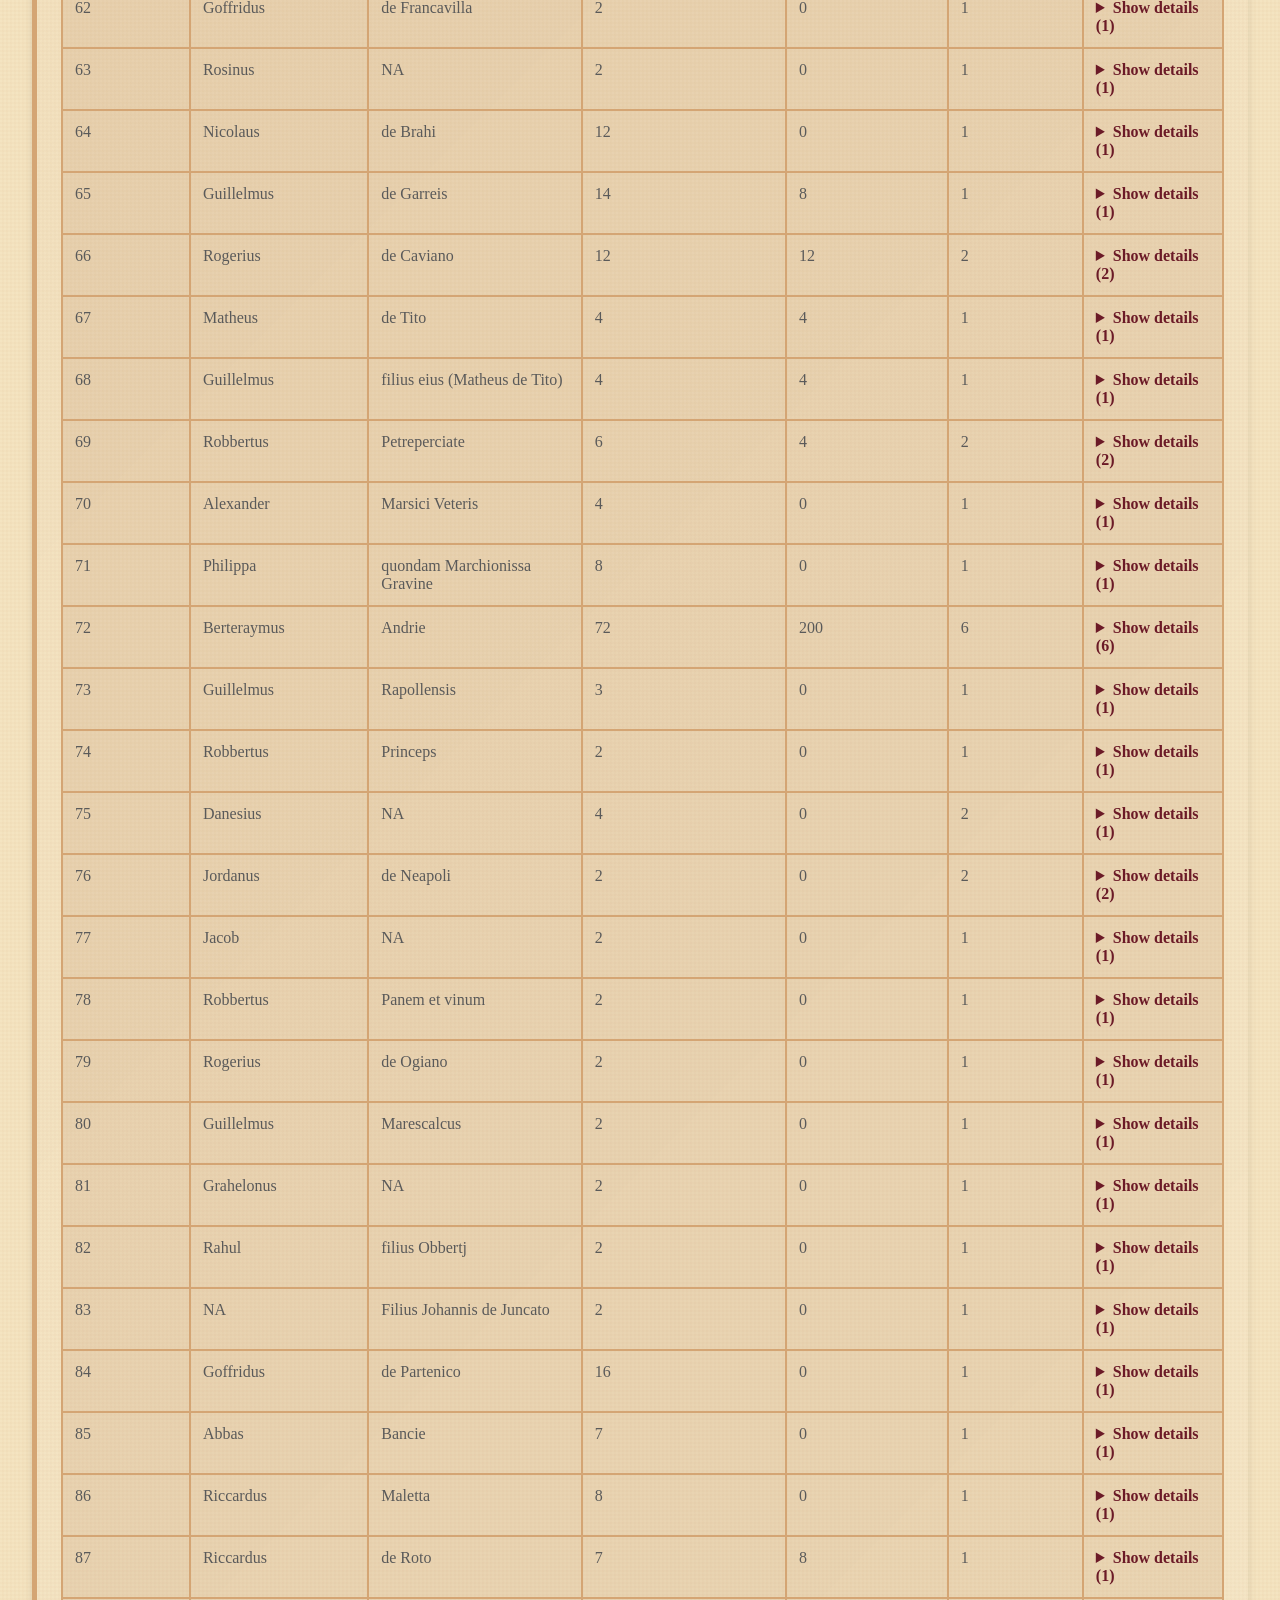
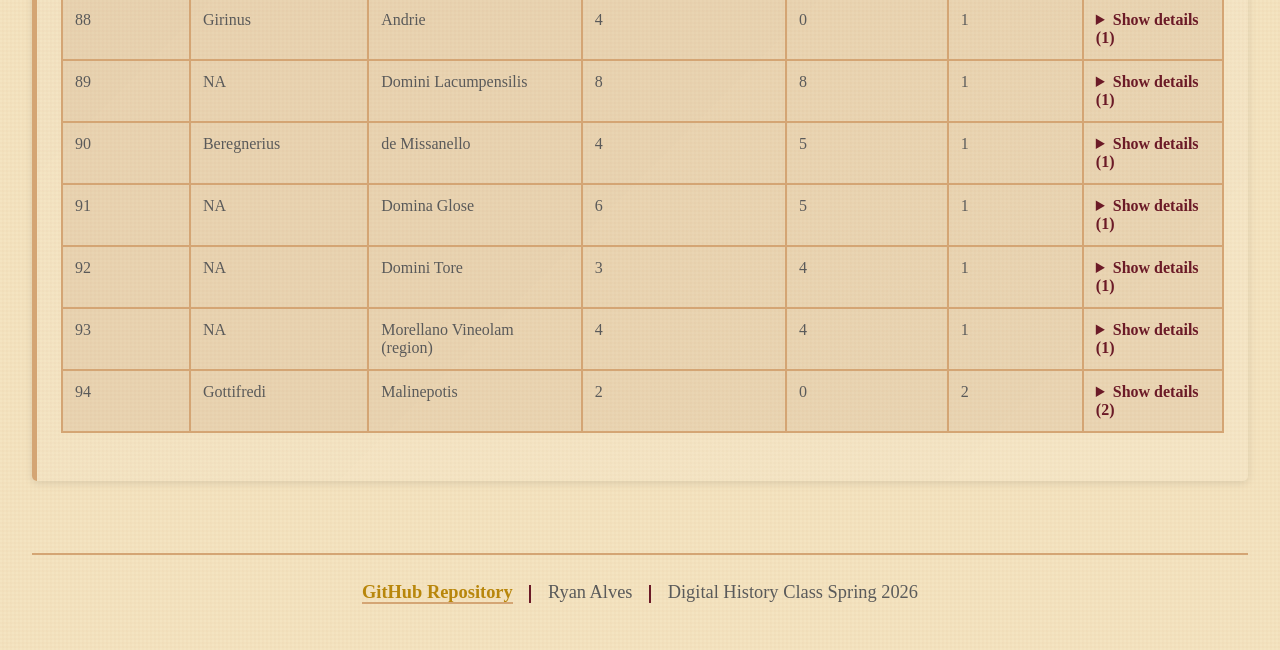
==== commit f0fcba6c: "more detailed explenation of the findings page and the data it contains." ====
--- a/findings.html
+++ b/findings.html
@@ -22,7 +22,7 @@
 
     <!-- Content Section -->
     <section class="intro-section">
-        <p>Use the controls below to search across all columns. The names in the registry have been kept in Latin. 'Total Knights' is the total sum of all knights owed. This total was generally more than what was owed from the fiefs themselves. All the source data can be found in the tables at the bottom.</p>
+        <p>Use the controls below to search across all columns. The names in the registry have been kept in Latin. 'Total Knights' is the total sum of all knights owed. This total was generally more than what was owed from the fiefs themselves. The knights from the fiefs are not calculated as individuals but instead as a given cost. You will see some entries where a lord will owe a percentage of a Knight from a fief as a consequence. All the source data can be found in the tables at the bottom.</p>
     </section>
 
     <section class="findings-db">
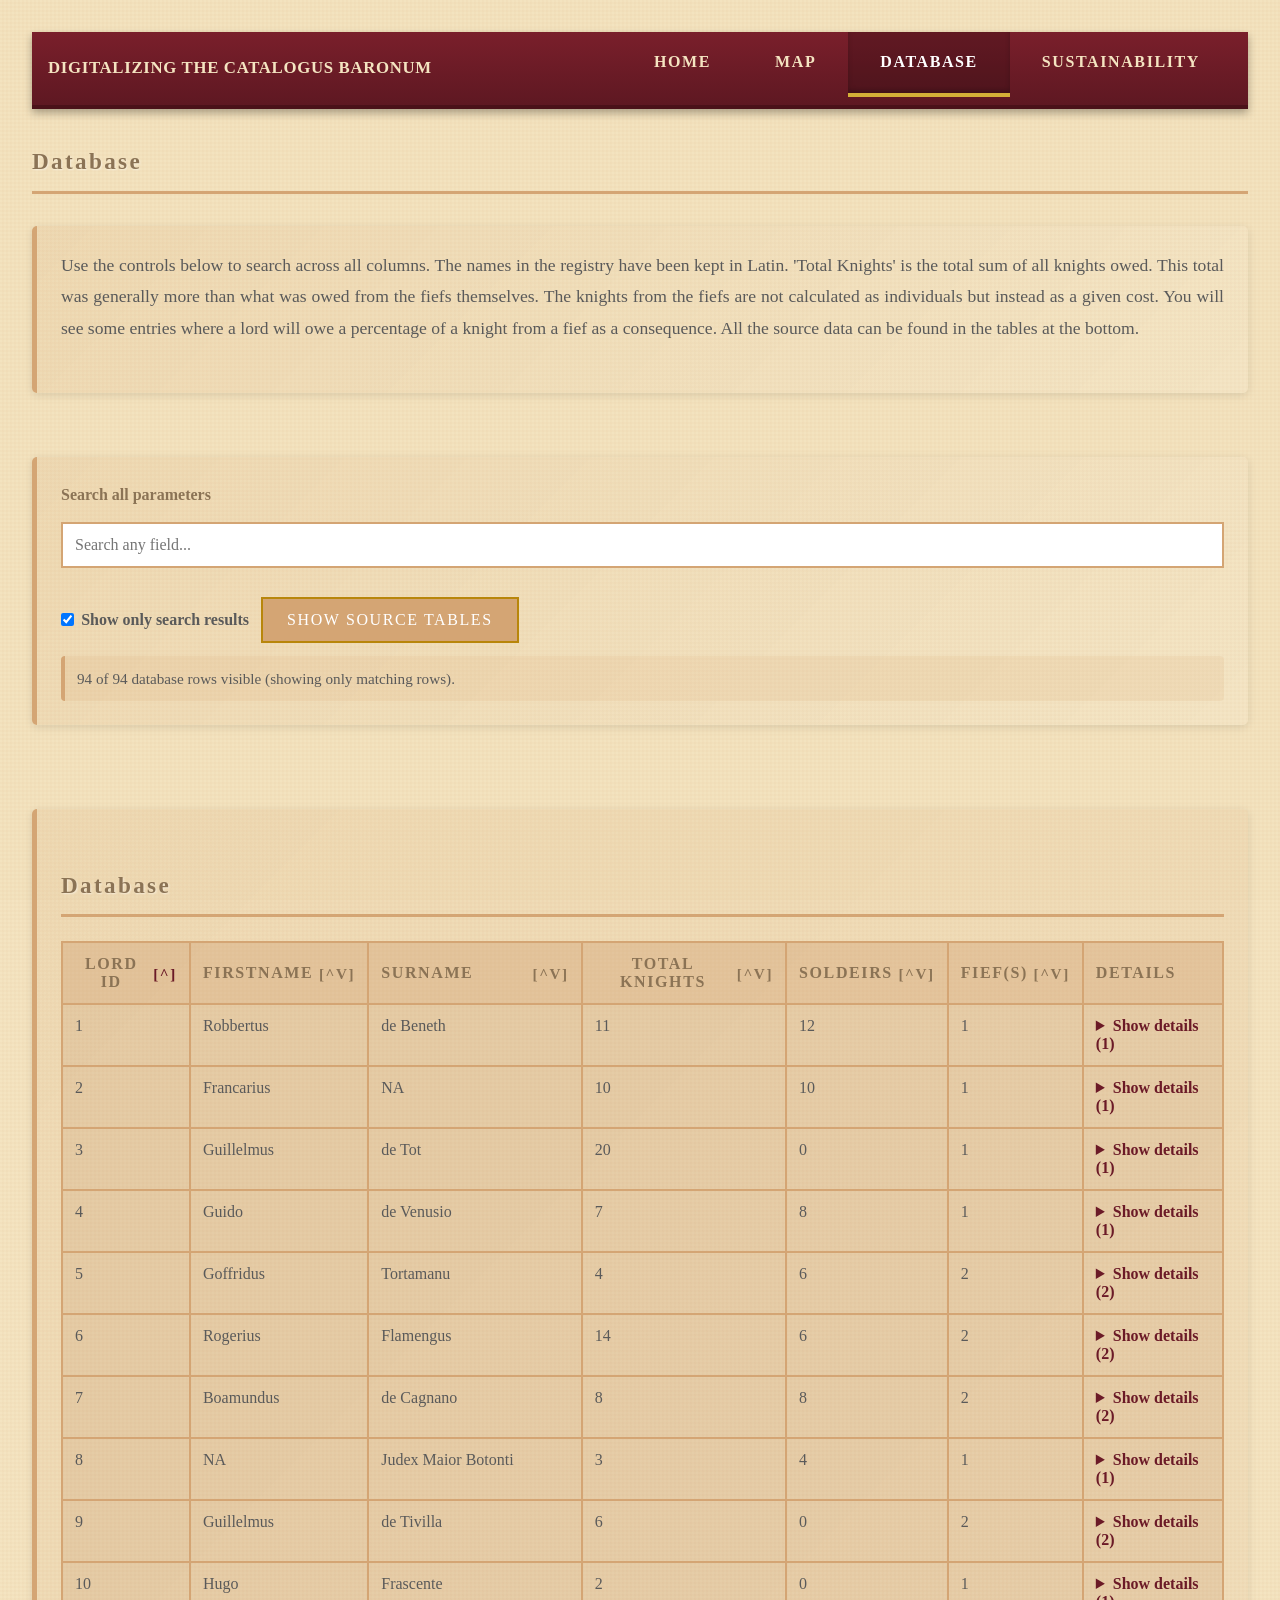
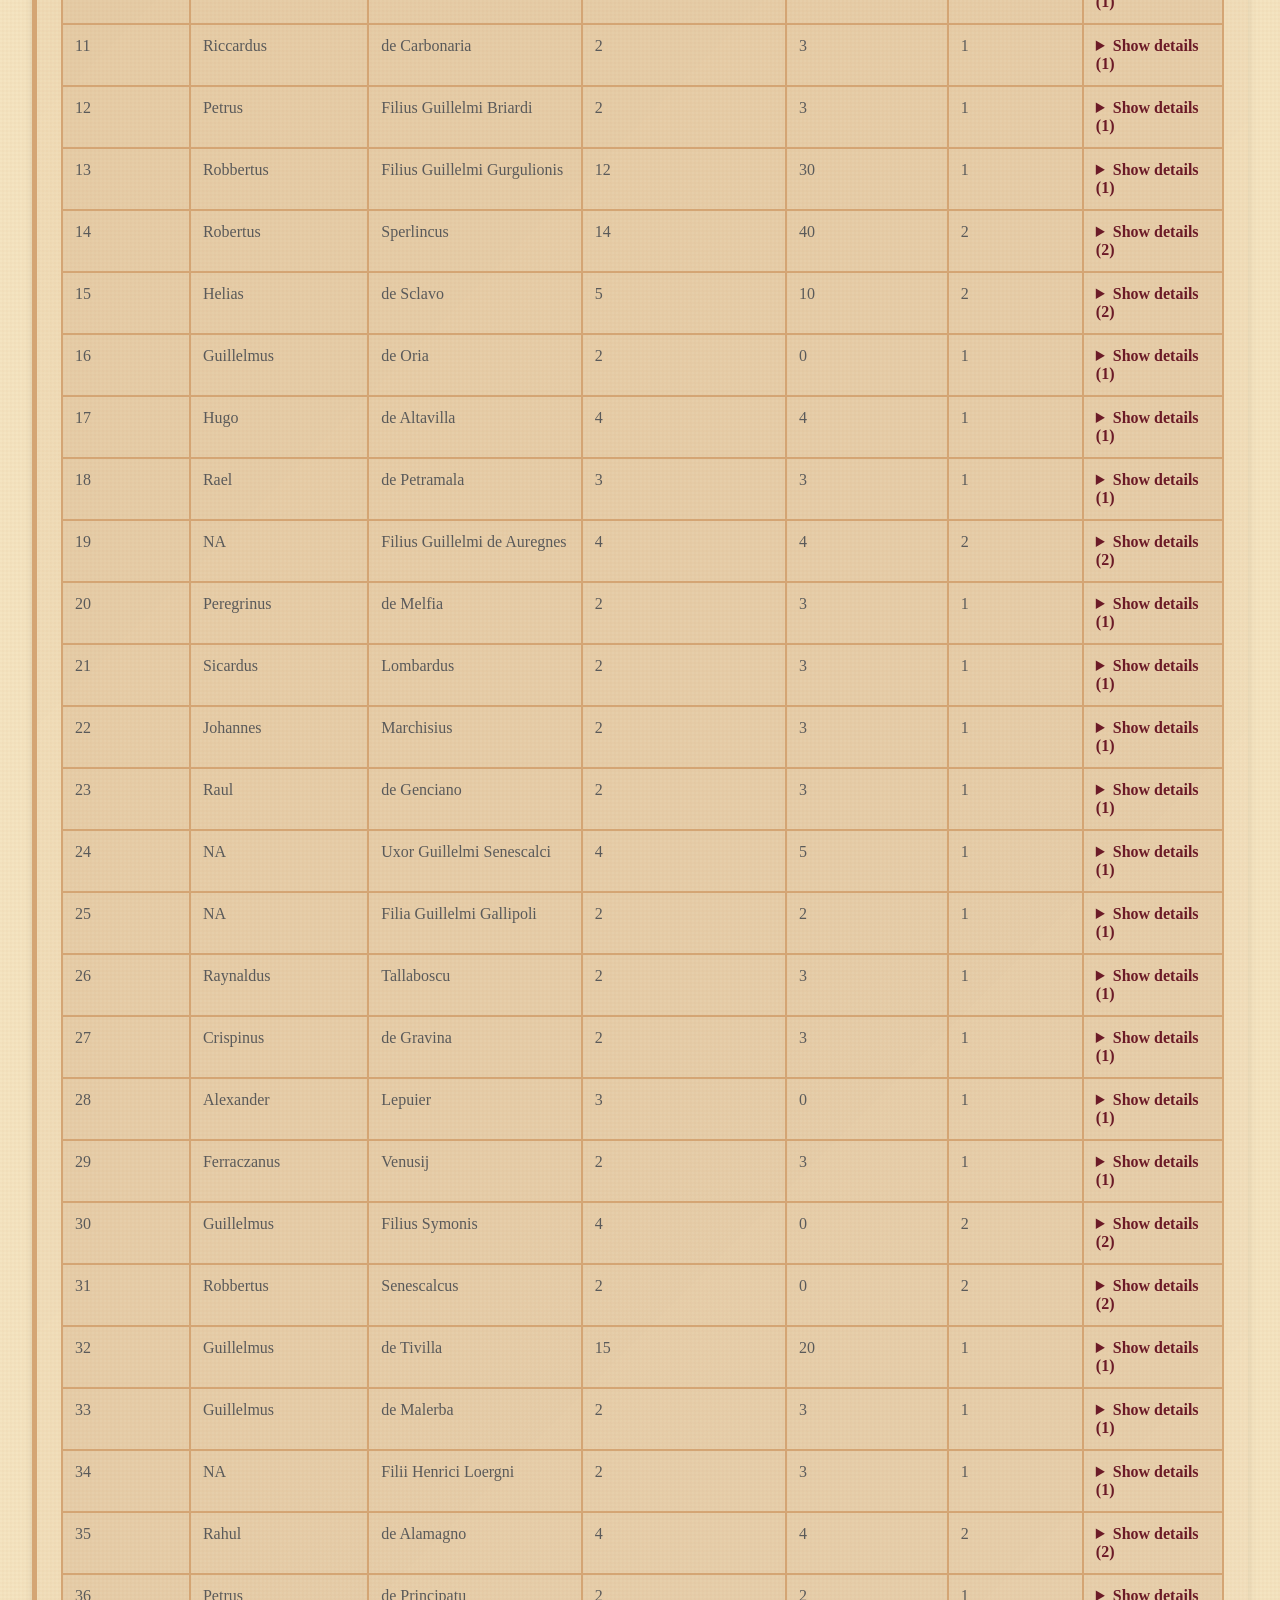
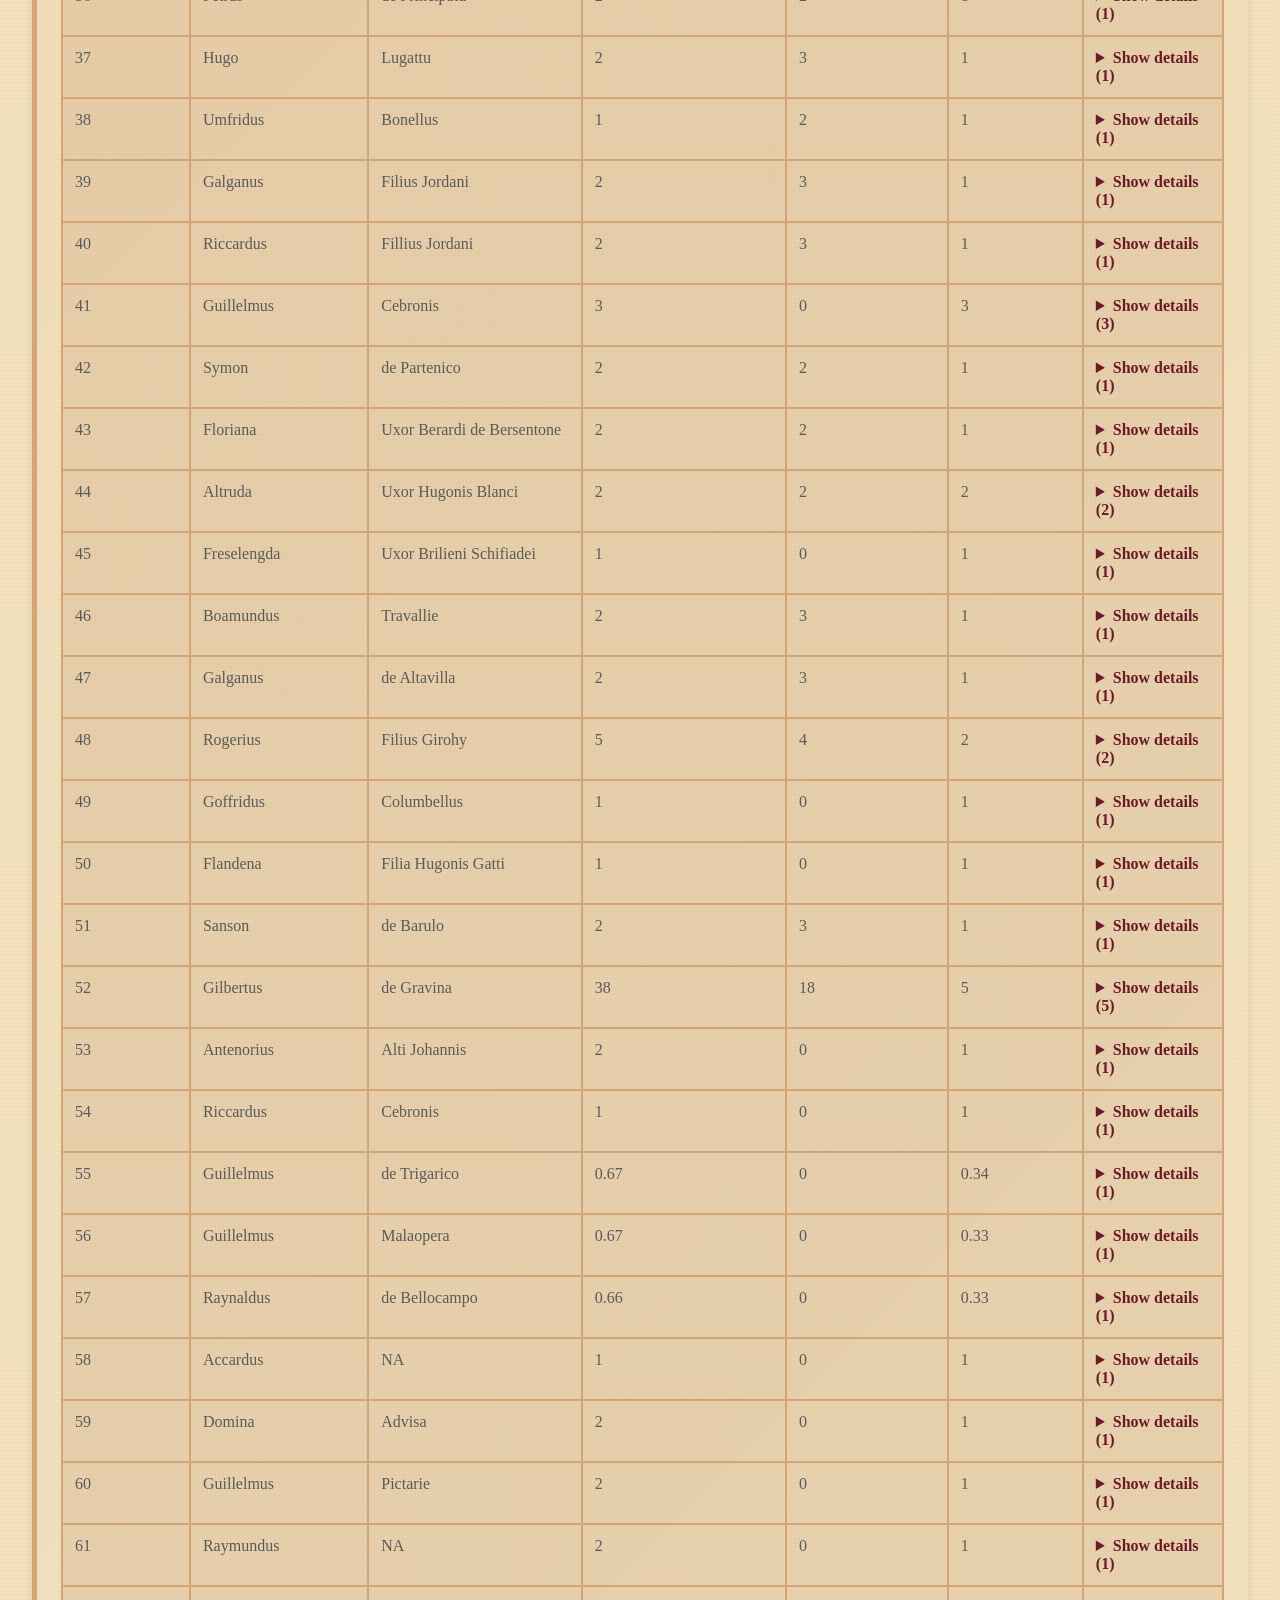
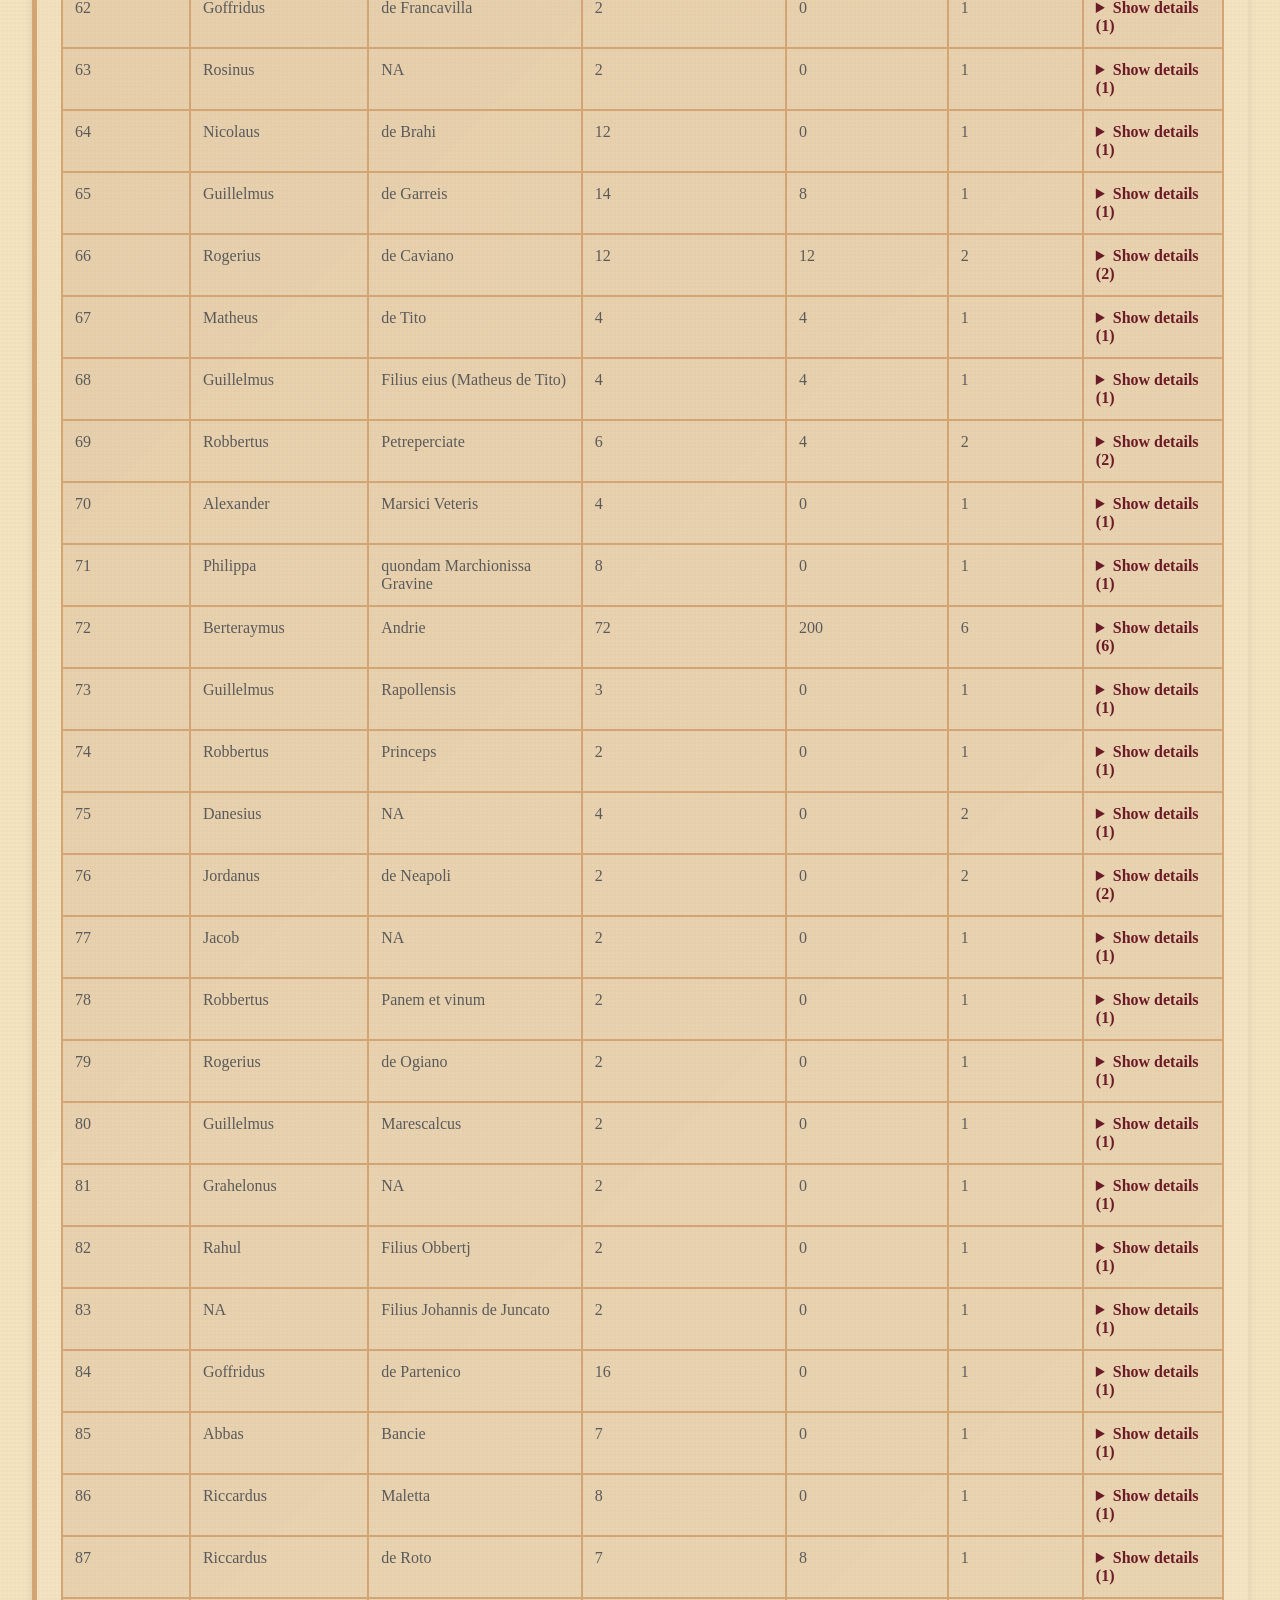
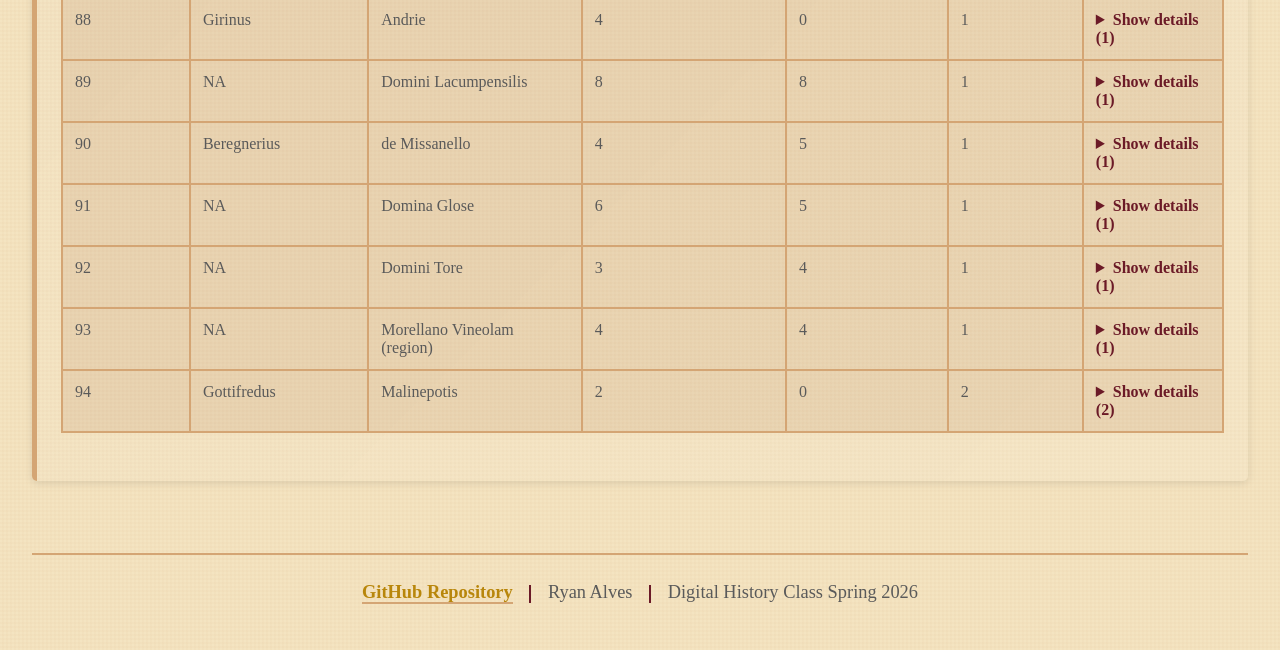
==== commit 2448bbeb: "final edits almost" ====
--- a/findings.html
+++ b/findings.html
@@ -22,7 +22,7 @@
 
     <!-- Content Section -->
     <section class="intro-section">
-        <p>Use the controls below to search across all columns. The names in the registry have been kept in Latin. 'Total Knights' is the total sum of all knights owed. This total was generally more than what was owed from the fiefs themselves. The knights from the fiefs are not calculated as individuals but instead as a given cost. You will see some entries where a lord will owe a percentage of a Knight from a fief as a consequence. All the source data can be found in the tables at the bottom.</p>
+        <p>Use the controls below to search across all columns. The names in the registry have been kept in Latin. 'Total Knights' is the total sum of all knights owed. This total was generally more than what was owed from the fiefs themselves. The knights from the fiefs are not calculated as individuals but instead as a given cost. You will see some entries where a lord will owe a percentage of a knight from a fief as a consequence. All the source data can be found in the tables at the bottom.</p>
     </section>
 
     <section class="findings-db">
@@ -90,5 +90,5 @@
         </p>
     </footer>
 
-    <script src="databasefiles/findings-search.js?v=20260420"></script>
+    <script src="databasefiles/findings-search.js?v=20260511T0100"></script>
 </body>
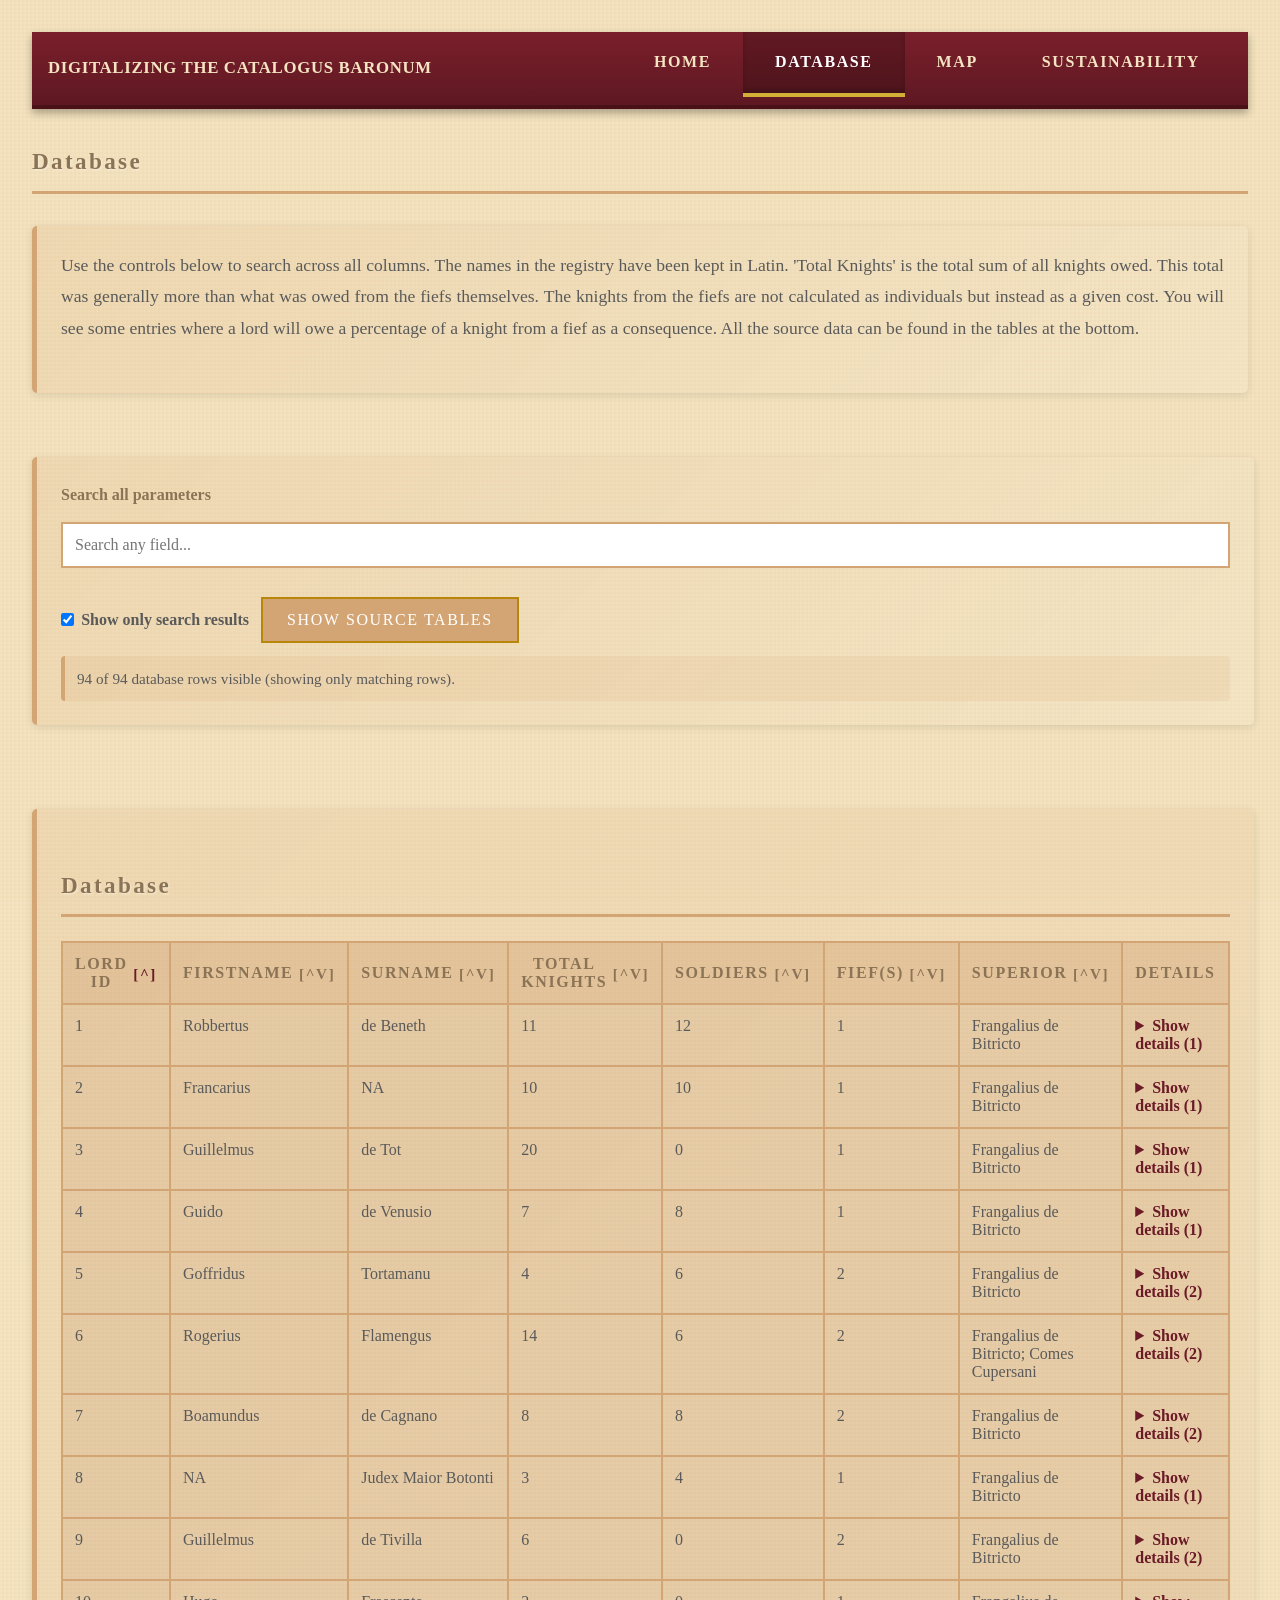
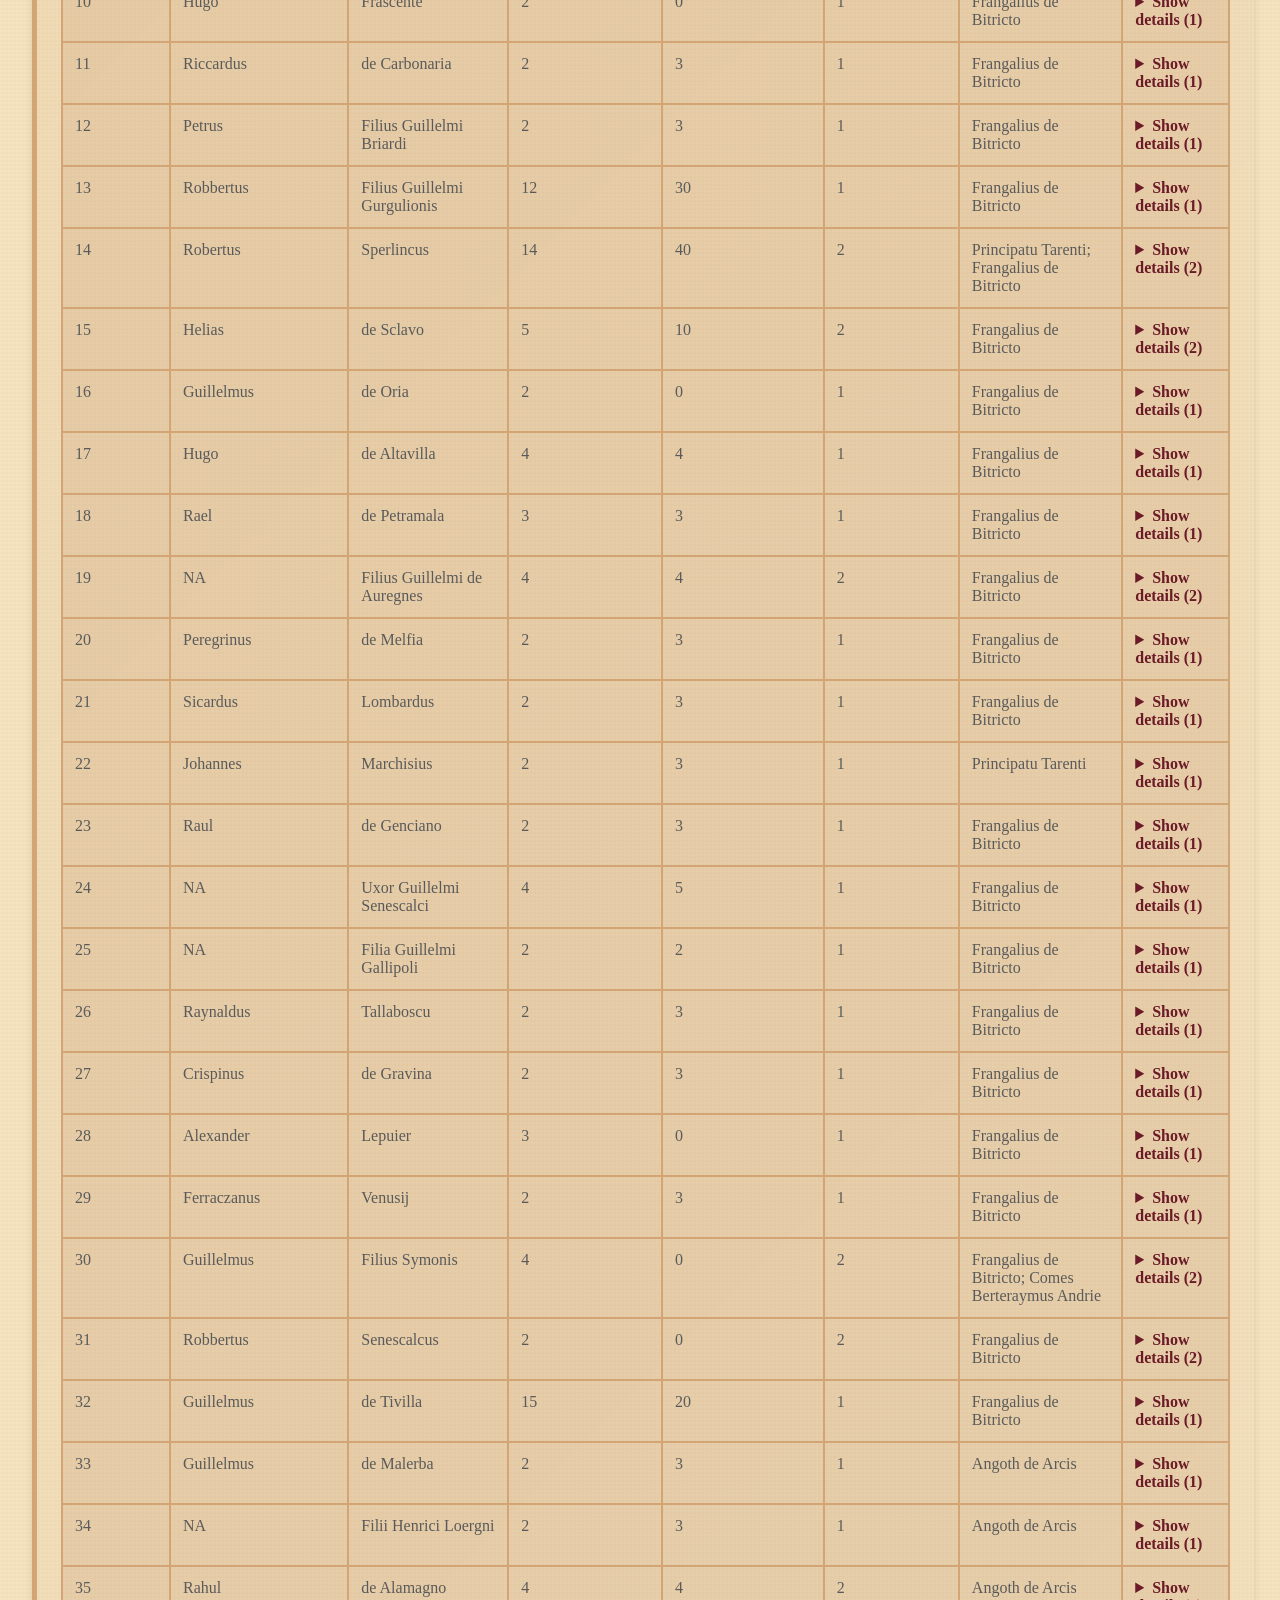
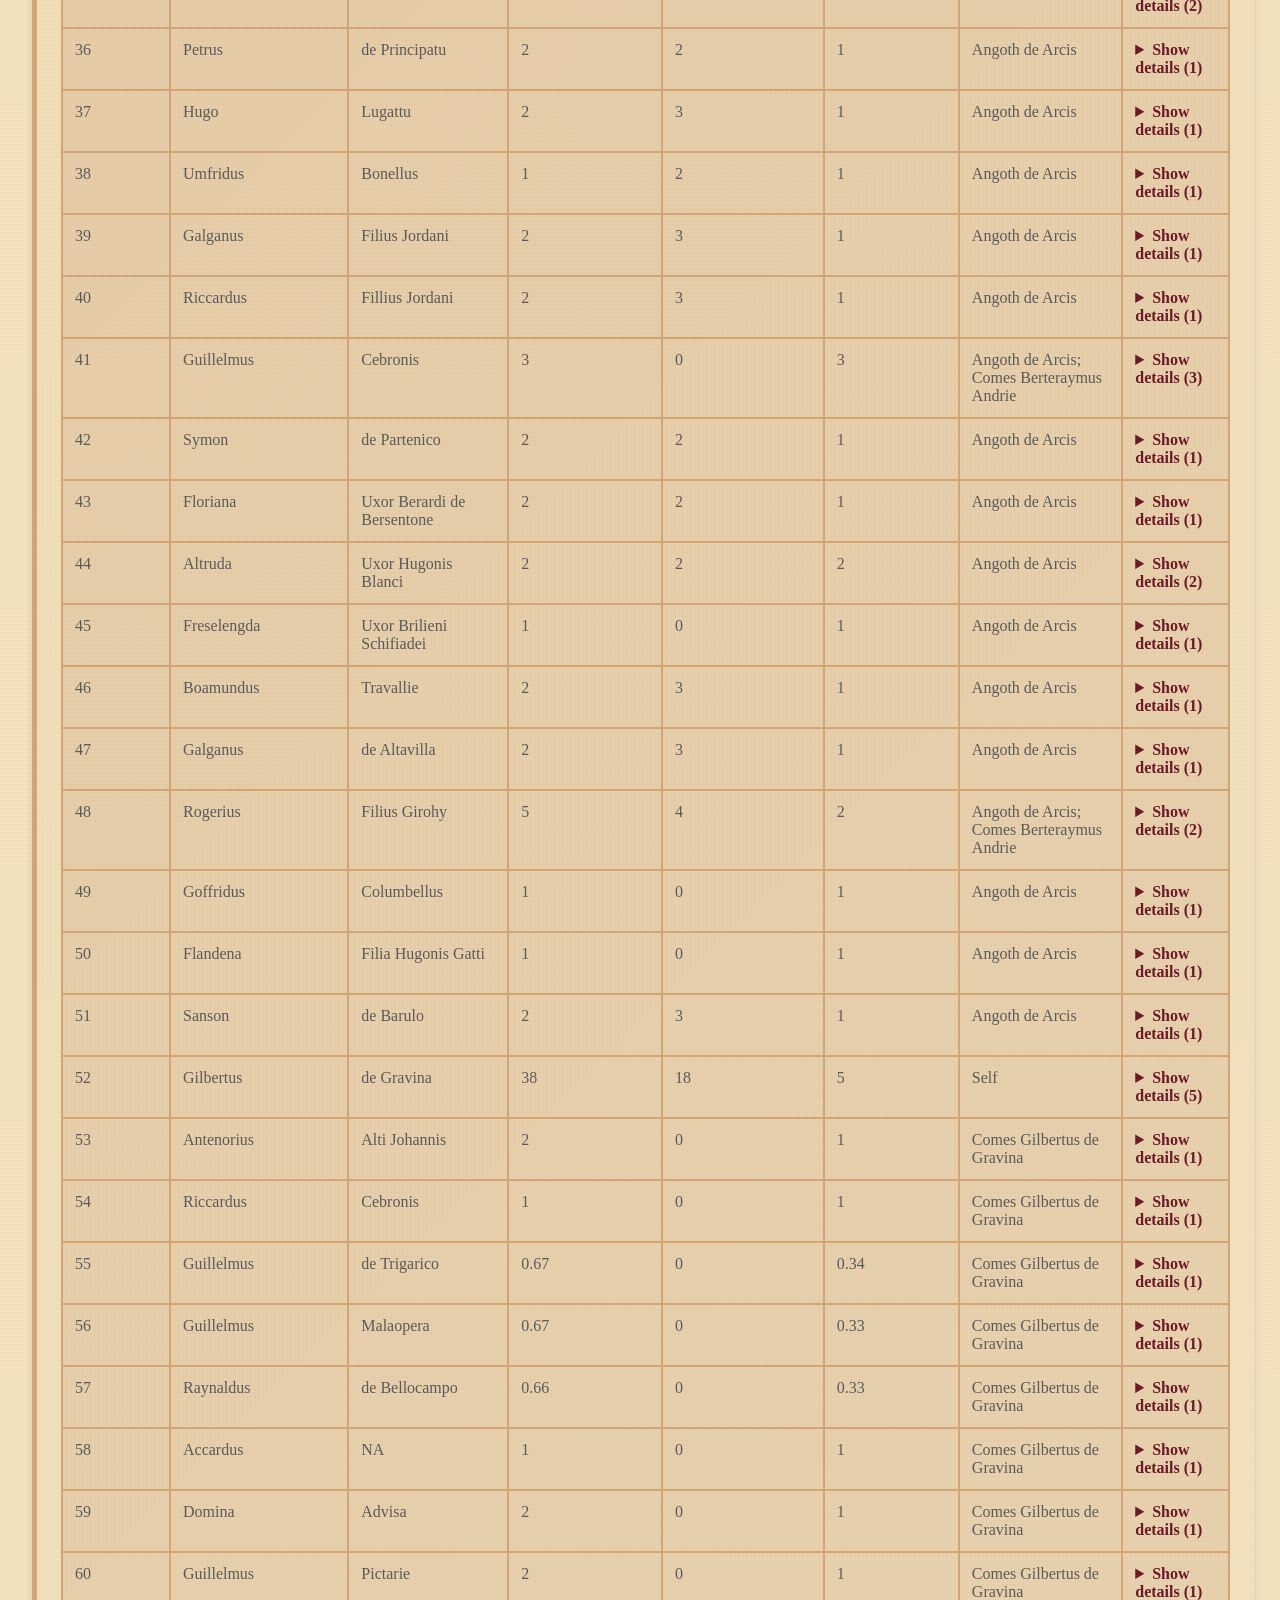
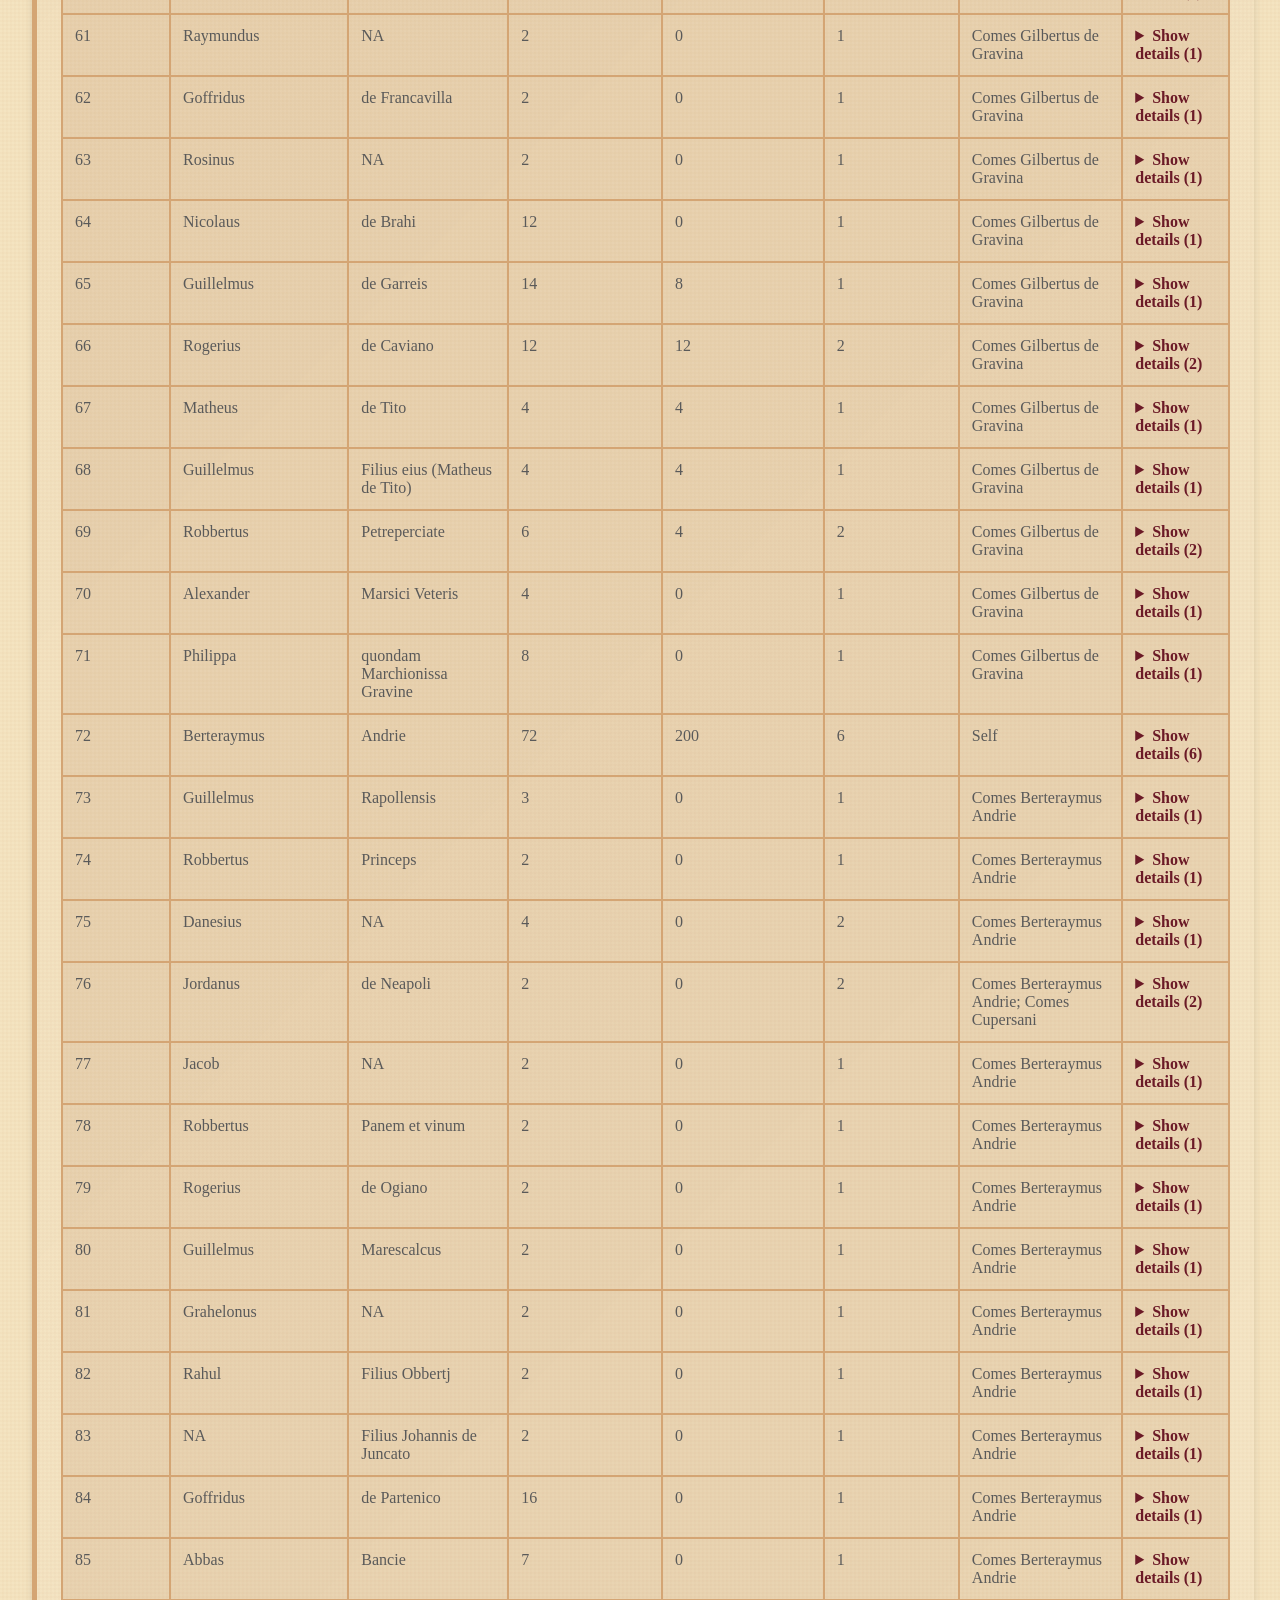
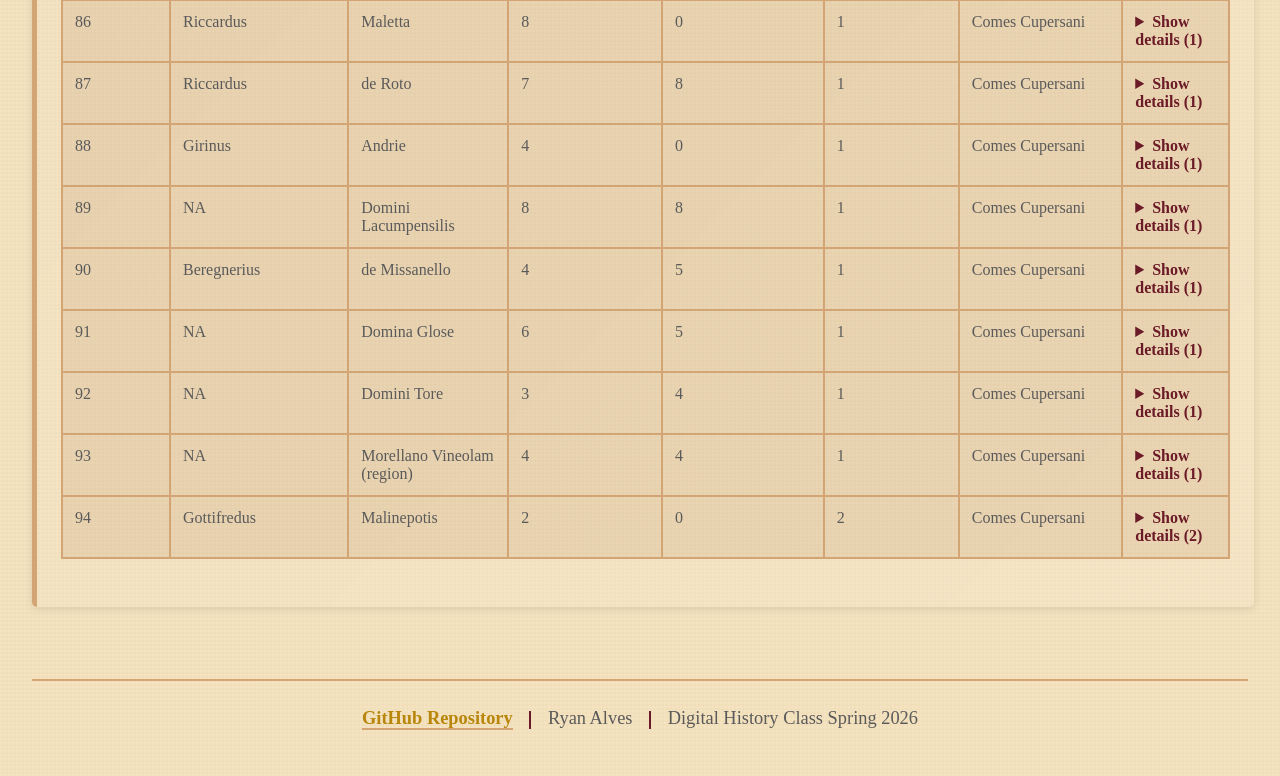
==== commit fbcbb8b1: "Final edits to the map and database" ====
--- a/findings.html
+++ b/findings.html
@@ -11,8 +11,8 @@
         <div class="tabs-brand">Digitalizing the Catalogus Baronum</div>
         <ul class="tabs">
             <li><a href="index.html" class="tab-link">Home</a></li>
+            <li><a href="findings.html" class="tab-link active">Database</a></li>
             <li><a href="folium_map.html" class="tab-link">Map</a></li>
-            <li><a href="findings.html" class="tab-link active">Database</a></li>
             <li><a href="sustainability.html" class="tab-link">Sustainability</a></li>
         </ul>
     </nav>
